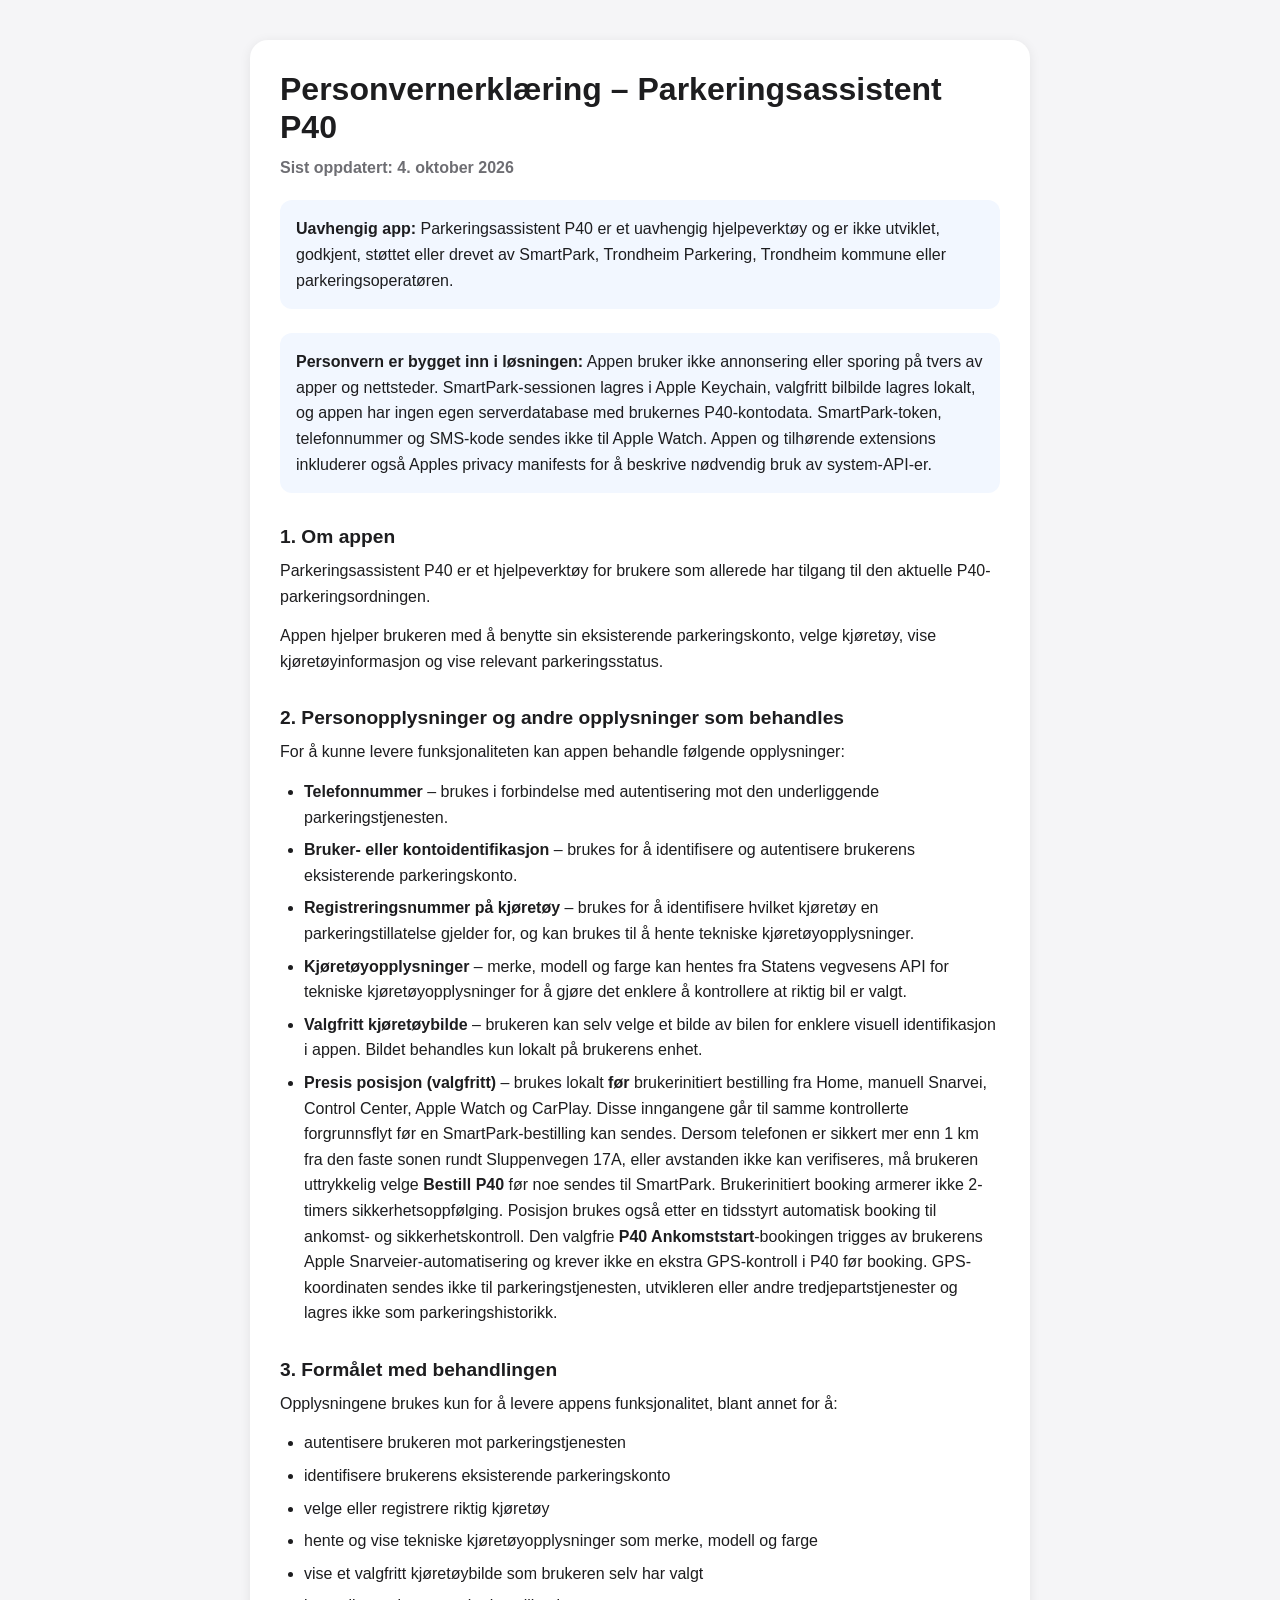
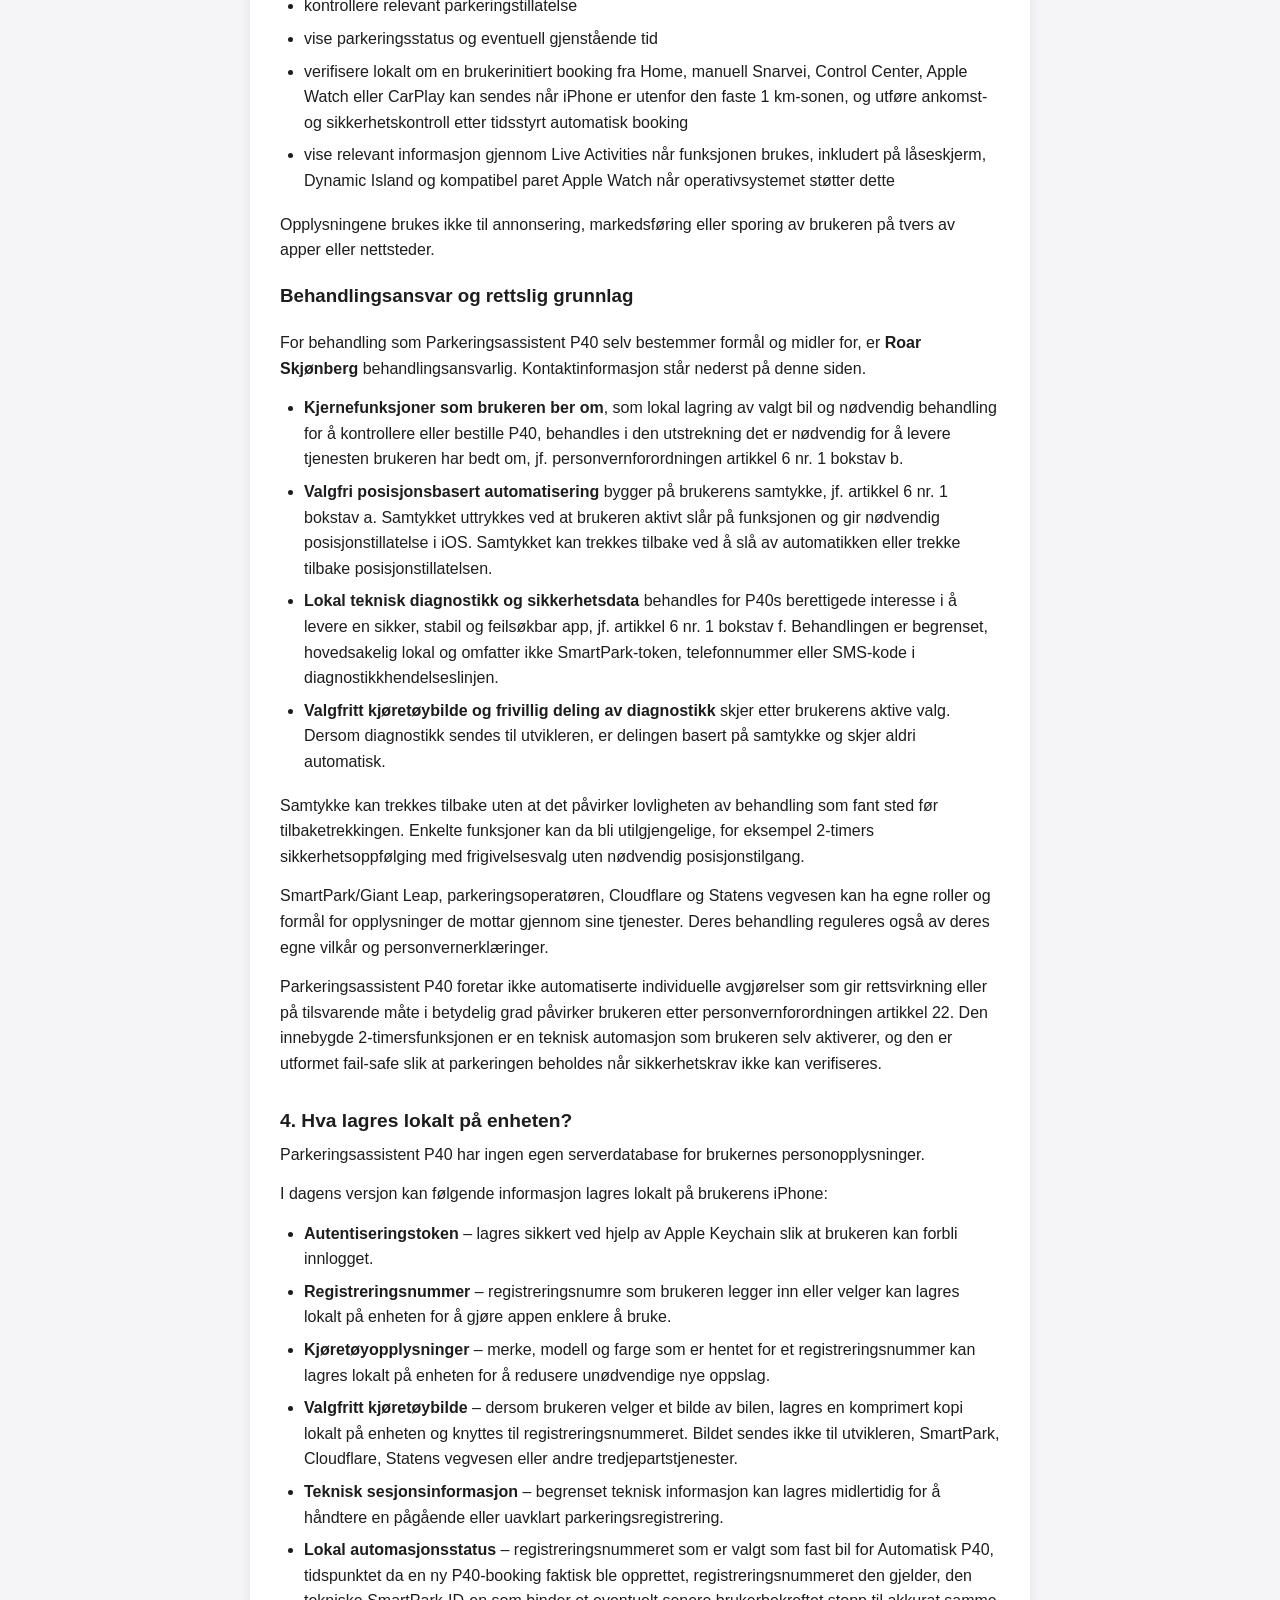
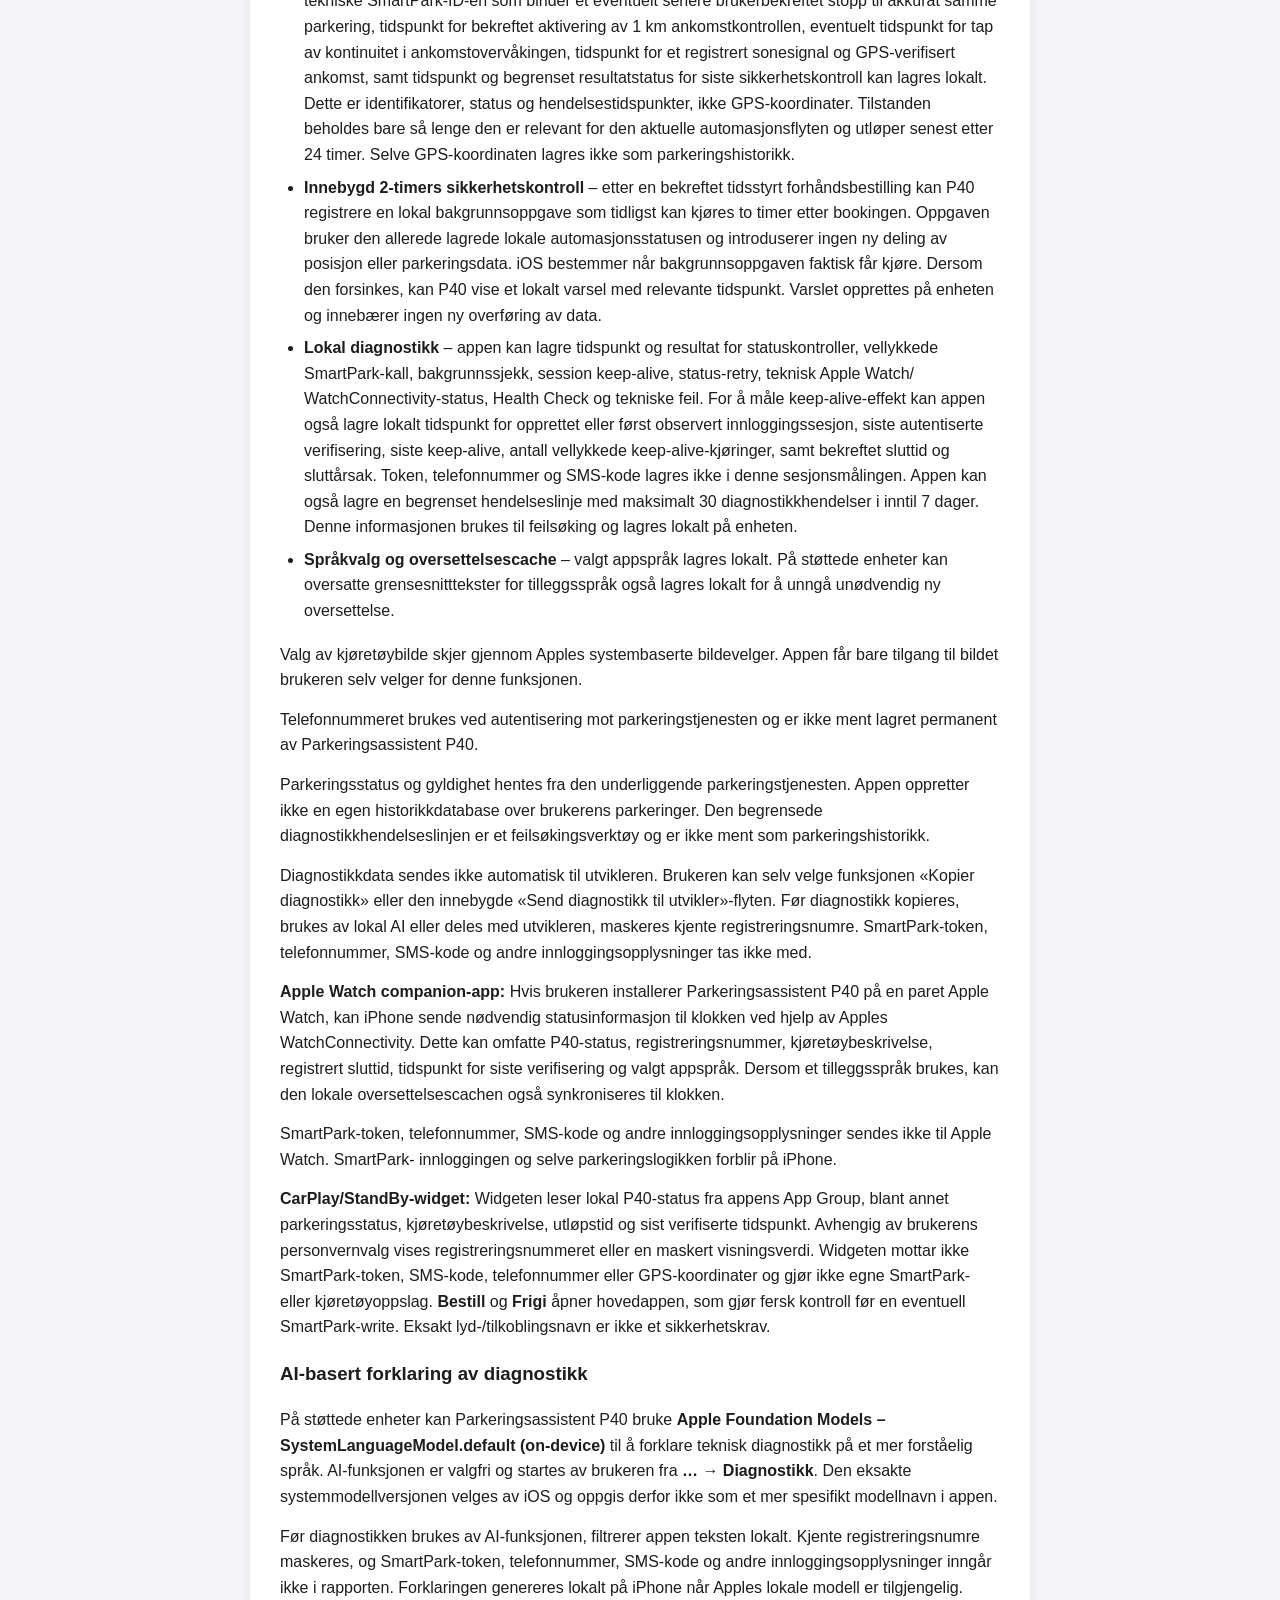
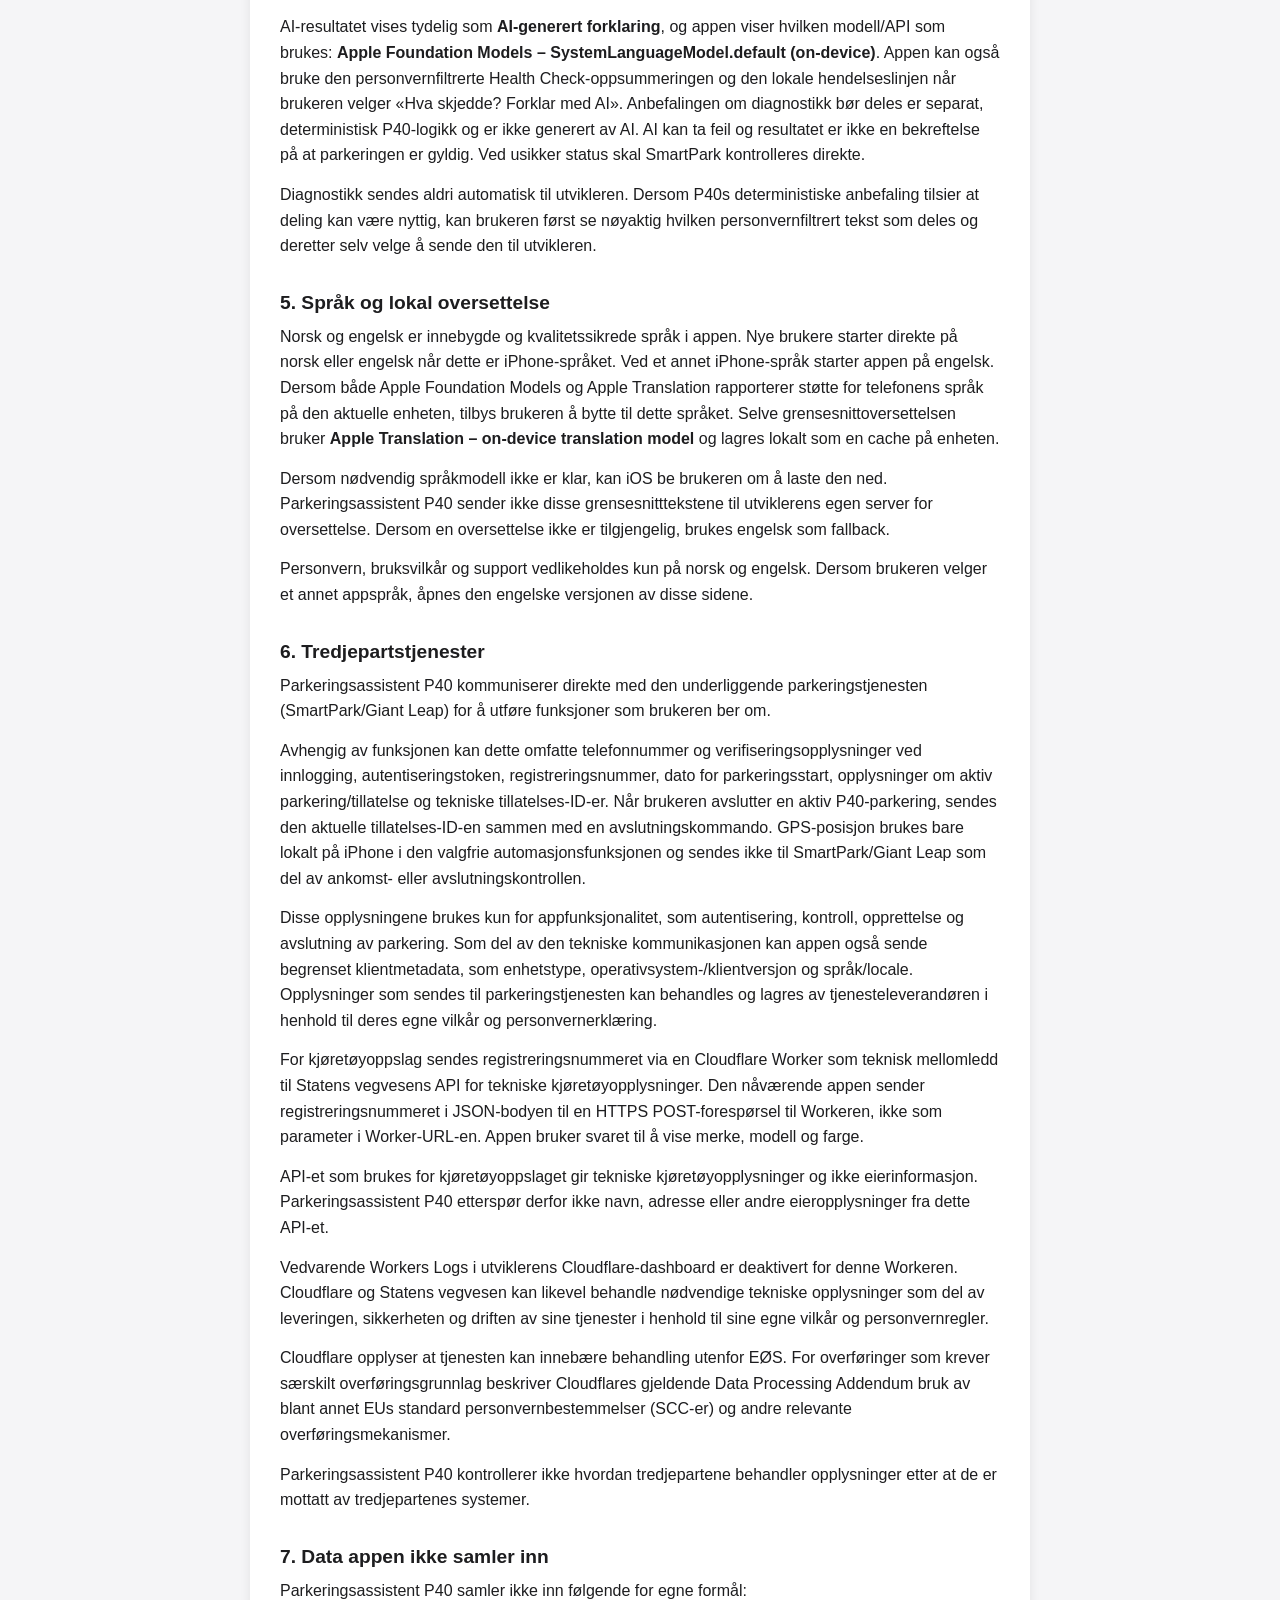
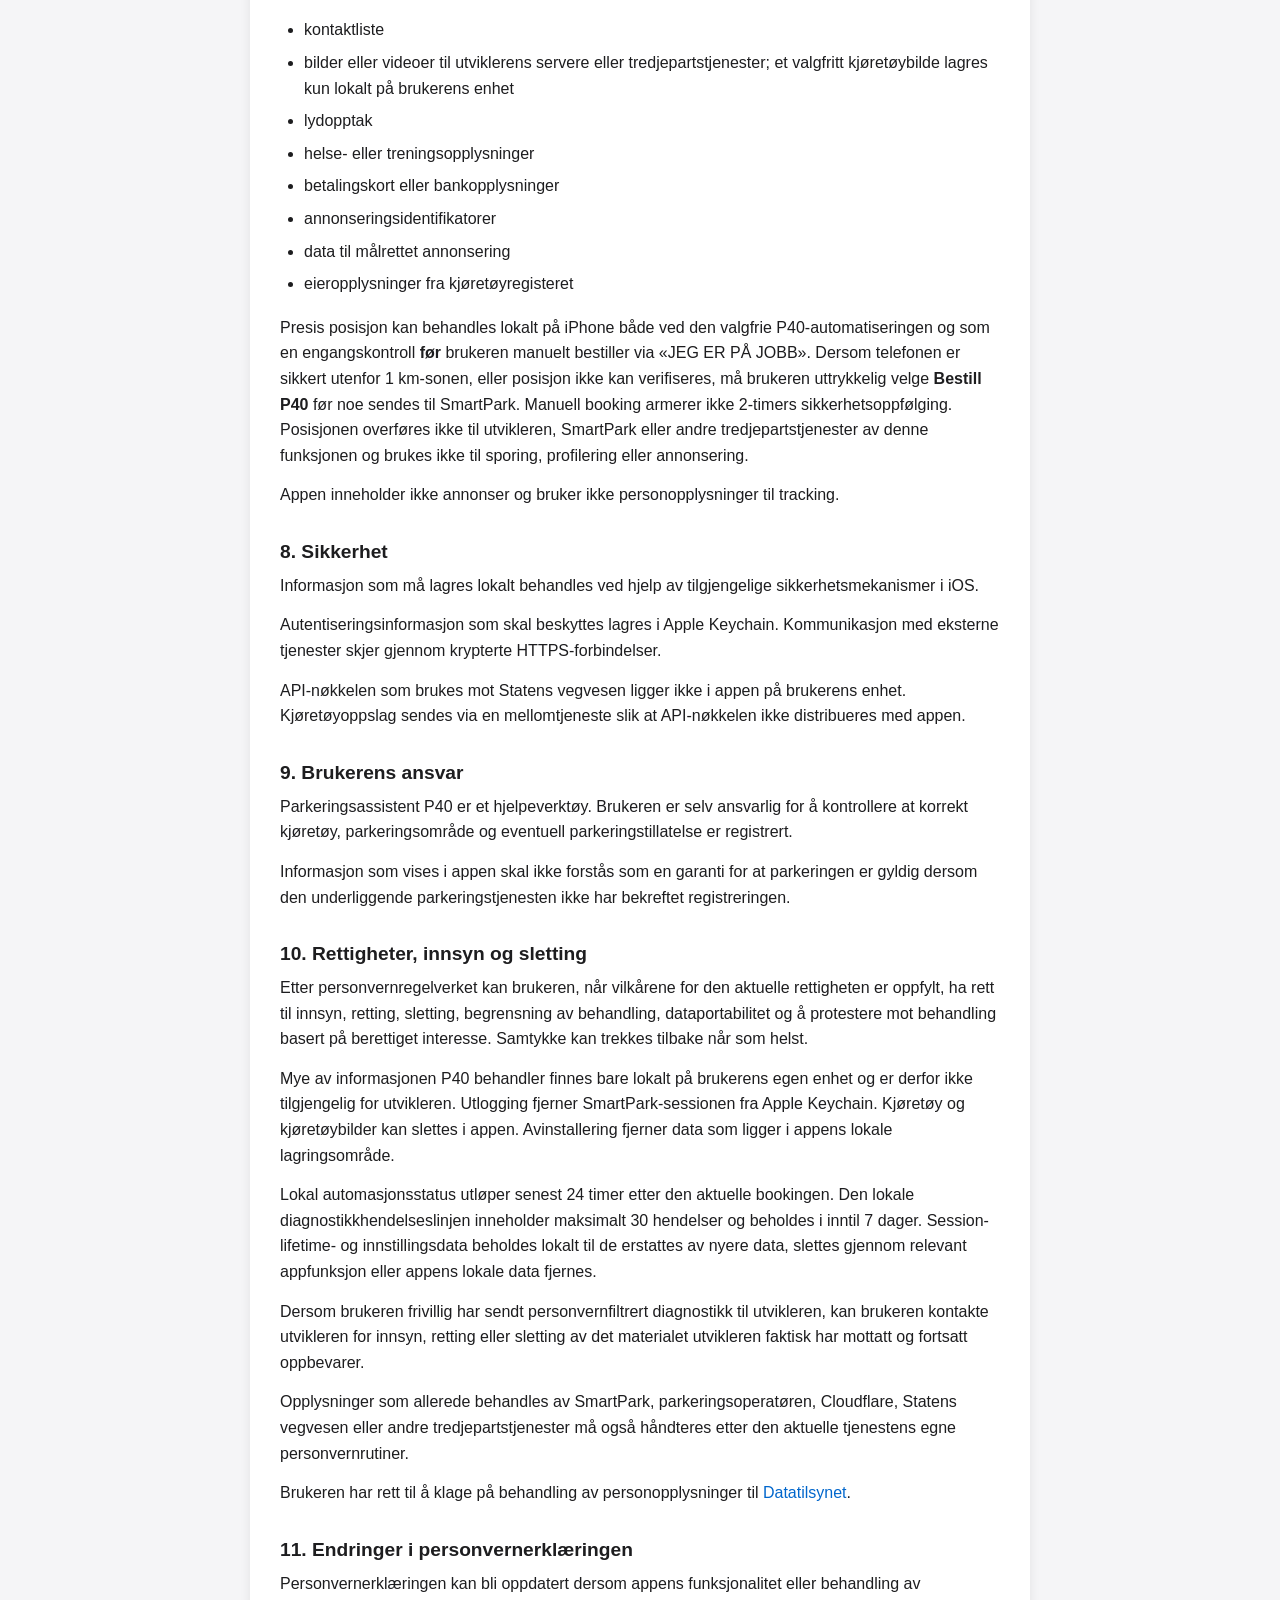
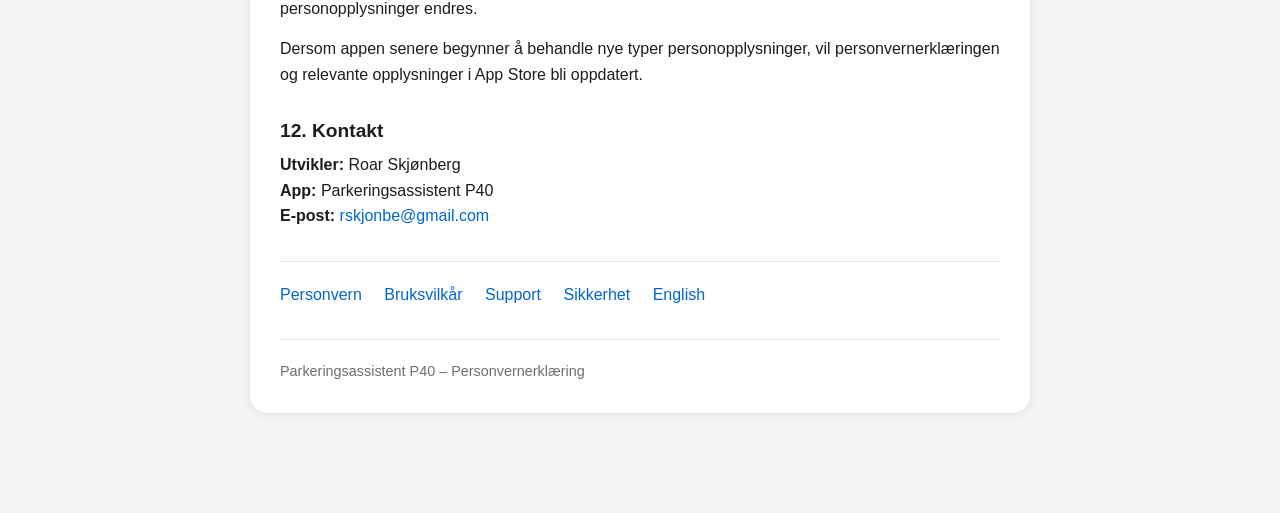
==== index.html @ 34386377 "Docs: align Norwegian privacy with Build 72 safety flow" ====
<!DOCTYPE html>
<html lang="no">
<head>
  <meta charset="UTF-8">
  <meta name="viewport" content="width=device-width, initial-scale=1.0">

  <title>Personvernerklæring – Parkeringsassistent P40</title>

  <link rel="stylesheet" href="style.css">
</head>

<body>

<main>
  <div class="card">

    <h1>Personvernerklæring – Parkeringsassistent P40</h1>

    <p class="updated">
      <strong>Sist oppdatert: 4. oktober 2026</strong>
    </p>

    <div class="notice">
      <strong>Uavhengig app:</strong>
      Parkeringsassistent P40 er et uavhengig hjelpeverktøy og er ikke utviklet,
      godkjent, støttet eller drevet av SmartPark, Trondheim Parkering,
      Trondheim kommune eller parkeringsoperatøren.
    </div>

    <div class="notice">
      <strong>Personvern er bygget inn i løsningen:</strong>
      Appen bruker ikke annonsering eller sporing på tvers av apper og nettsteder.
      SmartPark-sessionen lagres i Apple Keychain, valgfritt bilbilde lagres lokalt,
      og appen har ingen egen serverdatabase med brukernes P40-kontodata.
      SmartPark-token, telefonnummer og SMS-kode sendes ikke til Apple Watch.
      Appen og tilhørende extensions inkluderer også Apples privacy manifests for
      å beskrive nødvendig bruk av system-API-er.
    </div>

    <h2>1. Om appen</h2>

    <p>
      Parkeringsassistent P40 er et hjelpeverktøy for brukere som allerede har
      tilgang til den aktuelle P40-parkeringsordningen.
    </p>

    <p>
      Appen hjelper brukeren med å benytte sin eksisterende parkeringskonto,
      velge kjøretøy, vise kjøretøyinformasjon og vise relevant parkeringsstatus.
    </p>


    <h2>2. Personopplysninger og andre opplysninger som behandles</h2>

    <p>
      For å kunne levere funksjonaliteten kan appen behandle følgende opplysninger:
    </p>

    <ul>
      <li>
        <strong>Telefonnummer</strong> – brukes i forbindelse med autentisering
        mot den underliggende parkeringstjenesten.
      </li>

      <li>
        <strong>Bruker- eller kontoidentifikasjon</strong> – brukes for å
        identifisere og autentisere brukerens eksisterende parkeringskonto.
      </li>

      <li>
        <strong>Registreringsnummer på kjøretøy</strong> – brukes for å
        identifisere hvilket kjøretøy en parkeringstillatelse gjelder for,
        og kan brukes til å hente tekniske kjøretøyopplysninger.
      </li>

      <li>
        <strong>Kjøretøyopplysninger</strong> – merke, modell og farge kan
        hentes fra Statens vegvesens API for tekniske kjøretøyopplysninger
        for å gjøre det enklere å kontrollere at riktig bil er valgt.
      </li>

      <li>
        <strong>Valgfritt kjøretøybilde</strong> – brukeren kan selv velge et
        bilde av bilen for enklere visuell identifikasjon i appen. Bildet
        behandles kun lokalt på brukerens enhet.
      </li>

      <li>
        <strong>Presis posisjon (valgfritt)</strong> – brukes lokalt
        <strong>før</strong> brukerinitiert bestilling fra Home,
        manuell Snarvei, Control Center, Apple Watch og CarPlay. Disse inngangene
        går til samme kontrollerte forgrunnsflyt før en SmartPark-bestilling kan
        sendes. Dersom telefonen er sikkert mer enn 1 km fra den faste sonen rundt
        Sluppenvegen 17A, eller avstanden ikke kan verifiseres, må brukeren
        uttrykkelig velge <strong>Bestill P40</strong> før noe sendes til SmartPark.
        Brukerinitiert booking armerer ikke 2-timers sikkerhetsoppfølging. Posisjon
        brukes også etter en tidsstyrt automatisk booking til ankomst- og
        sikkerhetskontroll. Den valgfrie <strong>P40 Ankomststart</strong>-bookingen
        trigges av brukerens Apple Snarveier-automatisering og krever ikke en ekstra
        GPS-kontroll i P40 før booking. GPS-koordinaten sendes ikke til
        parkeringstjenesten, utvikleren eller andre tredjepartstjenester og lagres
        ikke som parkeringshistorikk.
      </li>
    </ul>


    <h2>3. Formålet med behandlingen</h2>

    <p>
      Opplysningene brukes kun for å levere appens funksjonalitet, blant annet for å:
    </p>

    <ul>
      <li>autentisere brukeren mot parkeringstjenesten</li>
      <li>identifisere brukerens eksisterende parkeringskonto</li>
      <li>velge eller registrere riktig kjøretøy</li>
      <li>hente og vise tekniske kjøretøyopplysninger som merke, modell og farge</li>
      <li>vise et valgfritt kjøretøybilde som brukeren selv har valgt</li>
      <li>kontrollere relevant parkeringstillatelse</li>
      <li>vise parkeringsstatus og eventuell gjenstående tid</li>
      <li>
        verifisere lokalt om en brukerinitiert booking fra Home, manuell
        Snarvei, Control Center, Apple Watch eller CarPlay kan sendes når iPhone
        er utenfor den faste 1 km-sonen, og utføre ankomst- og sikkerhetskontroll
        etter tidsstyrt automatisk booking
      </li>
      <li>
        vise relevant informasjon gjennom Live Activities når funksjonen brukes,
        inkludert på låseskjerm, Dynamic Island og kompatibel paret Apple Watch
        når operativsystemet støtter dette
      </li>
    </ul>

    <p>
      Opplysningene brukes ikke til annonsering, markedsføring eller sporing
      av brukeren på tvers av apper eller nettsteder.
    </p>

    <h3>Behandlingsansvar og rettslig grunnlag</h3>
    <p>
      For behandling som Parkeringsassistent P40 selv bestemmer formål og
      midler for, er <strong>Roar Skjønberg</strong> behandlingsansvarlig.
      Kontaktinformasjon står nederst på denne siden.
    </p>
    <ul>
      <li>
        <strong>Kjernefunksjoner som brukeren ber om</strong>, som lokal lagring
        av valgt bil og nødvendig behandling for å kontrollere eller bestille P40,
        behandles i den utstrekning det er nødvendig for å levere tjenesten
        brukeren har bedt om, jf. personvernforordningen artikkel 6 nr. 1 bokstav b.
      </li>
      <li>
        <strong>Valgfri posisjonsbasert automatisering</strong> bygger på
        brukerens samtykke, jf. artikkel 6 nr. 1 bokstav a. Samtykket uttrykkes
        ved at brukeren aktivt slår på funksjonen og gir nødvendig
        posisjonstillatelse i iOS. Samtykket kan trekkes tilbake ved å slå av
        automatikken eller trekke tilbake posisjonstillatelsen.
      </li>
      <li>
        <strong>Lokal teknisk diagnostikk og sikkerhetsdata</strong> behandles
        for P40s berettigede interesse i å levere en sikker, stabil og
        feilsøkbar app, jf. artikkel 6 nr. 1 bokstav f. Behandlingen er
        begrenset, hovedsakelig lokal og omfatter ikke SmartPark-token,
        telefonnummer eller SMS-kode i diagnostikkhendelseslinjen.
      </li>
      <li>
        <strong>Valgfritt kjøretøybilde og frivillig deling av diagnostikk</strong>
        skjer etter brukerens aktive valg. Dersom diagnostikk sendes til
        utvikleren, er delingen basert på samtykke og skjer aldri automatisk.
      </li>
    </ul>
    <p>
      Samtykke kan trekkes tilbake uten at det påvirker lovligheten av behandling
      som fant sted før tilbaketrekkingen. Enkelte funksjoner kan da bli
      utilgjengelige, for eksempel 2-timers sikkerhetsoppfølging med frigivelsesvalg uten
      nødvendig posisjonstilgang.
    </p>
    <p>
      SmartPark/Giant Leap, parkeringsoperatøren, Cloudflare og Statens vegvesen
      kan ha egne roller og formål for opplysninger de mottar gjennom sine
      tjenester. Deres behandling reguleres også av deres egne vilkår og
      personvernerklæringer.
    </p>
    <p>
      Parkeringsassistent P40 foretar ikke automatiserte individuelle
      avgjørelser som gir rettsvirkning eller på tilsvarende måte i betydelig
      grad påvirker brukeren etter personvernforordningen artikkel 22.
      Den innebygde 2-timersfunksjonen er en teknisk automasjon som brukeren selv
      aktiverer, og den er utformet fail-safe slik at parkeringen beholdes når
      sikkerhetskrav ikke kan verifiseres.
    </p>


    <h2>4. Hva lagres lokalt på enheten?</h2>

    <p>
      Parkeringsassistent P40 har ingen egen serverdatabase for brukernes
      personopplysninger.
    </p>

    <p>
      I dagens versjon kan følgende informasjon lagres lokalt på brukerens iPhone:
    </p>

    <ul>
      <li>
        <strong>Autentiseringstoken</strong> – lagres sikkert ved hjelp av
        Apple Keychain slik at brukeren kan forbli innlogget.
      </li>

      <li>
        <strong>Registreringsnummer</strong> – registreringsnumre som brukeren
        legger inn eller velger kan lagres lokalt på enheten for å gjøre appen
        enklere å bruke.
      </li>

      <li>
        <strong>Kjøretøyopplysninger</strong> – merke, modell og farge som er
        hentet for et registreringsnummer kan lagres lokalt på enheten for å
        redusere unødvendige nye oppslag.
      </li>

      <li>
        <strong>Valgfritt kjøretøybilde</strong> – dersom brukeren velger et
        bilde av bilen, lagres en komprimert kopi lokalt på enheten og knyttes
        til registreringsnummeret. Bildet sendes ikke til utvikleren,
        SmartPark, Cloudflare, Statens vegvesen eller andre
        tredjepartstjenester.
      </li>

      <li>
        <strong>Teknisk sesjonsinformasjon</strong> – begrenset teknisk
        informasjon kan lagres midlertidig for å håndtere en pågående eller
        uavklart parkeringsregistrering.
      </li>

      <li>
        <strong>Lokal automasjonsstatus</strong> – registreringsnummeret som er
        valgt som fast bil for Automatisk P40, tidspunktet da en ny P40-booking
        faktisk ble opprettet, registreringsnummeret den gjelder,
        den tekniske SmartPark-ID-en som binder et eventuelt senere brukerbekreftet stopp
        til akkurat samme parkering, tidspunkt for bekreftet aktivering av 1 km
        ankomstkontrollen, eventuelt tidspunkt for tap av kontinuitet i
        ankomstovervåkingen, tidspunkt for et registrert sonesignal og
        GPS-verifisert ankomst, samt tidspunkt og begrenset resultatstatus for
        siste sikkerhetskontroll kan lagres lokalt. Dette er identifikatorer,
        status og hendelsestidspunkter, ikke GPS-koordinater.
        Tilstanden beholdes bare så lenge den er relevant for den aktuelle
        automasjonsflyten og utløper senest etter 24 timer. Selve
        GPS-koordinaten lagres ikke som parkeringshistorikk.
      </li>

      <li>
        <strong>Innebygd 2-timers sikkerhetskontroll</strong> – etter en
        bekreftet tidsstyrt forhåndsbestilling kan P40 registrere en lokal
        bakgrunnsoppgave som tidligst kan kjøres to timer etter bookingen.
        Oppgaven bruker den allerede lagrede lokale automasjonsstatusen og
        introduserer ingen ny deling av posisjon eller parkeringsdata.
        iOS bestemmer når bakgrunnsoppgaven faktisk får kjøre. Dersom den
        forsinkes, kan P40 vise et lokalt varsel med relevante tidspunkt.
        Varslet opprettes på enheten og innebærer ingen ny overføring av data.
      </li>

      <li>
        <strong>Lokal diagnostikk</strong> – appen kan lagre tidspunkt og
        resultat for statuskontroller, vellykkede SmartPark-kall,
        bakgrunnssjekk, session keep-alive, status-retry, teknisk Apple Watch/
        WatchConnectivity-status, Health Check og tekniske feil. For å måle
        keep-alive-effekt kan appen også lagre lokalt tidspunkt for opprettet
        eller først observert innloggingssesjon, siste autentiserte
        verifisering, siste keep-alive, antall vellykkede keep-alive-kjøringer,
        samt bekreftet sluttid og sluttårsak. Token, telefonnummer og SMS-kode
        lagres ikke i denne sesjonsmålingen. Appen kan også lagre en begrenset
        hendelseslinje med maksimalt 30 diagnostikkhendelser i inntil 7 dager.
        Denne informasjonen brukes til feilsøking og lagres lokalt på enheten.
      </li>

      <li>
        <strong>Språkvalg og oversettelsescache</strong> – valgt appspråk
        lagres lokalt. På støttede enheter kan oversatte grensesnitttekster
        for tilleggsspråk også lagres lokalt for å unngå unødvendig ny
        oversettelse.
      </li>
    </ul>

    <p>
      Valg av kjøretøybilde skjer gjennom Apples systembaserte bildevelger.
      Appen får bare tilgang til bildet brukeren selv velger for denne
      funksjonen.
    </p>

    <p>
      Telefonnummeret brukes ved autentisering mot parkeringstjenesten og er
      ikke ment lagret permanent av Parkeringsassistent P40.
    </p>

    <p>
      Parkeringsstatus og gyldighet hentes fra den underliggende
      parkeringstjenesten. Appen oppretter ikke en egen historikkdatabase over
      brukerens parkeringer. Den begrensede diagnostikkhendelseslinjen er et
      feilsøkingsverktøy og er ikke ment som parkeringshistorikk.
    </p>

    <p>
      Diagnostikkdata sendes ikke automatisk til utvikleren. Brukeren kan selv
      velge funksjonen «Kopier diagnostikk» eller den innebygde
      «Send diagnostikk til utvikler»-flyten. Før diagnostikk kopieres, brukes
      av lokal AI eller deles med utvikleren, maskeres kjente
      registreringsnumre. SmartPark-token, telefonnummer, SMS-kode og andre
      innloggingsopplysninger tas ikke med.
    </p>


    <p>
      <strong>Apple Watch companion-app:</strong> Hvis brukeren installerer
      Parkeringsassistent P40 på en paret Apple Watch, kan iPhone sende
      nødvendig statusinformasjon til klokken ved hjelp av Apples
      WatchConnectivity. Dette kan omfatte P40-status, registreringsnummer,
      kjøretøybeskrivelse, registrert sluttid, tidspunkt for siste
      verifisering og valgt appspråk. Dersom et tilleggsspråk brukes, kan
      den lokale oversettelsescachen også synkroniseres til klokken.
    </p>

    <p>
      SmartPark-token, telefonnummer, SMS-kode og andre
      innloggingsopplysninger sendes ikke til Apple Watch. SmartPark-
      innloggingen og selve parkeringslogikken forblir på iPhone.
    </p>

    <p>
      <strong>CarPlay/StandBy-widget:</strong> Widgeten leser lokal P40-status fra appens
      App Group, blant annet parkeringsstatus, kjøretøybeskrivelse, utløpstid og
      sist verifiserte tidspunkt. Avhengig av brukerens personvernvalg vises
      registreringsnummeret eller en maskert visningsverdi. Widgeten mottar ikke
      SmartPark-token, SMS-kode, telefonnummer eller GPS-koordinater og gjør ikke
      egne SmartPark- eller kjøretøyoppslag. <strong>Bestill</strong> og
      <strong>Frigi</strong> åpner hovedappen, som gjør fersk kontroll før en
      eventuell SmartPark-write. Eksakt lyd-/tilkoblingsnavn er ikke et
      sikkerhetskrav.
    </p>


    <h3>AI-basert forklaring av diagnostikk</h3>

    <p>
      På støttede enheter kan Parkeringsassistent P40 bruke
      <strong>Apple Foundation Models – SystemLanguageModel.default (on-device)</strong>
      til å forklare teknisk diagnostikk på et mer forståelig språk.
      AI-funksjonen er valgfri og startes av brukeren fra
      <strong>… → Diagnostikk</strong>. Den eksakte systemmodellversjonen velges
      av iOS og oppgis derfor ikke som et mer spesifikt modellnavn i appen.
    </p>

    <p>
      Før diagnostikken brukes av AI-funksjonen, filtrerer appen teksten lokalt.
      Kjente registreringsnumre maskeres, og SmartPark-token, telefonnummer,
      SMS-kode og andre innloggingsopplysninger inngår ikke i rapporten.
      Forklaringen genereres lokalt på iPhone når Apples lokale modell er
      tilgjengelig.
    </p>

    <p>
      AI-resultatet vises tydelig som <strong>AI-generert forklaring</strong>,
      og appen viser hvilken modell/API som brukes:
      <strong>Apple Foundation Models – SystemLanguageModel.default (on-device)</strong>.
      Appen kan også bruke den personvernfiltrerte Health Check-oppsummeringen
      og den lokale hendelseslinjen når brukeren velger «Hva skjedde? Forklar
      med AI». Anbefalingen om diagnostikk bør deles er separat,
      deterministisk P40-logikk og er ikke generert av AI. AI kan ta feil og
      resultatet er ikke en bekreftelse på at parkeringen er gyldig. Ved
      usikker status skal SmartPark kontrolleres direkte.
    </p>

    <p>
      Diagnostikk sendes aldri automatisk til utvikleren. Dersom P40s
      deterministiske anbefaling tilsier at deling kan være nyttig, kan
      brukeren først se nøyaktig hvilken personvernfiltrert tekst som deles og
      deretter selv velge å sende den til utvikleren.
    </p>

    <h2>5. Språk og lokal oversettelse</h2>

    <p>
      Norsk og engelsk er innebygde og kvalitetssikrede språk i appen.
      Nye brukere starter direkte på norsk eller engelsk når dette er
      iPhone-språket. Ved et annet iPhone-språk starter appen på engelsk.
      Dersom både Apple Foundation Models og Apple Translation rapporterer støtte
      for telefonens språk på den aktuelle enheten, tilbys brukeren å bytte til
      dette språket. Selve grensesnittoversettelsen bruker
      <strong>Apple Translation – on-device translation model</strong> og lagres
      lokalt som en cache på enheten.
    </p>

    <p>
      Dersom nødvendig språkmodell ikke er klar, kan iOS be brukeren om å
      laste den ned. Parkeringsassistent P40 sender ikke disse
      grensesnitttekstene til utviklerens egen server for oversettelse.
      Dersom en oversettelse ikke er tilgjengelig, brukes engelsk som
      fallback.
    </p>

    <p>
      Personvern, bruksvilkår og support vedlikeholdes kun på norsk og
      engelsk. Dersom brukeren velger et annet appspråk, åpnes den engelske
      versjonen av disse sidene.
    </p>


    <h2>6. Tredjepartstjenester</h2>

    <p>
      Parkeringsassistent P40 kommuniserer direkte med den underliggende
      parkeringstjenesten (SmartPark/Giant Leap) for å utføre funksjoner som
      brukeren ber om.
    </p>

    <p>
      Avhengig av funksjonen kan dette omfatte telefonnummer og
      verifiseringsopplysninger ved innlogging, autentiseringstoken,
      registreringsnummer, dato for parkeringsstart, opplysninger om aktiv
      parkering/tillatelse og tekniske tillatelses-ID-er. Når brukeren
      avslutter en aktiv P40-parkering, sendes den aktuelle tillatelses-ID-en
      sammen med en avslutningskommando. GPS-posisjon brukes bare lokalt på
      iPhone i den valgfrie automasjonsfunksjonen og sendes ikke til
      SmartPark/Giant Leap som del av ankomst- eller avslutningskontrollen.
    </p>

    <p>
      Disse opplysningene brukes kun for appfunksjonalitet, som autentisering,
      kontroll, opprettelse og avslutning av parkering. Som del av den tekniske
      kommunikasjonen kan appen også sende begrenset klientmetadata, som
      enhetstype, operativsystem-/klientversjon og språk/locale. Opplysninger
      som sendes til parkeringstjenesten kan behandles og lagres av
      tjenesteleverandøren i henhold til deres egne vilkår og
      personvernerklæring.
    </p>

    <p>
      For kjøretøyoppslag sendes registreringsnummeret via en Cloudflare Worker
      som teknisk mellomledd til Statens vegvesens API for tekniske
      kjøretøyopplysninger. Den nåværende appen sender registreringsnummeret i
      JSON-bodyen til en HTTPS POST-forespørsel til Workeren, ikke som parameter i
      Worker-URL-en. Appen bruker svaret til å vise merke, modell og farge.
    </p>

    <p>
      API-et som brukes for kjøretøyoppslaget gir tekniske kjøretøyopplysninger
      og ikke eierinformasjon. Parkeringsassistent P40 etterspør derfor ikke
      navn, adresse eller andre eieropplysninger fra dette API-et.
    </p>

    <p>
      Vedvarende Workers Logs i utviklerens Cloudflare-dashboard er deaktivert
      for denne Workeren. Cloudflare og Statens vegvesen kan likevel behandle
      nødvendige tekniske opplysninger som del av leveringen, sikkerheten og
      driften av sine tjenester i henhold til sine egne vilkår og
      personvernregler.
    </p>
    <p>
      Cloudflare opplyser at tjenesten kan innebære behandling utenfor EØS.
      For overføringer som krever særskilt overføringsgrunnlag beskriver
      Cloudflares gjeldende Data Processing Addendum bruk av blant annet EUs
      standard personvernbestemmelser (SCC-er) og andre relevante
      overføringsmekanismer.
    </p>

    <p>
      Parkeringsassistent P40 kontrollerer ikke hvordan tredjepartene behandler
      opplysninger etter at de er mottatt av tredjepartenes systemer.
    </p>


    <h2>7. Data appen ikke samler inn</h2>

    <p>
      Parkeringsassistent P40 samler ikke inn følgende for egne formål:
    </p>

    <ul>
      <li>kontaktliste</li>
      <li>
        bilder eller videoer til utviklerens servere eller
        tredjepartstjenester; et valgfritt kjøretøybilde lagres kun lokalt
        på brukerens enhet
      </li>
      <li>lydopptak</li>
      <li>helse- eller treningsopplysninger</li>
      <li>betalingskort eller bankopplysninger</li>
      <li>annonseringsidentifikatorer</li>
      <li>data til målrettet annonsering</li>
      <li>eieropplysninger fra kjøretøyregisteret</li>
    </ul>

    <p>
      Presis posisjon kan behandles lokalt på iPhone både ved den valgfrie
      P40-automatiseringen og som en engangskontroll <strong>før</strong> brukeren
      manuelt bestiller via «JEG ER PÅ JOBB». Dersom telefonen er sikkert utenfor
      1 km-sonen, eller posisjon ikke kan verifiseres, må brukeren uttrykkelig
      velge <strong>Bestill P40</strong> før noe sendes til SmartPark. Manuell
      booking armerer ikke 2-timers sikkerhetsoppfølging. Posisjonen overføres ikke til utvikleren, SmartPark eller andre
      tredjepartstjenester av denne funksjonen og brukes ikke til sporing,
      profilering eller annonsering.
    </p>

    <p>
      Appen inneholder ikke annonser og bruker ikke personopplysninger til tracking.
    </p>


    <h2>8. Sikkerhet</h2>

    <p>
      Informasjon som må lagres lokalt behandles ved hjelp av tilgjengelige
      sikkerhetsmekanismer i iOS.
    </p>

    <p>
      Autentiseringsinformasjon som skal beskyttes lagres i Apple Keychain.
      Kommunikasjon med eksterne tjenester skjer gjennom krypterte
      HTTPS-forbindelser.
    </p>

    <p>
      API-nøkkelen som brukes mot Statens vegvesen ligger ikke i appen på
      brukerens enhet. Kjøretøyoppslag sendes via en mellomtjeneste slik at
      API-nøkkelen ikke distribueres med appen.
    </p>


    <h2>9. Brukerens ansvar</h2>

    <p>
      Parkeringsassistent P40 er et hjelpeverktøy. Brukeren er selv ansvarlig
      for å kontrollere at korrekt kjøretøy, parkeringsområde og eventuell
      parkeringstillatelse er registrert.
    </p>

    <p>
      Informasjon som vises i appen skal ikke forstås som en garanti for at
      parkeringen er gyldig dersom den underliggende parkeringstjenesten ikke
      har bekreftet registreringen.
    </p>


    <h2>10. Rettigheter, innsyn og sletting</h2>

    <p>
      Etter personvernregelverket kan brukeren, når vilkårene for den aktuelle
      rettigheten er oppfylt, ha rett til innsyn, retting, sletting,
      begrensning av behandling, dataportabilitet og å protestere mot
      behandling basert på berettiget interesse. Samtykke kan trekkes tilbake
      når som helst.
    </p>

    <p>
      Mye av informasjonen P40 behandler finnes bare lokalt på brukerens egen
      enhet og er derfor ikke tilgjengelig for utvikleren. Utlogging fjerner
      SmartPark-sessionen fra Apple Keychain. Kjøretøy og kjøretøybilder kan
      slettes i appen. Avinstallering fjerner data som ligger i appens lokale
      lagringsområde.
    </p>

    <p>
      Lokal automasjonsstatus utløper senest 24 timer etter den aktuelle
      bookingen. Den lokale diagnostikkhendelseslinjen inneholder maksimalt
      30 hendelser og beholdes i inntil 7 dager. Session-lifetime- og
      innstillingsdata beholdes lokalt til de erstattes av nyere data, slettes
      gjennom relevant appfunksjon eller appens lokale data fjernes.
    </p>

    <p>
      Dersom brukeren frivillig har sendt personvernfiltrert diagnostikk til
      utvikleren, kan brukeren kontakte utvikleren for innsyn, retting eller
      sletting av det materialet utvikleren faktisk har mottatt og fortsatt
      oppbevarer.
    </p>

    <p>
      Opplysninger som allerede behandles av SmartPark, parkeringsoperatøren,
      Cloudflare, Statens vegvesen eller andre tredjepartstjenester må også
      håndteres etter den aktuelle tjenestens egne personvernrutiner.
    </p>

    <p>
      Brukeren har rett til å klage på behandling av personopplysninger til
      <a href="https://www.datatilsynet.no/">Datatilsynet</a>.
    </p>


    <h2>11. Endringer i personvernerklæringen</h2>

    <p>
      Personvernerklæringen kan bli oppdatert dersom appens funksjonalitet eller
      behandling av personopplysninger endres.
    </p>

    <p>
      Dersom appen senere begynner å behandle nye typer personopplysninger,
      vil personvernerklæringen og relevante opplysninger i App Store bli
      oppdatert.
    </p>


    <h2>12. Kontakt</h2>

    <p>
      <strong>Utvikler:</strong> Roar Skjønberg<br>
      <strong>App:</strong> Parkeringsassistent P40<br>
      <strong>E-post:</strong>
      <a href="mailto:rskjonbe@gmail.com">rskjonbe@gmail.com</a>
    </p>


    <nav>
      <a href="./">Personvern</a>
      <a href="vilkar.html">Bruksvilkår</a>
      <a href="support.html">Support</a>
      <a href="security.html">Sikkerhet</a>
      <a href="en/">English</a>
    </nav>

    <footer>
      Parkeringsassistent P40 – Personvernerklæring
    </footer>

  </div>
</main>

</body>
</html>
---- style.css ----
:root {
  color-scheme: light dark;

  --background: #f5f5f7;
  --card-background: #ffffff;
  --text: #1d1d1f;
  --secondary-text: #6e6e73;
  --border: #e5e5e5;
  --notice-background: #f2f7ff;
  --link: #0066cc;
}

@media (prefers-color-scheme: dark) {
  :root {
    --background: #111113;
    --card-background: #1c1c1e;
    --text: #f5f5f7;
    --secondary-text: #a1a1a6;
    --border: #333336;
    --notice-background: #202a3a;
    --link: #5ac8fa;
  }
}

* {
  box-sizing: border-box;
}

html {
  -webkit-text-size-adjust: 100%;
}

body {
  margin: 0;

  font-family:
    -apple-system,
    BlinkMacSystemFont,
    "Segoe UI",
    Roboto,
    Helvetica,
    Arial,
    sans-serif;

  line-height: 1.6;

  background: var(--background);
  color: var(--text);
}

main {
  width: 100%;
  max-width: 820px;

  margin: 40px auto;

  padding:
    0
    20px
    60px;
}

.card {
  background: var(--card-background);

  border-radius: 18px;

  padding: 30px;

  box-shadow:
    0
    2px
    12px
    rgba(0, 0, 0, 0.08);
}

h1 {
  margin-top: 0;
  margin-bottom: 8px;

  font-size: 2rem;
  line-height: 1.2;
}

h2 {
  margin-top: 32px;
  margin-bottom: 8px;

  font-size: 1.2rem;
  line-height: 1.3;
}

p {
  margin:
    8px
    0
    14px;
}

ul {
  margin-top: 8px;
  margin-bottom: 18px;

  padding-left: 24px;
}

li {
  margin-bottom: 7px;
}

.updated,
.intro,
.secondary {
  color: var(--secondary-text);
}

.notice {
  margin:
    20px
    0
    24px;

  padding: 16px;

  border-radius: 12px;

  background: var(--notice-background);
}

a {
  color: var(--link);

  text-decoration: none;
}

a:hover {
  text-decoration: underline;
}

a:focus-visible {
  outline:
    2px
    solid
    var(--link);

  outline-offset: 3px;

  border-radius: 4px;
}

nav {
  margin-top: 32px;

  padding-top: 20px;

  border-top:
    1px
    solid
    var(--border);
}

nav a {
  display: inline-block;

  margin-right: 18px;
  margin-bottom: 8px;
}

footer {
  margin-top: 24px;

  padding-top: 20px;

  border-top:
    1px
    solid
    var(--border);

  color: var(--secondary-text);

  font-size: 0.9rem;
}

strong {
  font-weight: 600;
}

@media (max-width: 600px) {

  main {
    margin: 20px auto;

    padding:
      0
      12px
      40px;
  }

  .card {
    padding: 20px;

    border-radius: 14px;
  }

  h1 {
    font-size: 1.65rem;
  }

  h2 {
    margin-top: 28px;

    font-size: 1.15rem;
  }

  nav a {
    display: block;

    margin:
      6px
      0;
  }
}


/* Automation help */
.eyebrow {
  margin-bottom: 6px;
  color: var(--secondary-text);
  font-size: 0.82rem;
  font-weight: 700;
  letter-spacing: 0.08em;
  text-transform: uppercase;
}

.split-grid {
  display: grid;
  grid-template-columns: repeat(2, minmax(0, 1fr));
  gap: 14px;
  margin: 16px 0 22px;
}

.panel,
.step,
.flow-item,
.check-row {
  border: 1px solid var(--border);
  border-radius: 14px;
  background: color-mix(in srgb, var(--card-background) 94%, var(--background));
}

.panel {
  padding: 16px 18px;
}

.panel h3 {
  margin: 0 0 8px;
  font-size: 1rem;
}

.good-panel {
  border-color: color-mix(in srgb, #34c759 45%, var(--border));
}

.step {
  margin: 12px 0 20px;
  padding: 16px 18px;
}

.step ol {
  margin-bottom: 4px;
  padding-left: 24px;
}

.checklist,
.flow-list {
  display: grid;
  gap: 10px;
  margin: 14px 0 22px;
}

.check-row {
  display: grid;
  grid-template-columns: 32px 1fr;
  gap: 12px;
  align-items: start;
  padding: 12px 14px;
}

.check-row span {
  display: grid;
  width: 28px;
  height: 28px;
  place-items: center;
  border-radius: 50%;
  background: var(--notice-background);
  font-size: 0.82rem;
  font-weight: 700;
}

.check-row p {
  margin: 2px 0;
}

.flow-item {
  padding: 12px 14px;
}

.warning {
  margin: 18px 0 24px;
  padding: 16px;
  border: 1px solid color-mix(in srgb, #ff9f0a 50%, var(--border));
  border-radius: 12px;
  background: color-mix(in srgb, #ff9f0a 10%, var(--card-background));
}

@media (max-width: 680px) {
  .split-grid {
    grid-template-columns: 1fr;
  }
}
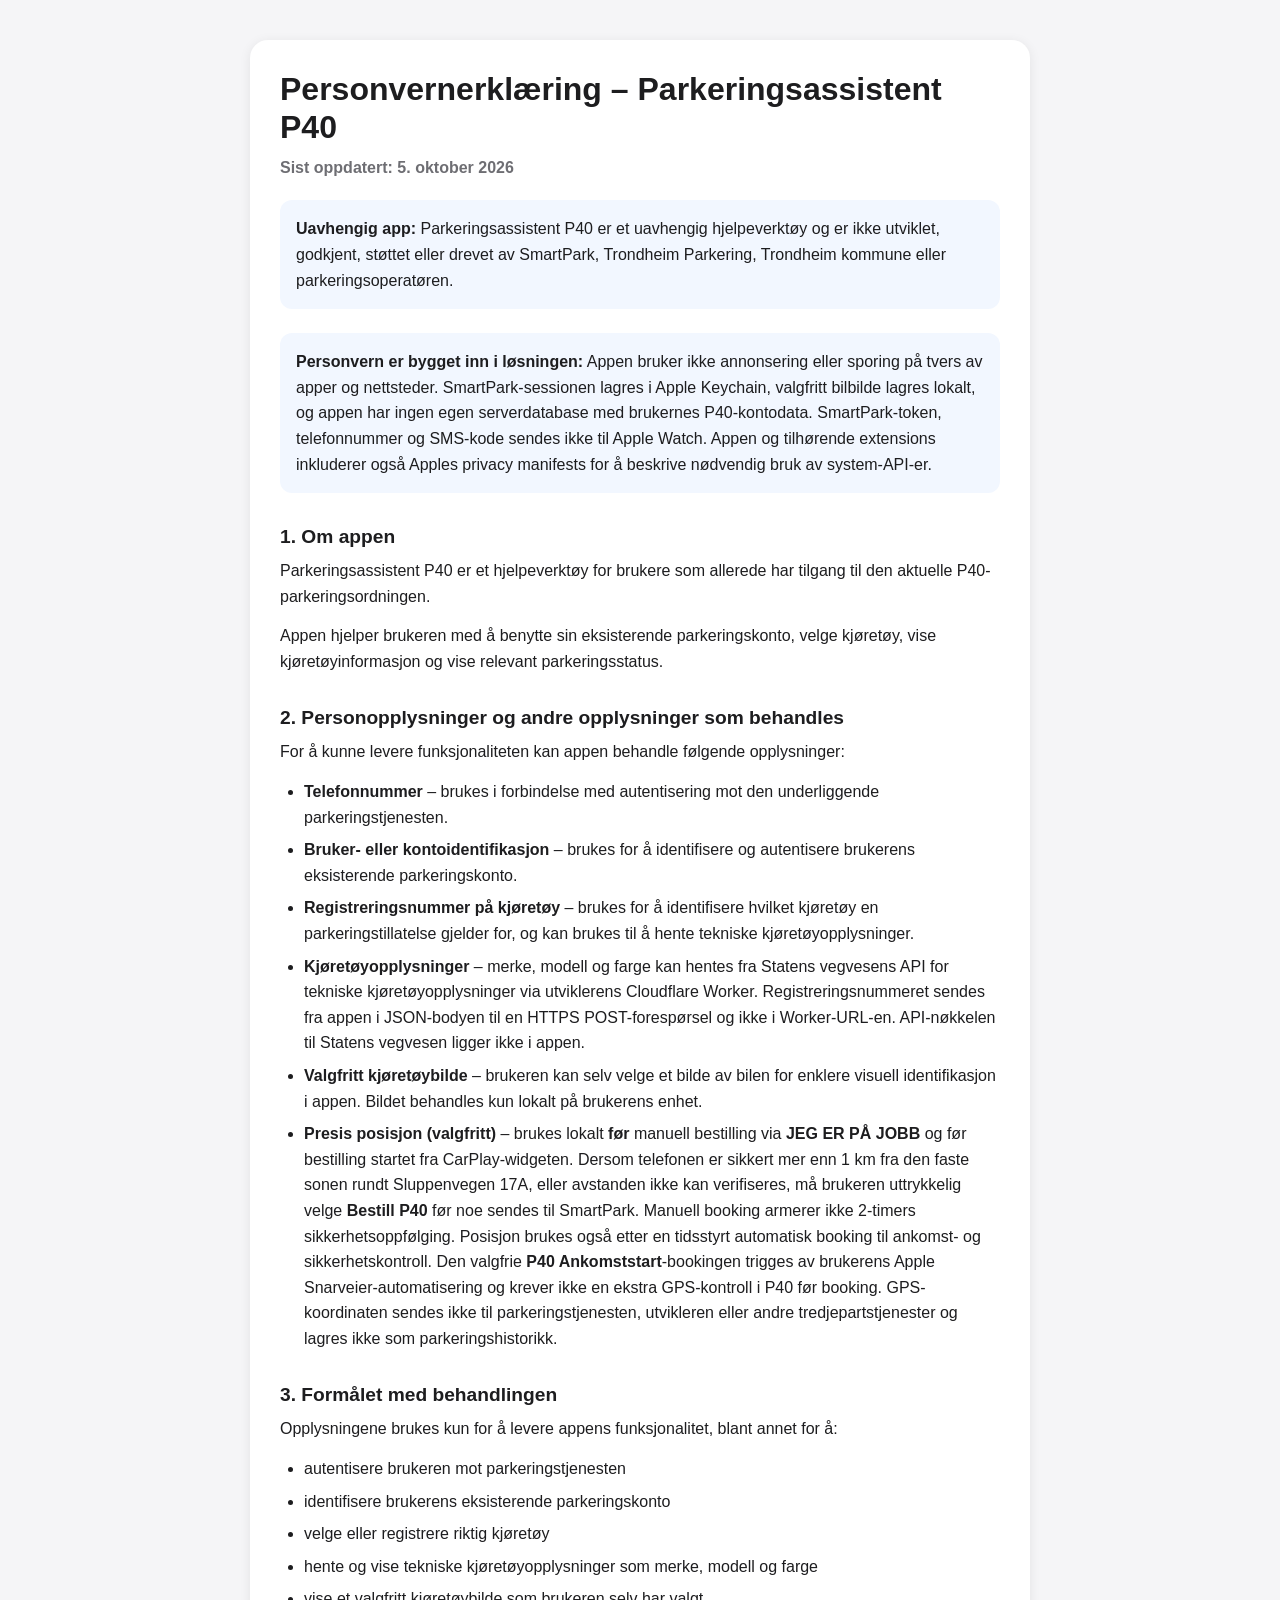
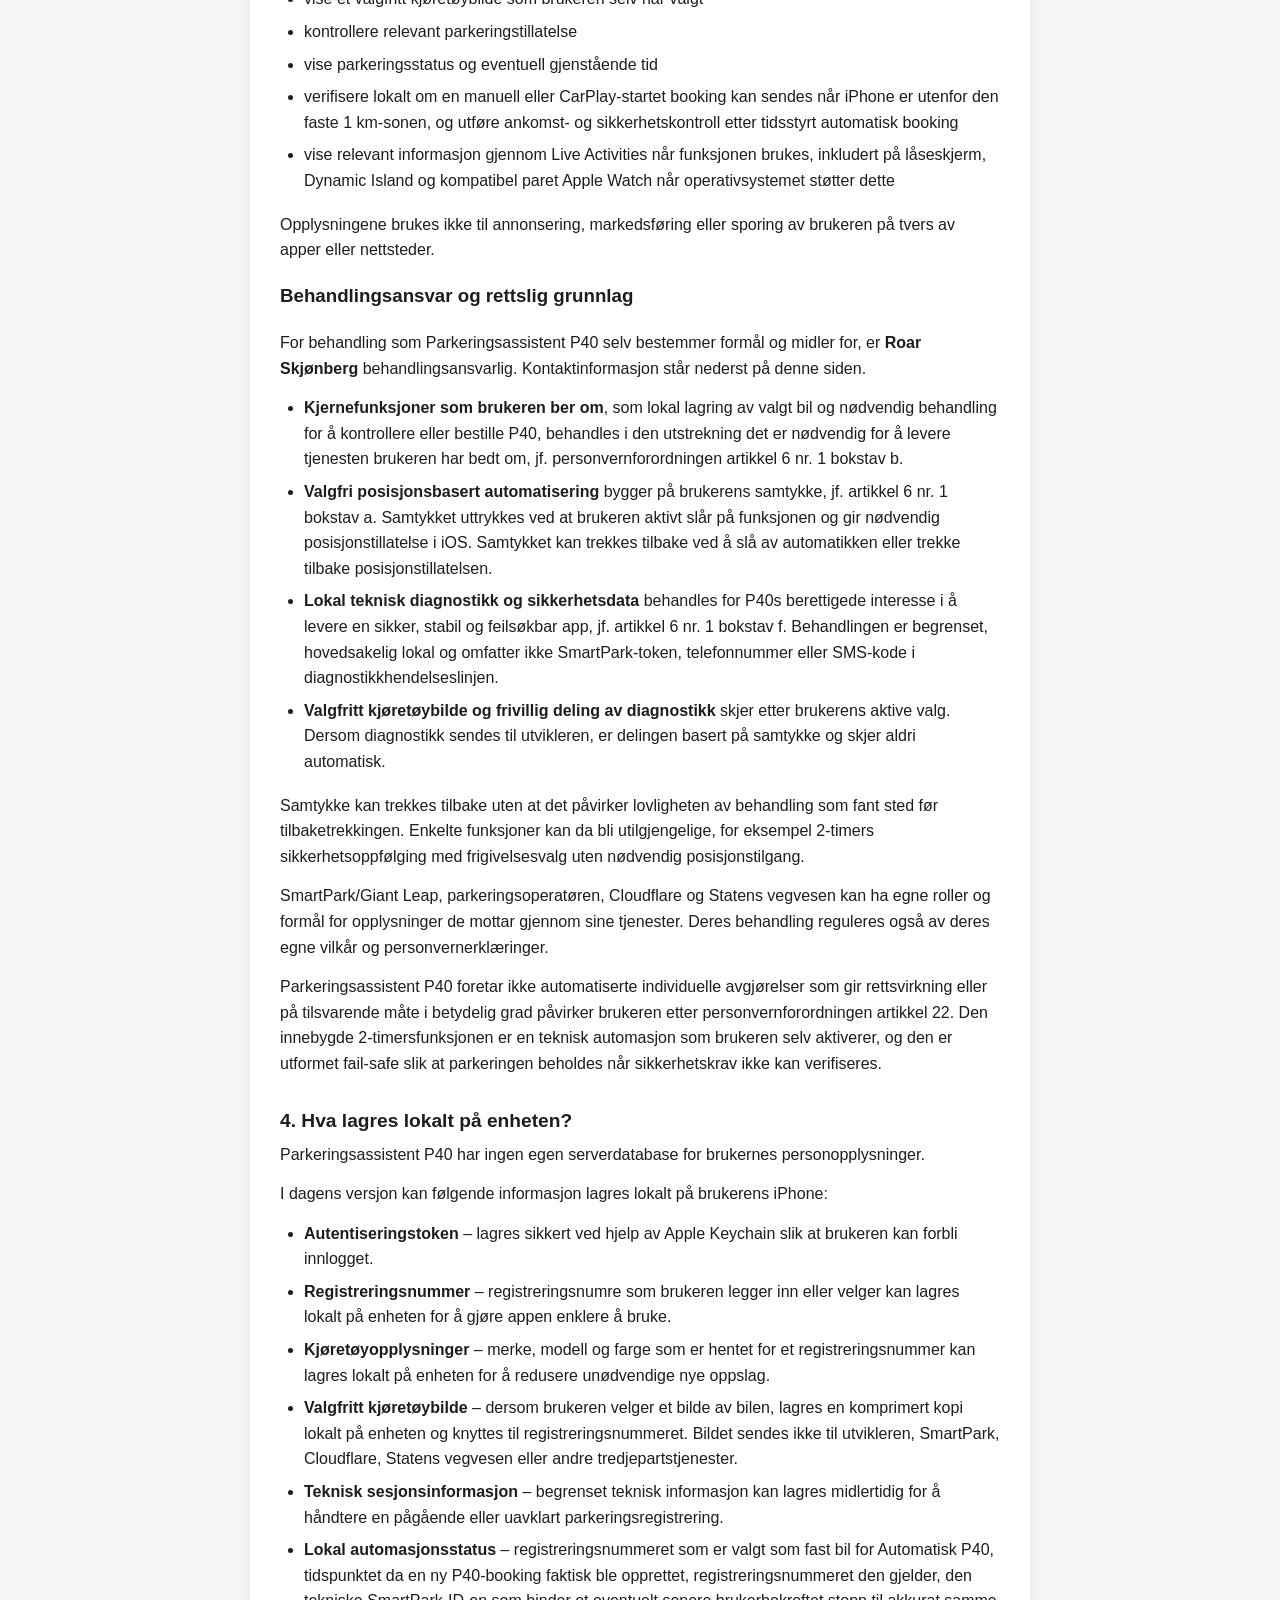
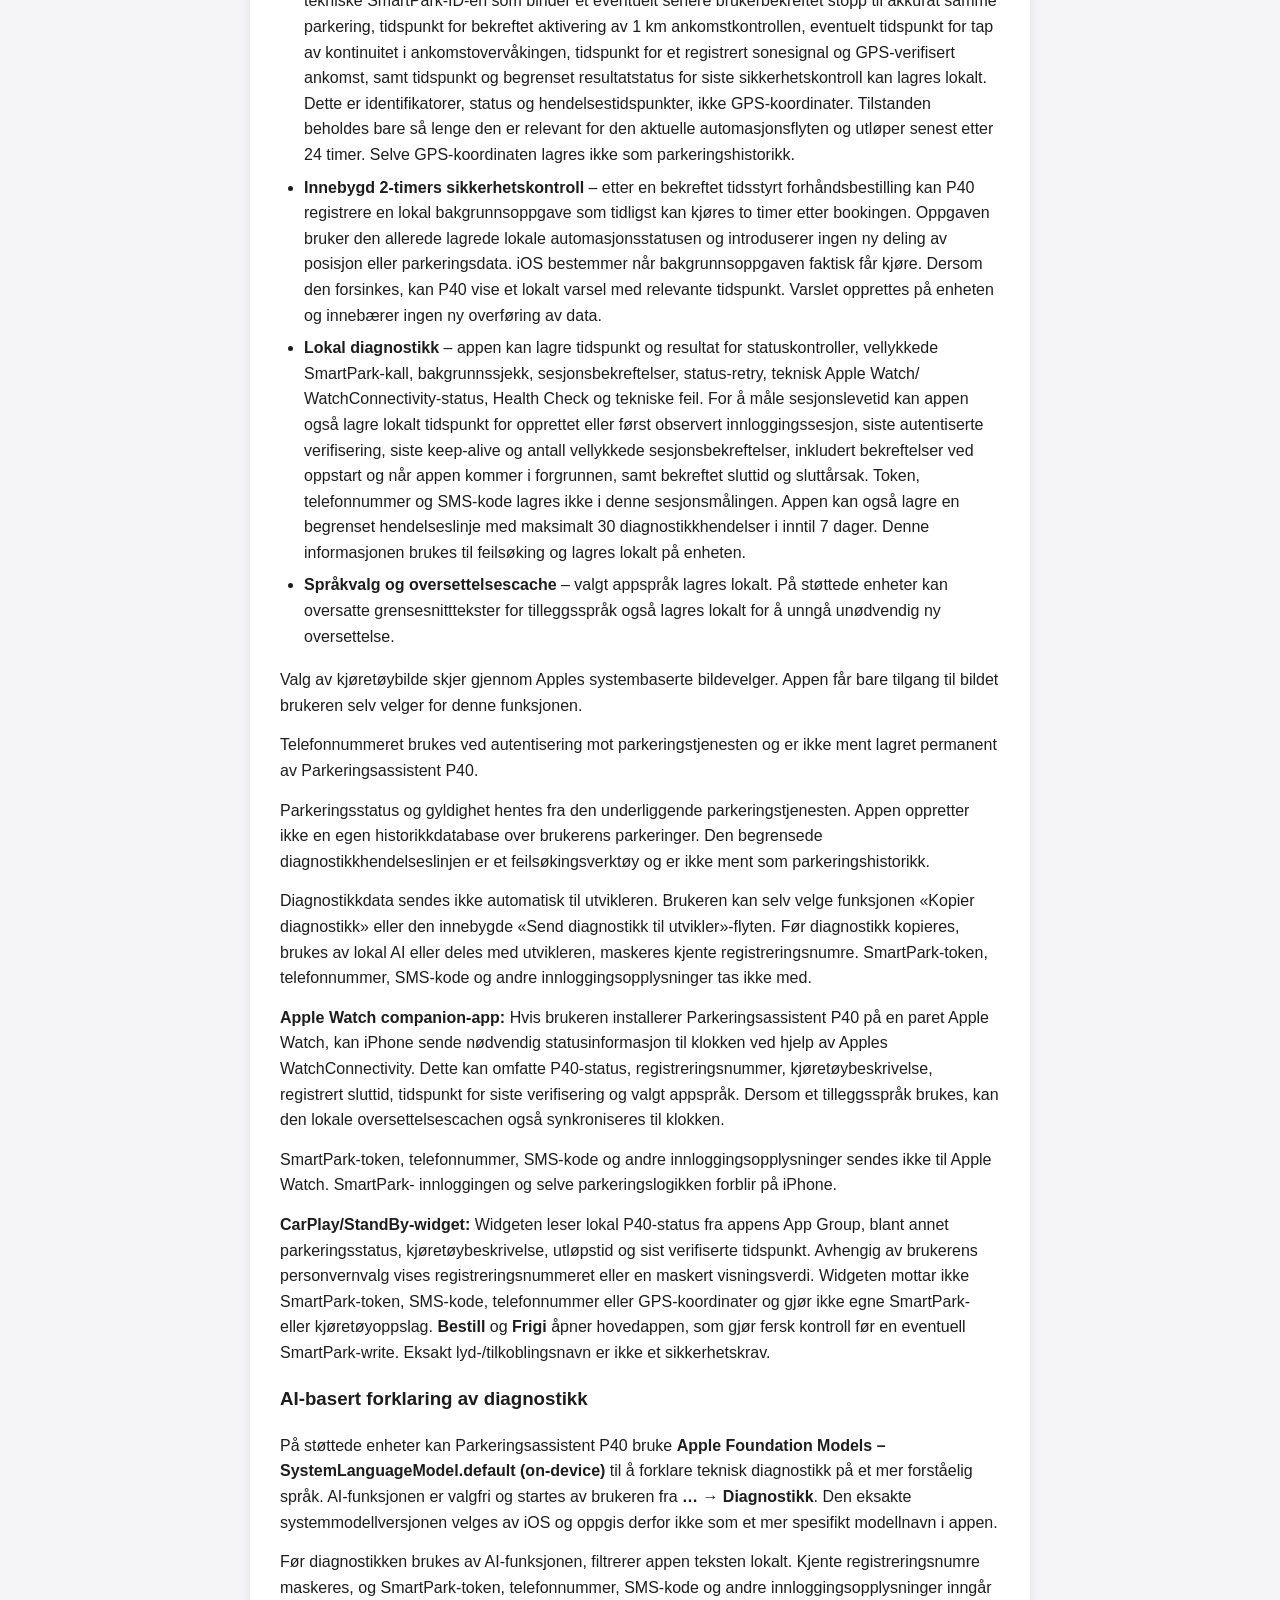
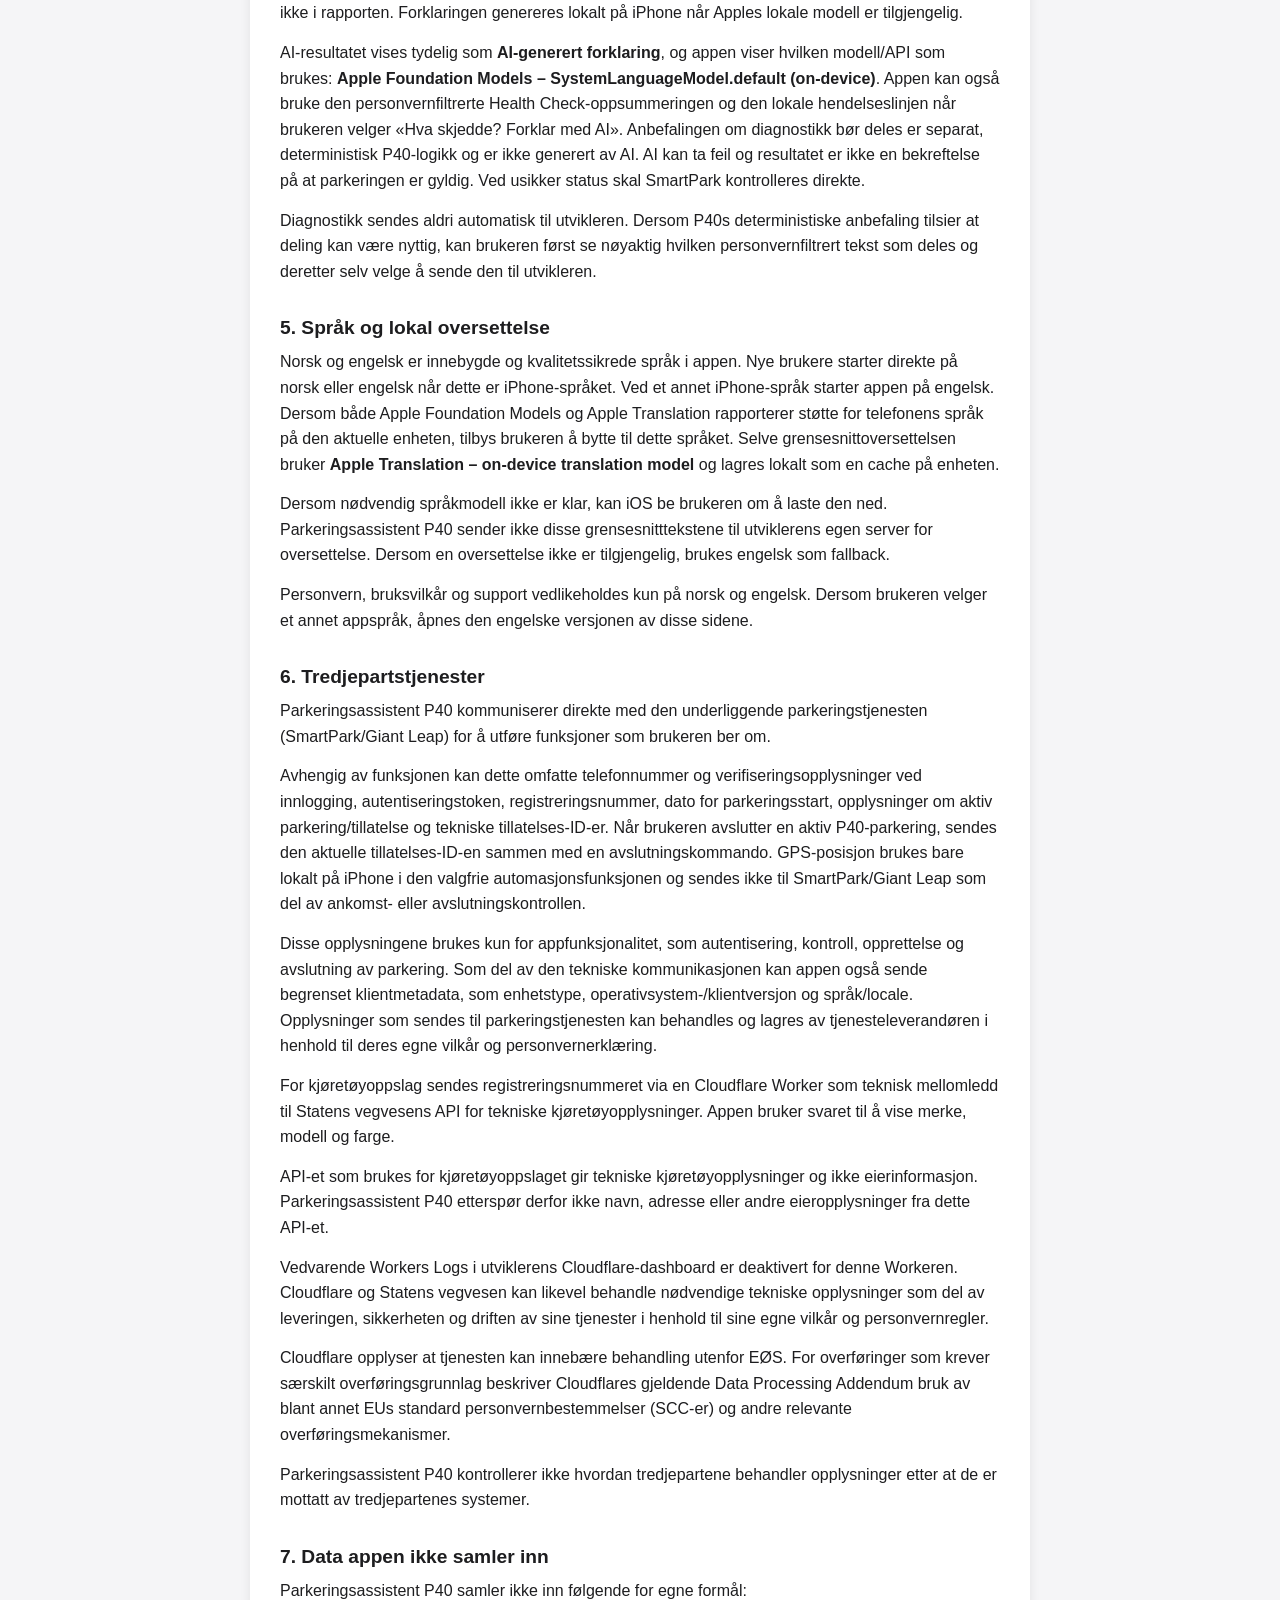
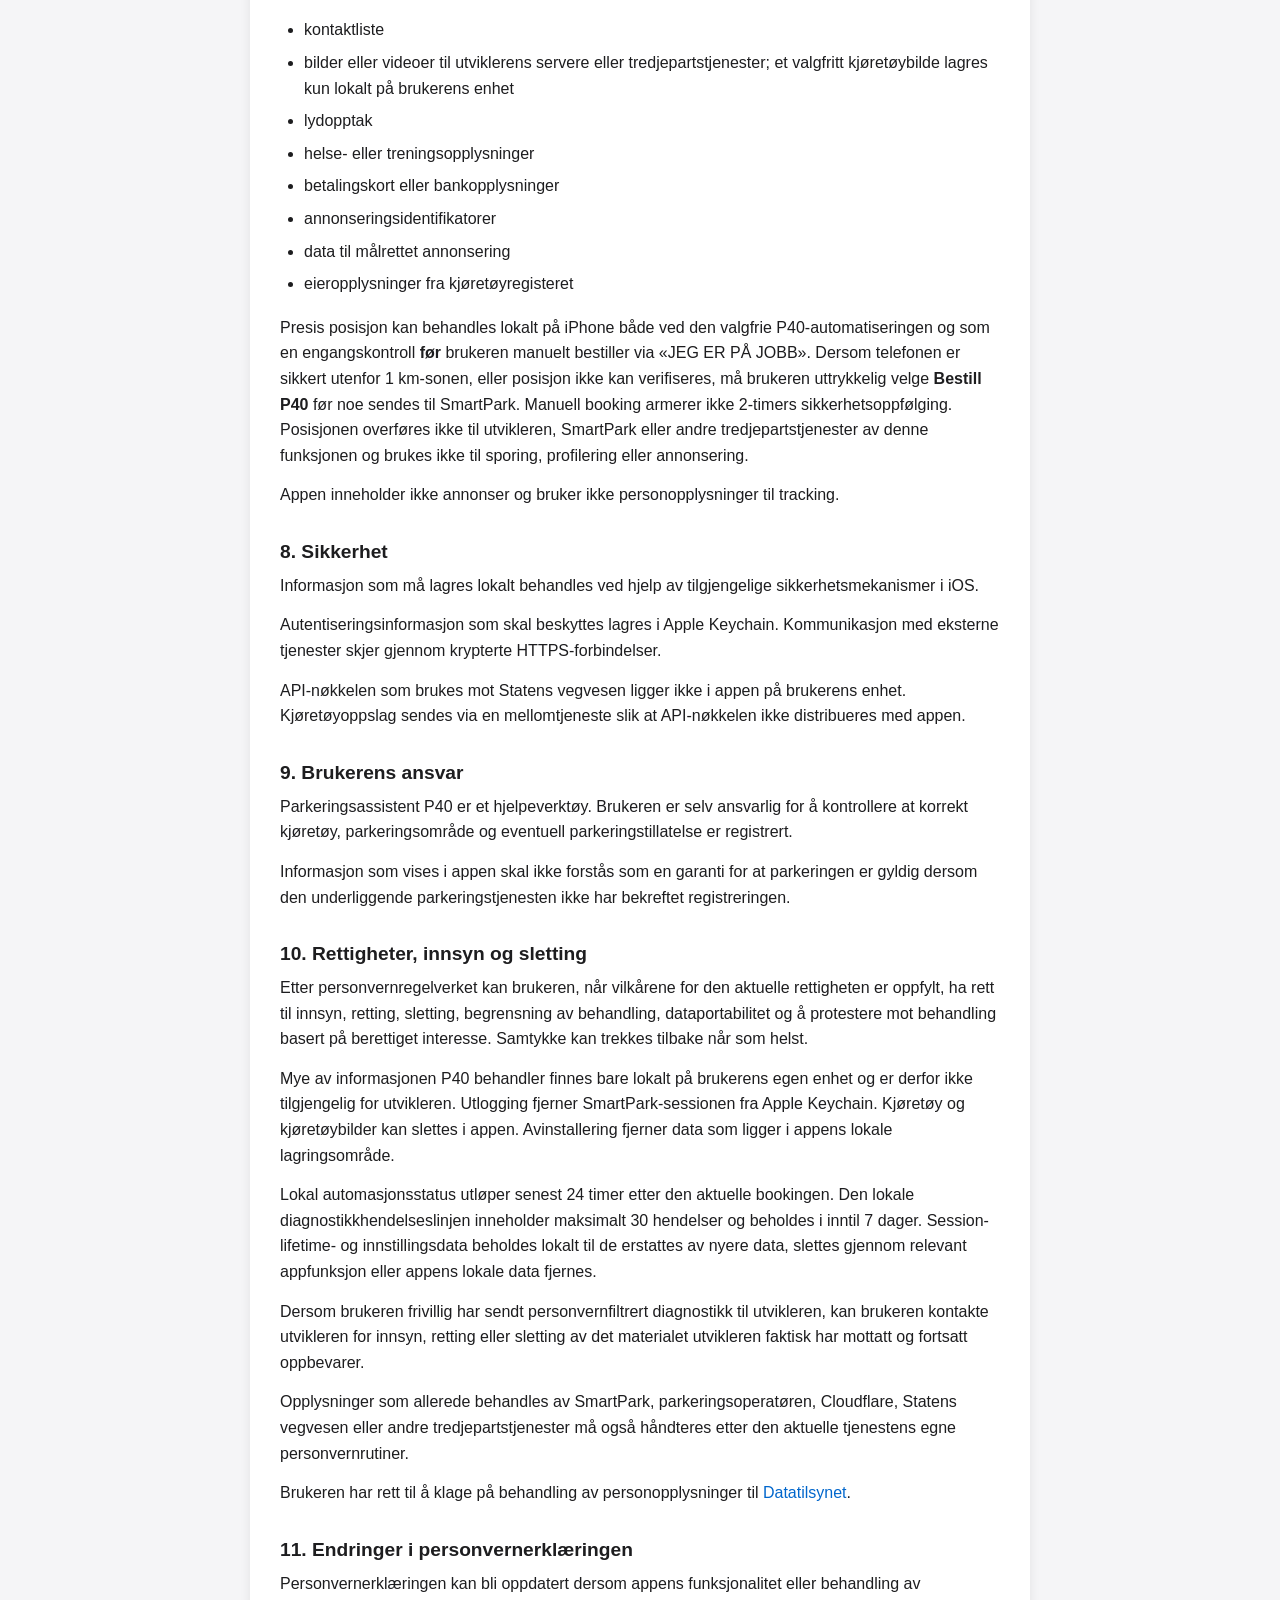
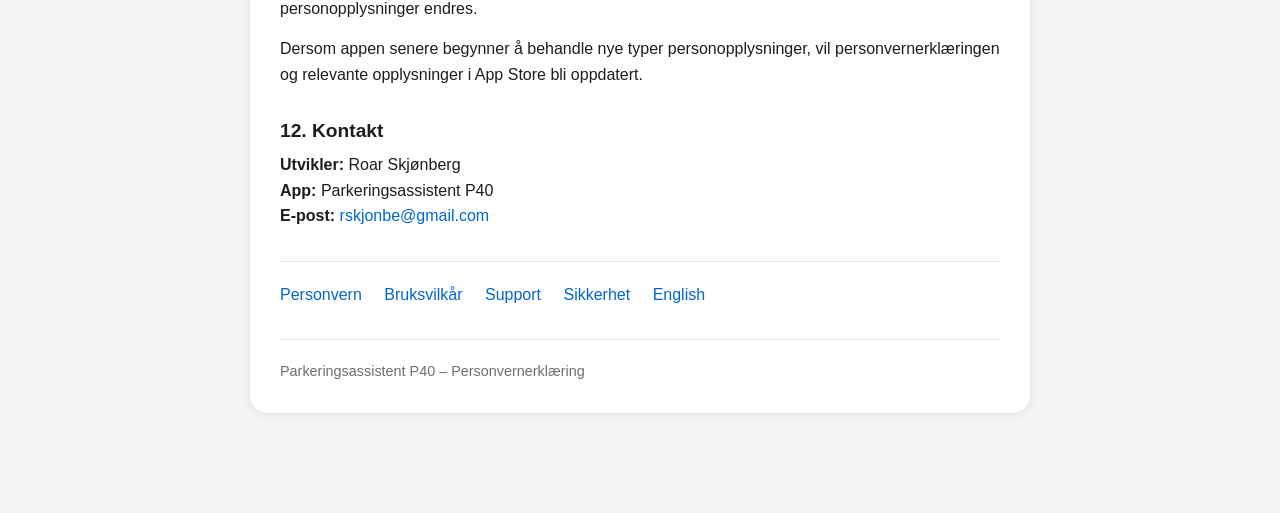
==== commit 60a38b86: "Docs: align Norwegian privacy notice with Build 74" ====
--- a/index.html
+++ b/index.html
@@ -17,7 +17,7 @@
     <h1>Personvernerklæring – Parkeringsassistent P40</h1>
 
     <p class="updated">
-      <strong>Sist oppdatert: 4. oktober 2026</strong>
+      <strong>Sist oppdatert: 5. oktober 2026</strong>
     </p>
 
     <div class="notice">
@@ -76,7 +76,9 @@
       <li>
         <strong>Kjøretøyopplysninger</strong> – merke, modell og farge kan
         hentes fra Statens vegvesens API for tekniske kjøretøyopplysninger
-        for å gjøre det enklere å kontrollere at riktig bil er valgt.
+        via utviklerens Cloudflare Worker. Registreringsnummeret sendes fra
+        appen i JSON-bodyen til en HTTPS POST-forespørsel og ikke i Worker-URL-en.
+        API-nøkkelen til Statens vegvesen ligger ikke i appen.
       </li>
 
       <li>
@@ -87,19 +89,17 @@
 
       <li>
         <strong>Presis posisjon (valgfritt)</strong> – brukes lokalt
-        <strong>før</strong> brukerinitiert bestilling fra Home,
-        manuell Snarvei, Control Center, Apple Watch og CarPlay. Disse inngangene
-        går til samme kontrollerte forgrunnsflyt før en SmartPark-bestilling kan
-        sendes. Dersom telefonen er sikkert mer enn 1 km fra den faste sonen rundt
-        Sluppenvegen 17A, eller avstanden ikke kan verifiseres, må brukeren
-        uttrykkelig velge <strong>Bestill P40</strong> før noe sendes til SmartPark.
-        Brukerinitiert booking armerer ikke 2-timers sikkerhetsoppfølging. Posisjon
-        brukes også etter en tidsstyrt automatisk booking til ankomst- og
-        sikkerhetskontroll. Den valgfrie <strong>P40 Ankomststart</strong>-bookingen
-        trigges av brukerens Apple Snarveier-automatisering og krever ikke en ekstra
-        GPS-kontroll i P40 før booking. GPS-koordinaten sendes ikke til
-        parkeringstjenesten, utvikleren eller andre tredjepartstjenester og lagres
-        ikke som parkeringshistorikk.
+        <strong>før</strong> manuell bestilling via <strong>JEG ER PÅ JOBB</strong>
+        og før bestilling startet fra CarPlay-widgeten. Dersom telefonen er sikkert
+        mer enn 1 km fra den faste sonen rundt Sluppenvegen 17A, eller avstanden
+        ikke kan verifiseres, må brukeren uttrykkelig velge
+        <strong>Bestill P40</strong> før noe sendes til SmartPark. Manuell booking
+        armerer ikke 2-timers sikkerhetsoppfølging. Posisjon brukes også etter en
+        tidsstyrt automatisk booking til ankomst- og sikkerhetskontroll. Den valgfrie
+        <strong>P40 Ankomststart</strong>-bookingen trigges av brukerens Apple
+        Snarveier-automatisering og krever ikke en ekstra GPS-kontroll i P40 før
+        booking. GPS-koordinaten sendes ikke til parkeringstjenesten, utvikleren
+        eller andre tredjepartstjenester og lagres ikke som parkeringshistorikk.
       </li>
     </ul>
 
@@ -119,10 +119,9 @@
       <li>kontrollere relevant parkeringstillatelse</li>
       <li>vise parkeringsstatus og eventuell gjenstående tid</li>
       <li>
-        verifisere lokalt om en brukerinitiert booking fra Home, manuell
-        Snarvei, Control Center, Apple Watch eller CarPlay kan sendes når iPhone
-        er utenfor den faste 1 km-sonen, og utføre ankomst- og sikkerhetskontroll
-        etter tidsstyrt automatisk booking
+        verifisere lokalt om en manuell eller CarPlay-startet booking kan
+        sendes når iPhone er utenfor den faste 1 km-sonen, og utføre ankomst-
+        og sikkerhetskontroll etter tidsstyrt automatisk booking
       </li>
       <li>
         vise relevant informasjon gjennom Live Activities når funksjonen brukes,
@@ -264,13 +263,14 @@
       <li>
         <strong>Lokal diagnostikk</strong> – appen kan lagre tidspunkt og
         resultat for statuskontroller, vellykkede SmartPark-kall,
-        bakgrunnssjekk, session keep-alive, status-retry, teknisk Apple Watch/
+        bakgrunnssjekk, sesjonsbekreftelser, status-retry, teknisk Apple Watch/
         WatchConnectivity-status, Health Check og tekniske feil. For å måle
-        keep-alive-effekt kan appen også lagre lokalt tidspunkt for opprettet
+        sesjonslevetid kan appen også lagre lokalt tidspunkt for opprettet
         eller først observert innloggingssesjon, siste autentiserte
-        verifisering, siste keep-alive, antall vellykkede keep-alive-kjøringer,
-        samt bekreftet sluttid og sluttårsak. Token, telefonnummer og SMS-kode
-        lagres ikke i denne sesjonsmålingen. Appen kan også lagre en begrenset
+        verifisering, siste keep-alive og antall vellykkede
+        sesjonsbekreftelser, inkludert bekreftelser ved oppstart og når appen
+        kommer i forgrunnen, samt bekreftet sluttid og sluttårsak. Token,
+        telefonnummer og SMS-kode lagres ikke i denne sesjonsmålingen. Appen kan også lagre en begrenset
         hendelseslinje med maksimalt 30 diagnostikkhendelser i inntil 7 dager.
         Denne informasjonen brukes til feilsøking og lagres lokalt på enheten.
       </li>
@@ -438,9 +438,7 @@
     <p>
       For kjøretøyoppslag sendes registreringsnummeret via en Cloudflare Worker
       som teknisk mellomledd til Statens vegvesens API for tekniske
-      kjøretøyopplysninger. Den nåværende appen sender registreringsnummeret i
-      JSON-bodyen til en HTTPS POST-forespørsel til Workeren, ikke som parameter i
-      Worker-URL-en. Appen bruker svaret til å vise merke, modell og farge.
+      kjøretøyopplysninger. Appen bruker svaret til å vise merke, modell og farge.
     </p>
 
     <p>
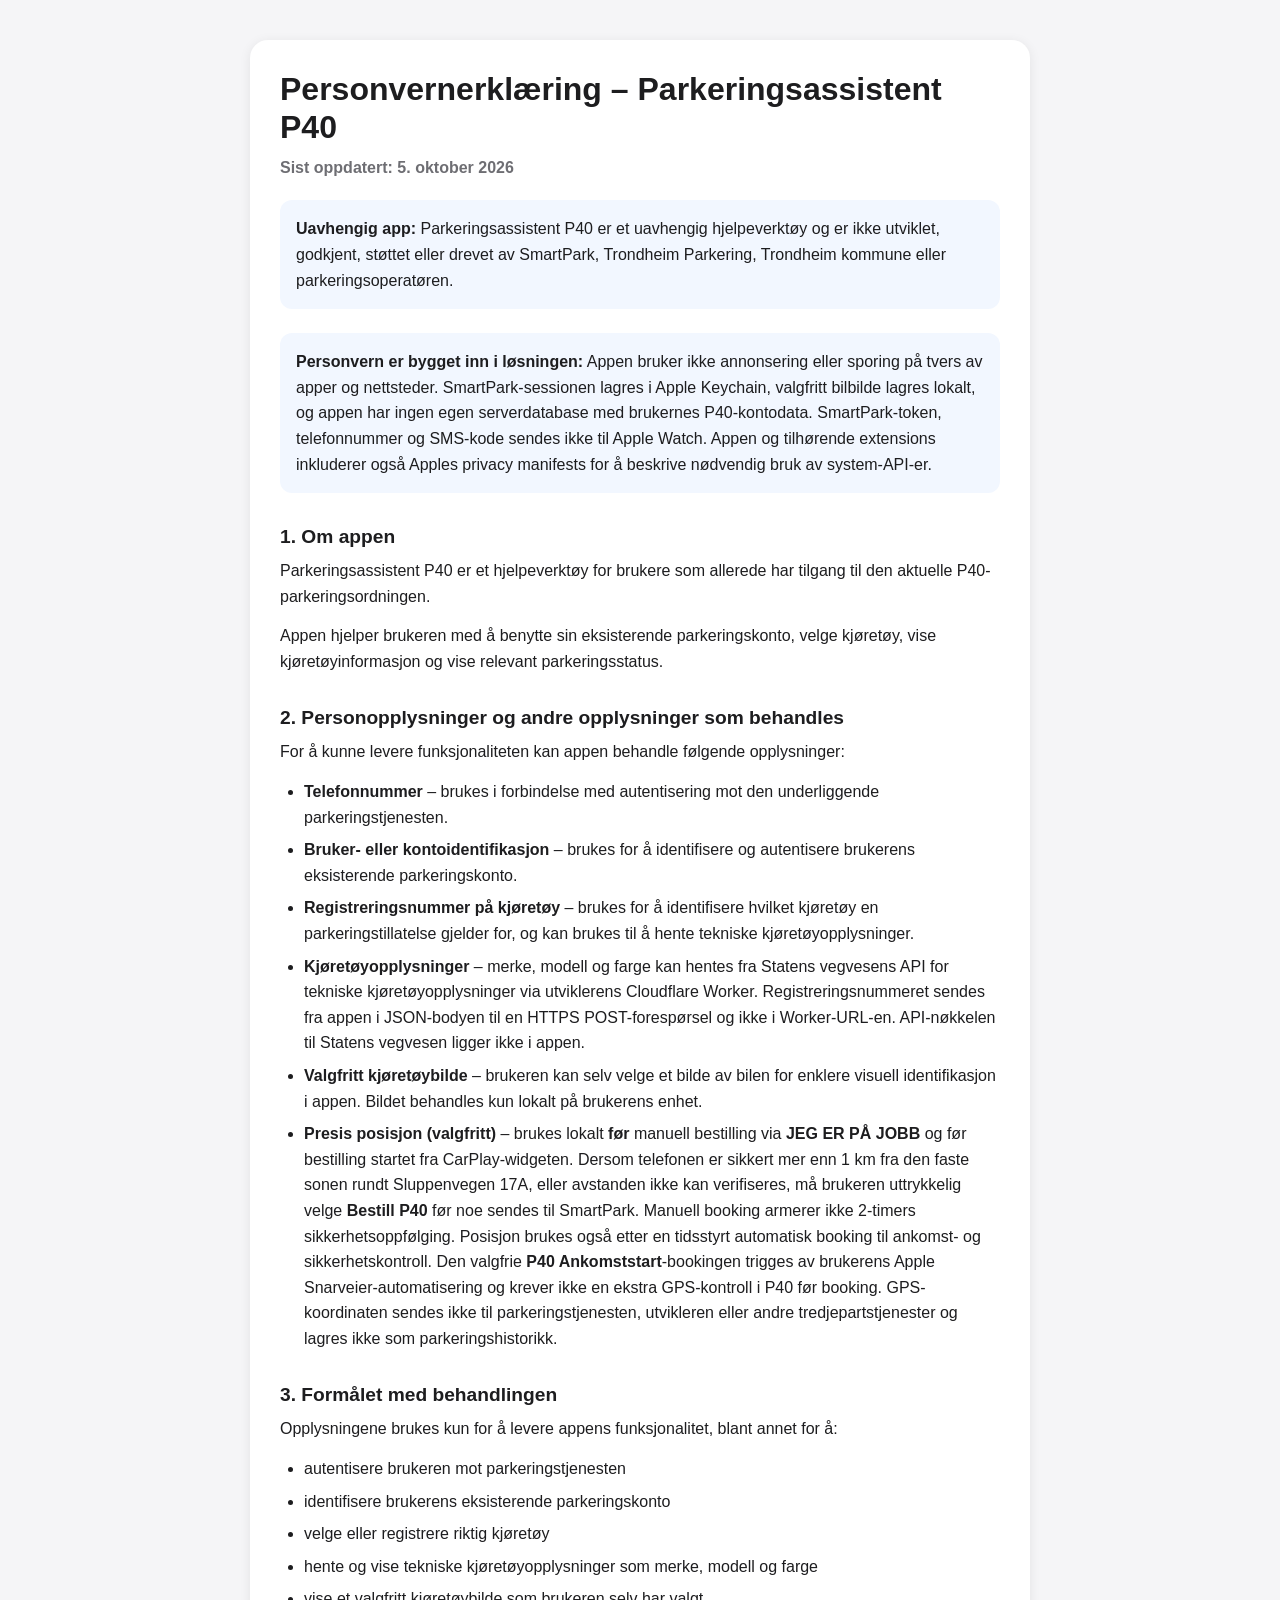
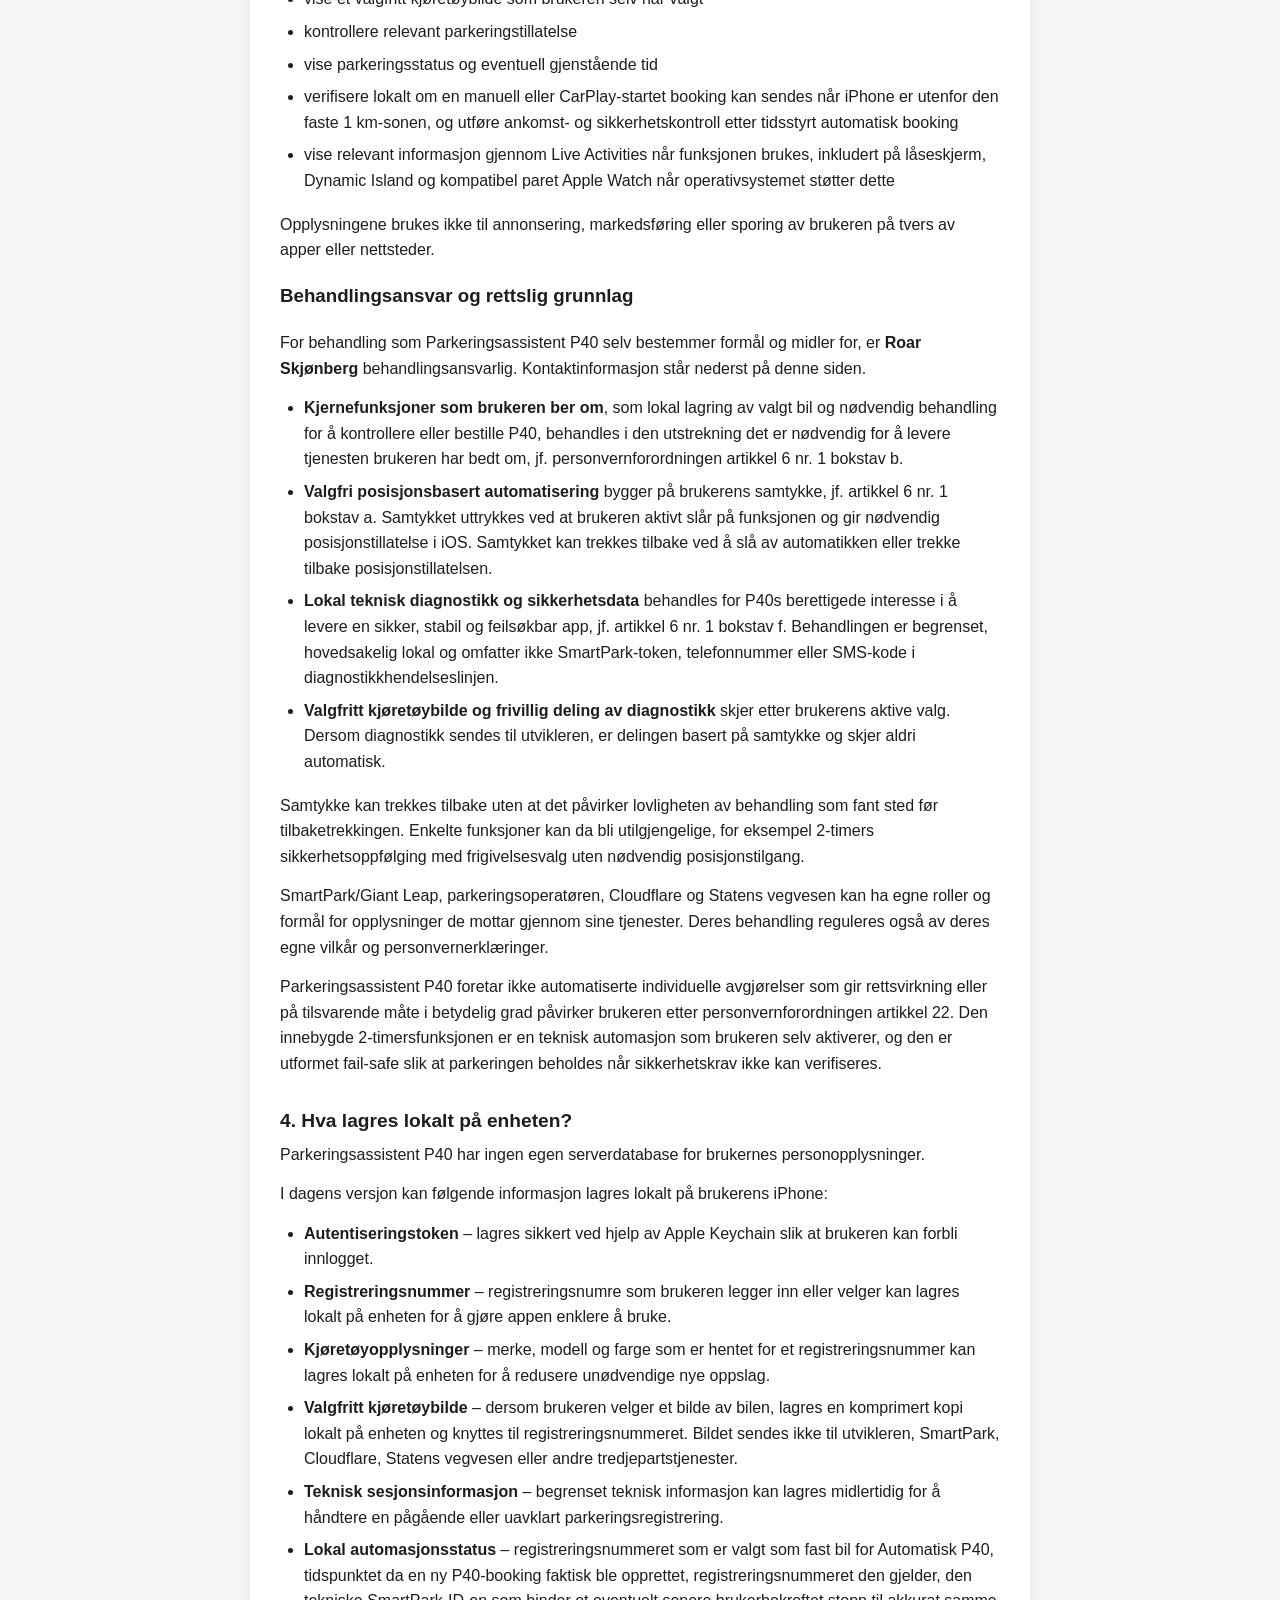
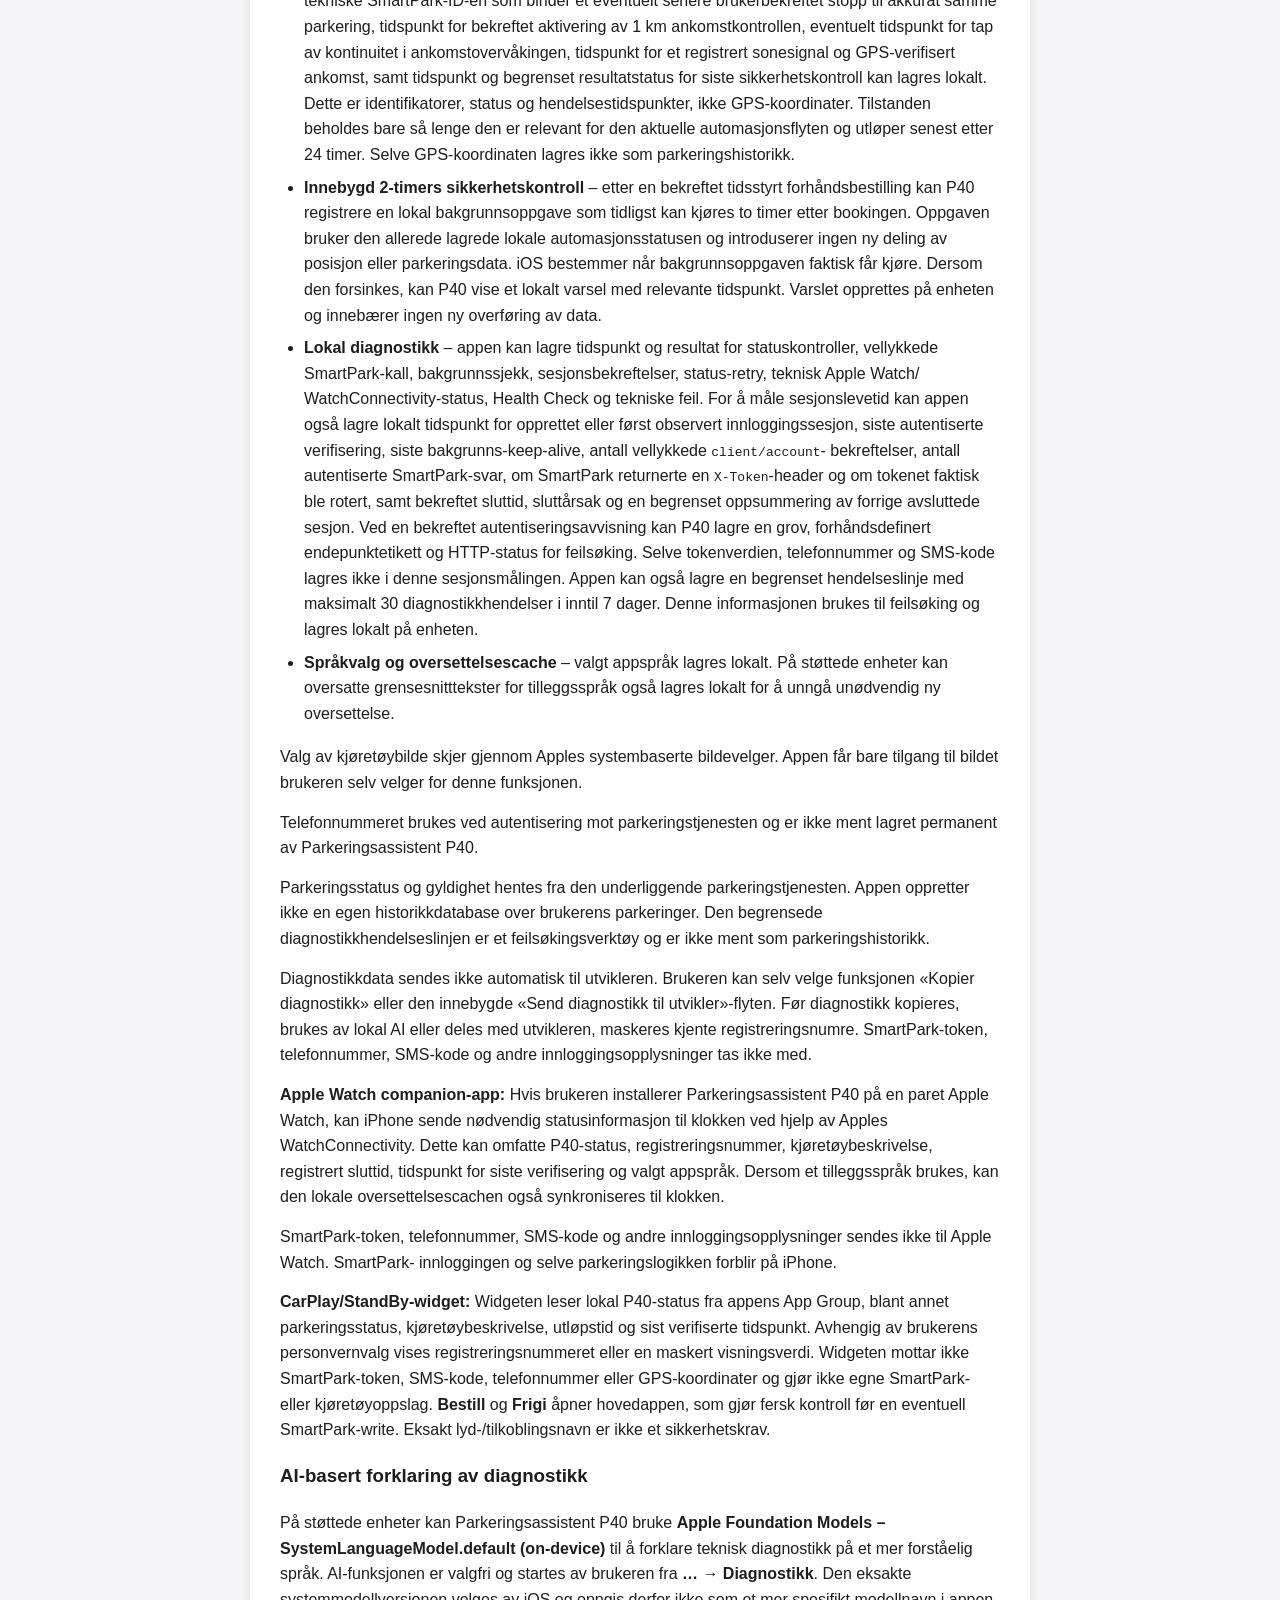
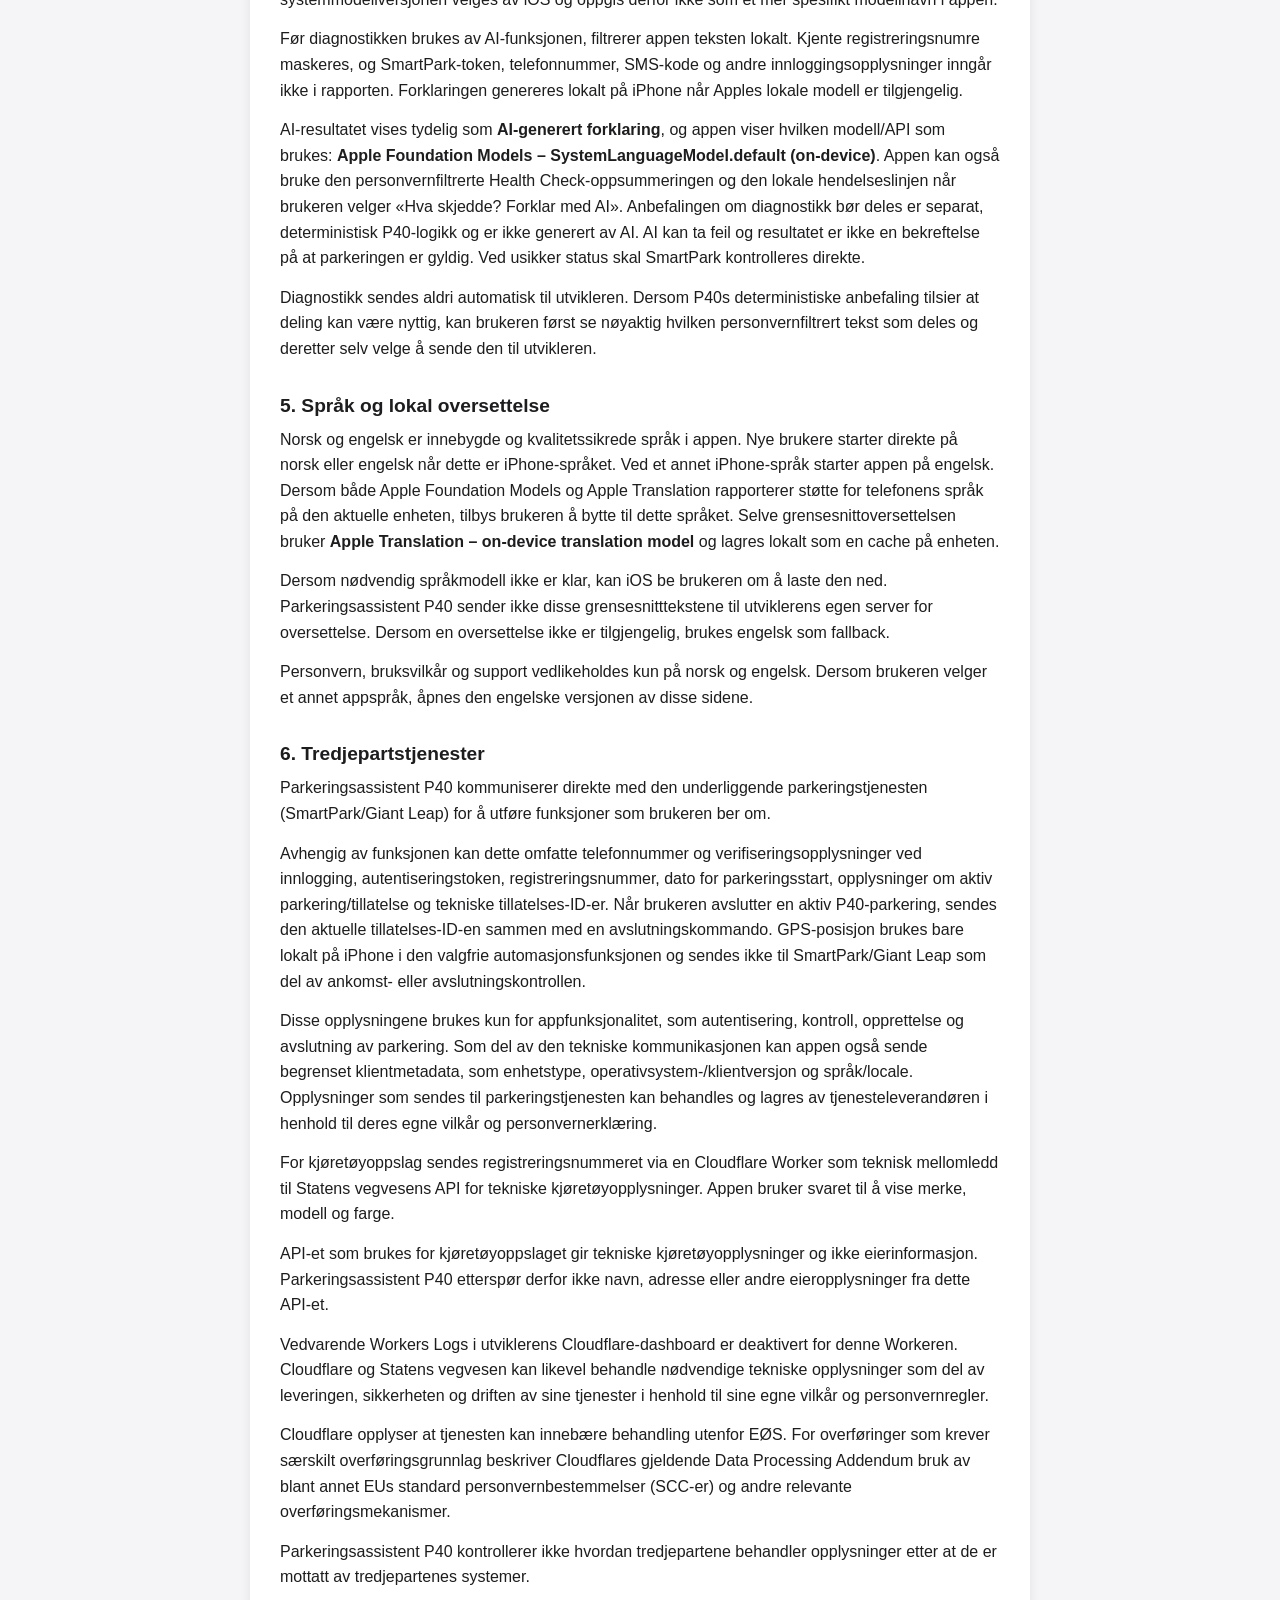
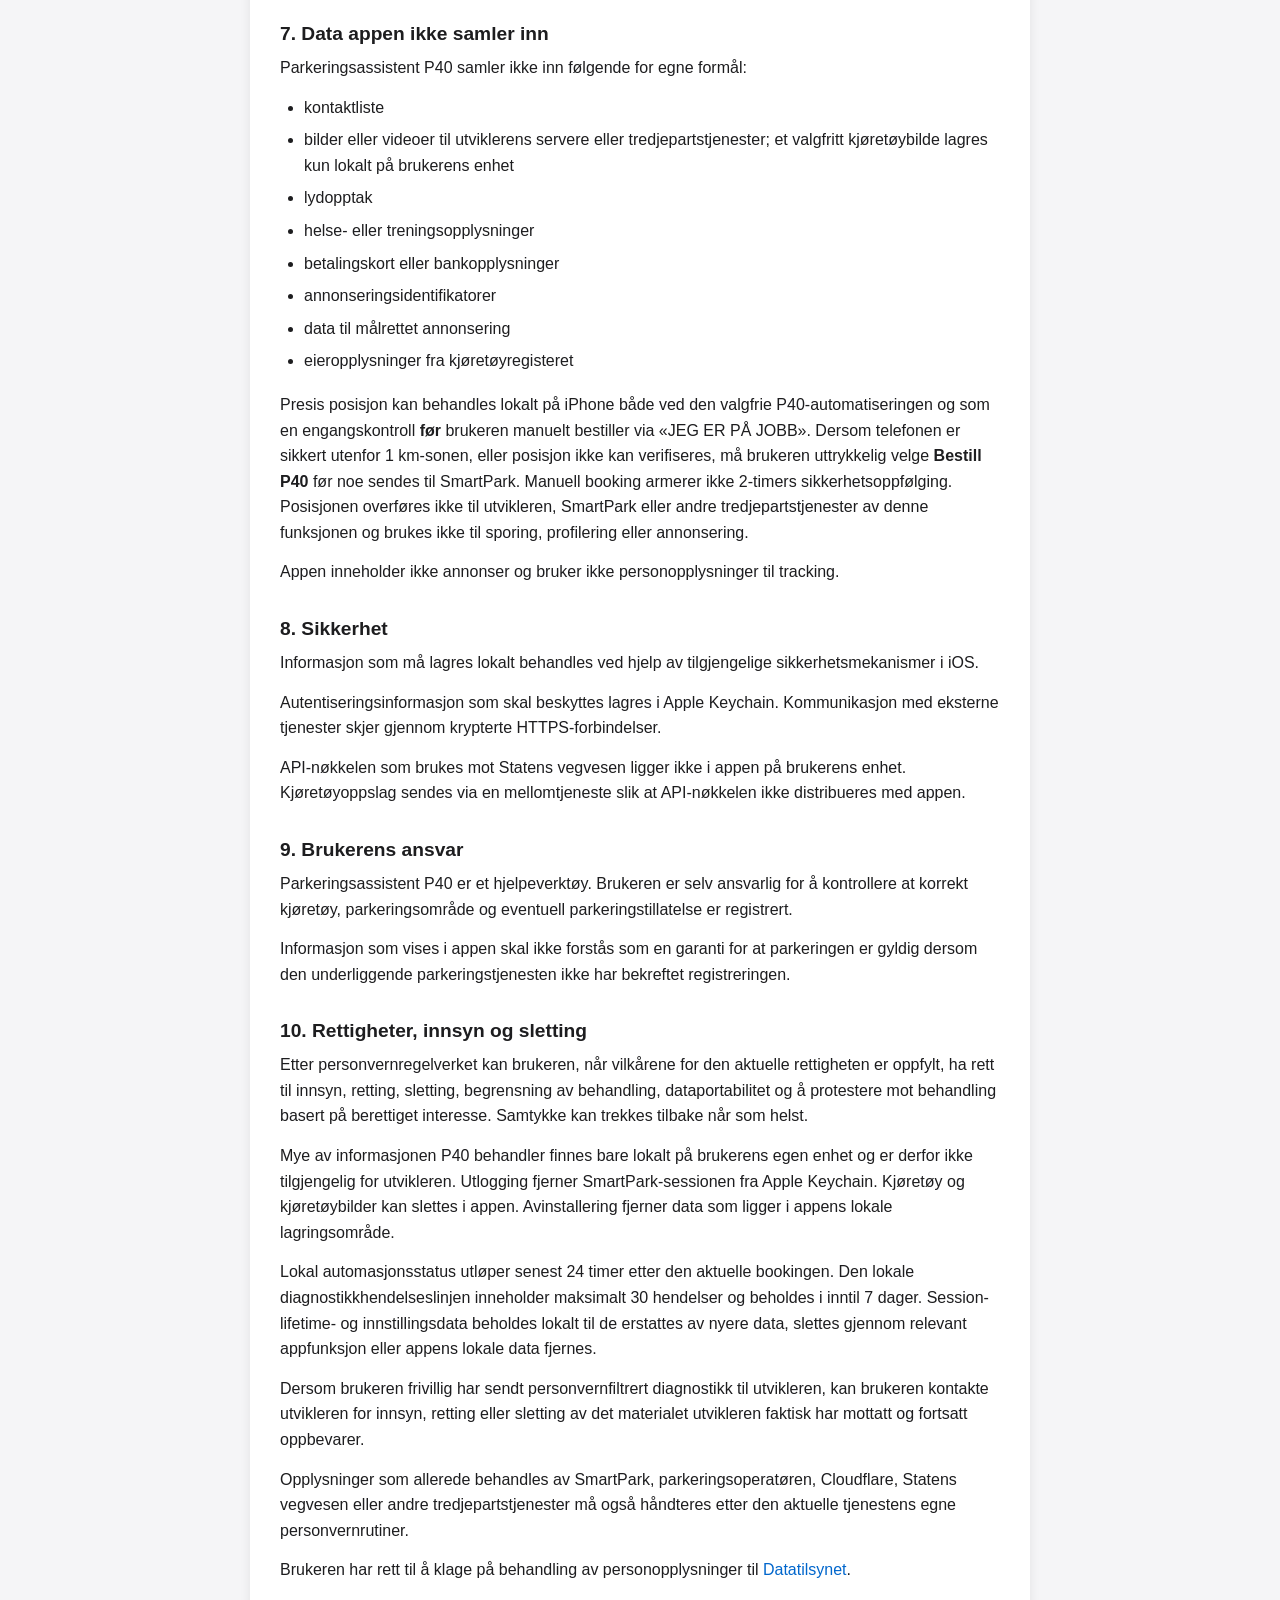
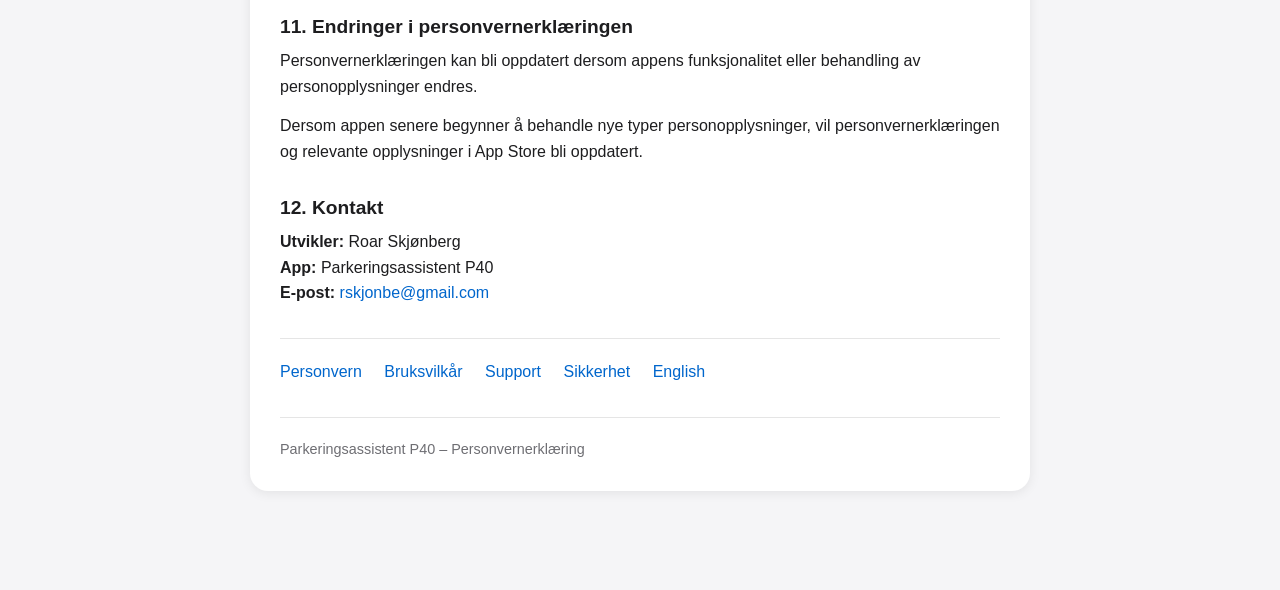
==== commit 681c3153: "Docs: align Norwegian privacy diagnostics with Build 75" ====
--- a/index.html
+++ b/index.html
@@ -265,12 +265,16 @@
         resultat for statuskontroller, vellykkede SmartPark-kall,
         bakgrunnssjekk, sesjonsbekreftelser, status-retry, teknisk Apple Watch/
         WatchConnectivity-status, Health Check og tekniske feil. For å måle
-        sesjonslevetid kan appen også lagre lokalt tidspunkt for opprettet
-        eller først observert innloggingssesjon, siste autentiserte
-        verifisering, siste keep-alive og antall vellykkede
-        sesjonsbekreftelser, inkludert bekreftelser ved oppstart og når appen
-        kommer i forgrunnen, samt bekreftet sluttid og sluttårsak. Token,
-        telefonnummer og SMS-kode lagres ikke i denne sesjonsmålingen. Appen kan også lagre en begrenset
+        sesjonslevetid kan appen også lagre lokalt tidspunkt for opprettet eller
+        først observert innloggingssesjon, siste autentiserte verifisering,
+        siste bakgrunns-keep-alive, antall vellykkede <code>client/account</code>-
+        bekreftelser, antall autentiserte SmartPark-svar, om SmartPark returnerte
+        en <code>X-Token</code>-header og om tokenet faktisk ble rotert, samt
+        bekreftet sluttid, sluttårsak og en begrenset oppsummering av forrige
+        avsluttede sesjon. Ved en bekreftet autentiseringsavvisning kan P40 lagre
+        en grov, forhåndsdefinert endepunktetikett og HTTP-status for feilsøking.
+        Selve tokenverdien, telefonnummer og SMS-kode lagres ikke i denne
+        sesjonsmålingen. Appen kan også lagre en begrenset
         hendelseslinje med maksimalt 30 diagnostikkhendelser i inntil 7 dager.
         Denne informasjonen brukes til feilsøking og lagres lokalt på enheten.
       </li>
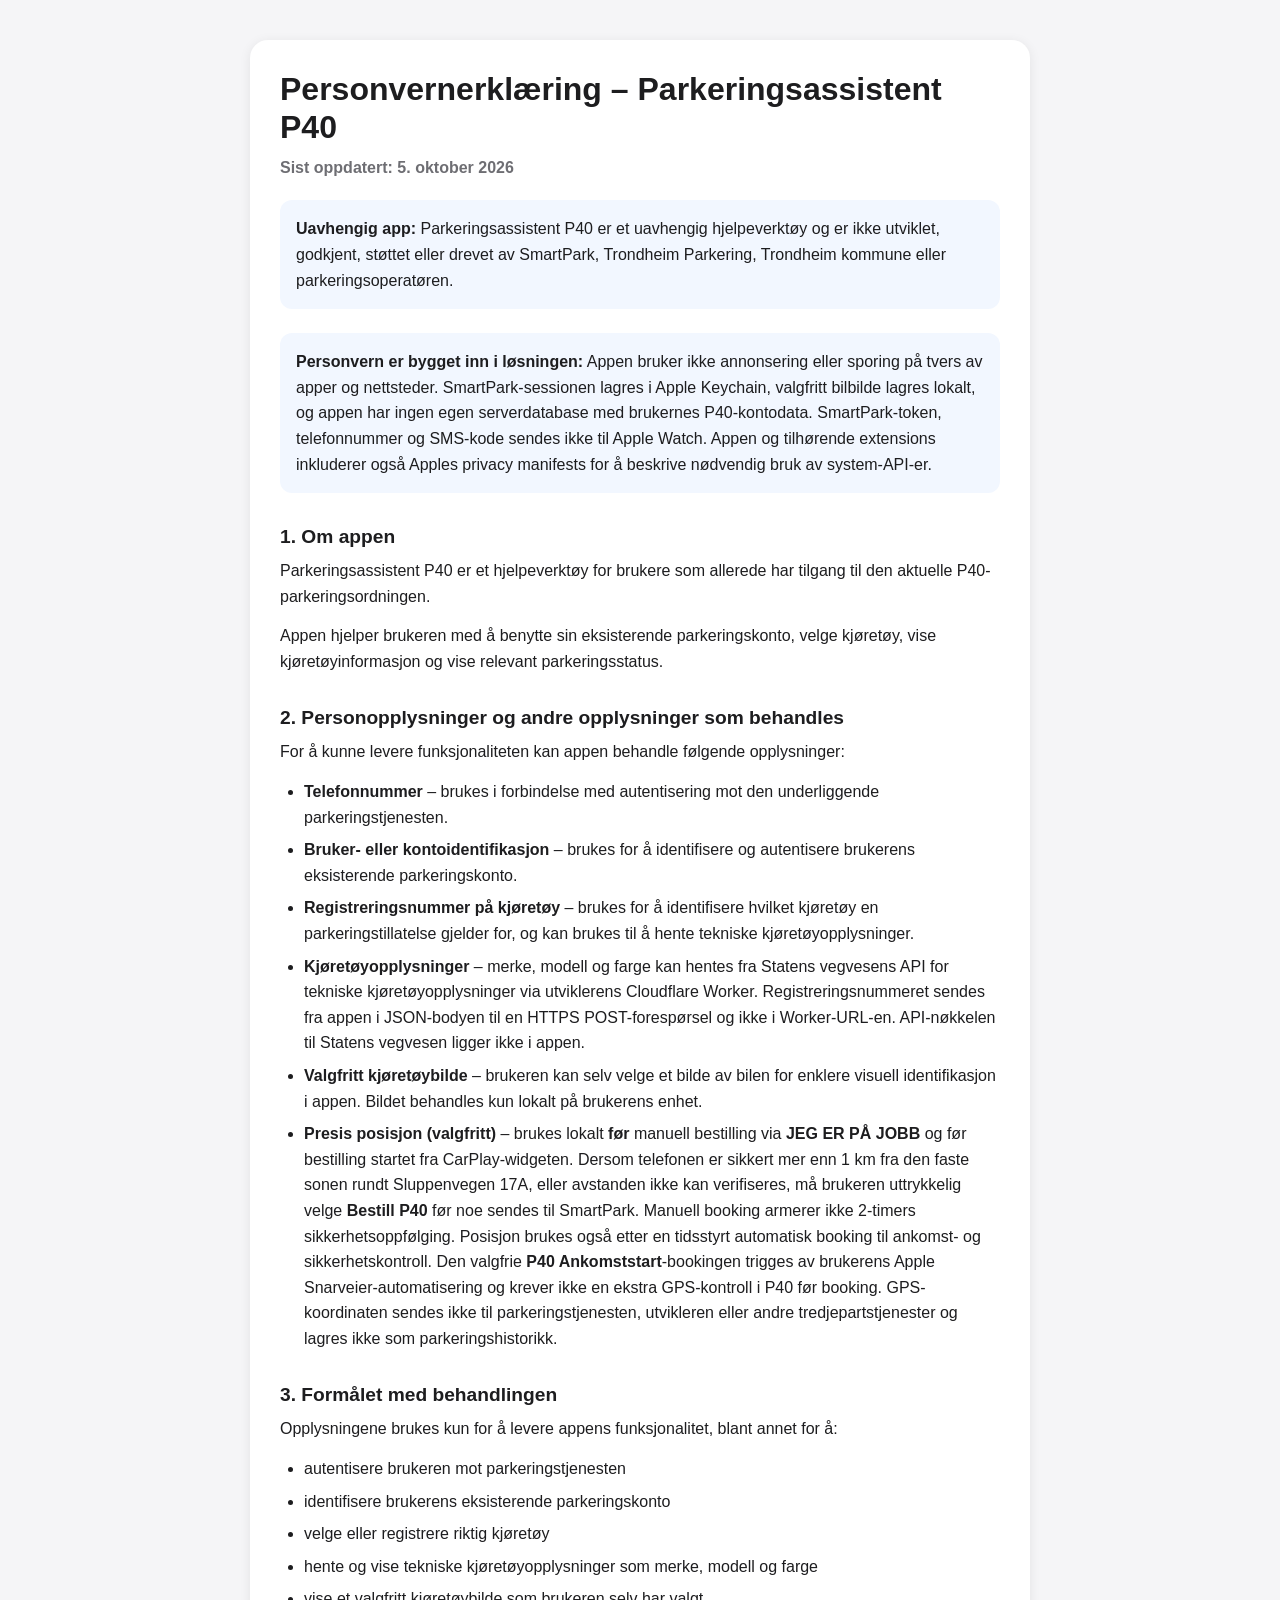
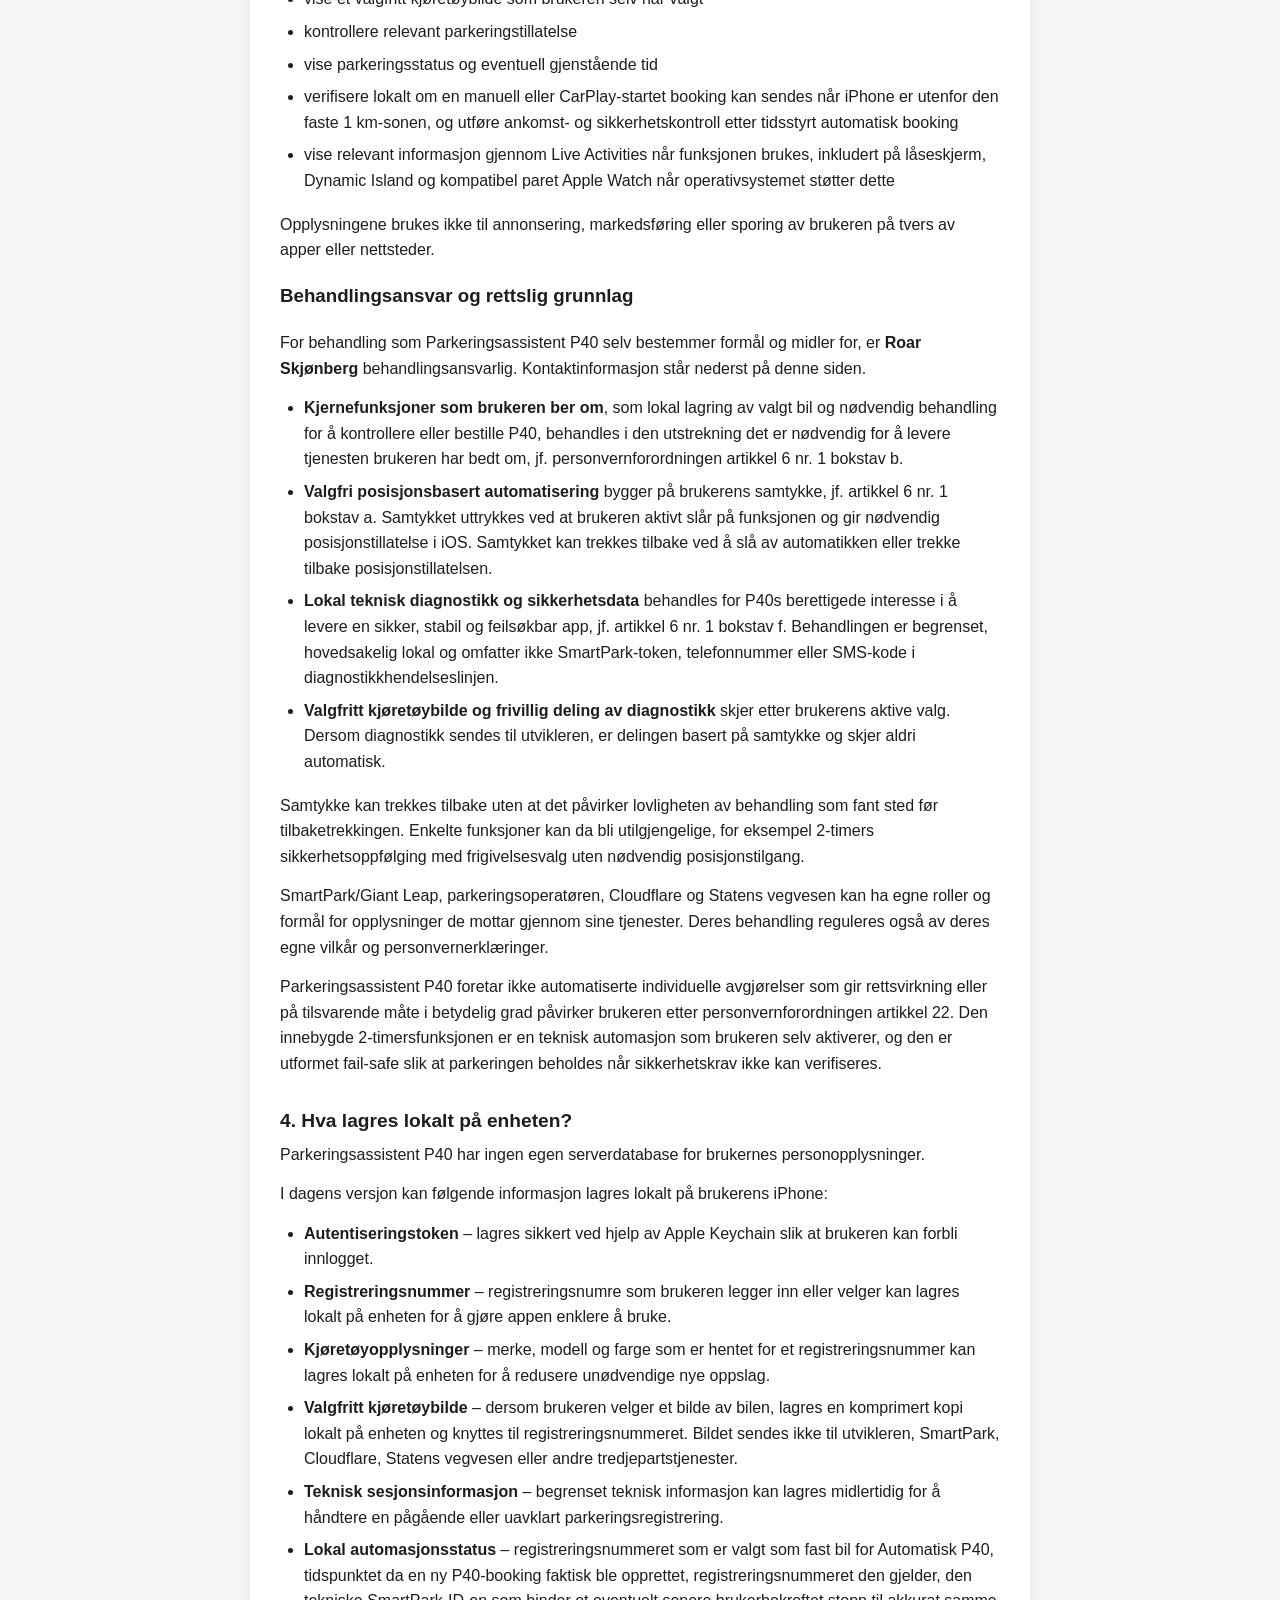
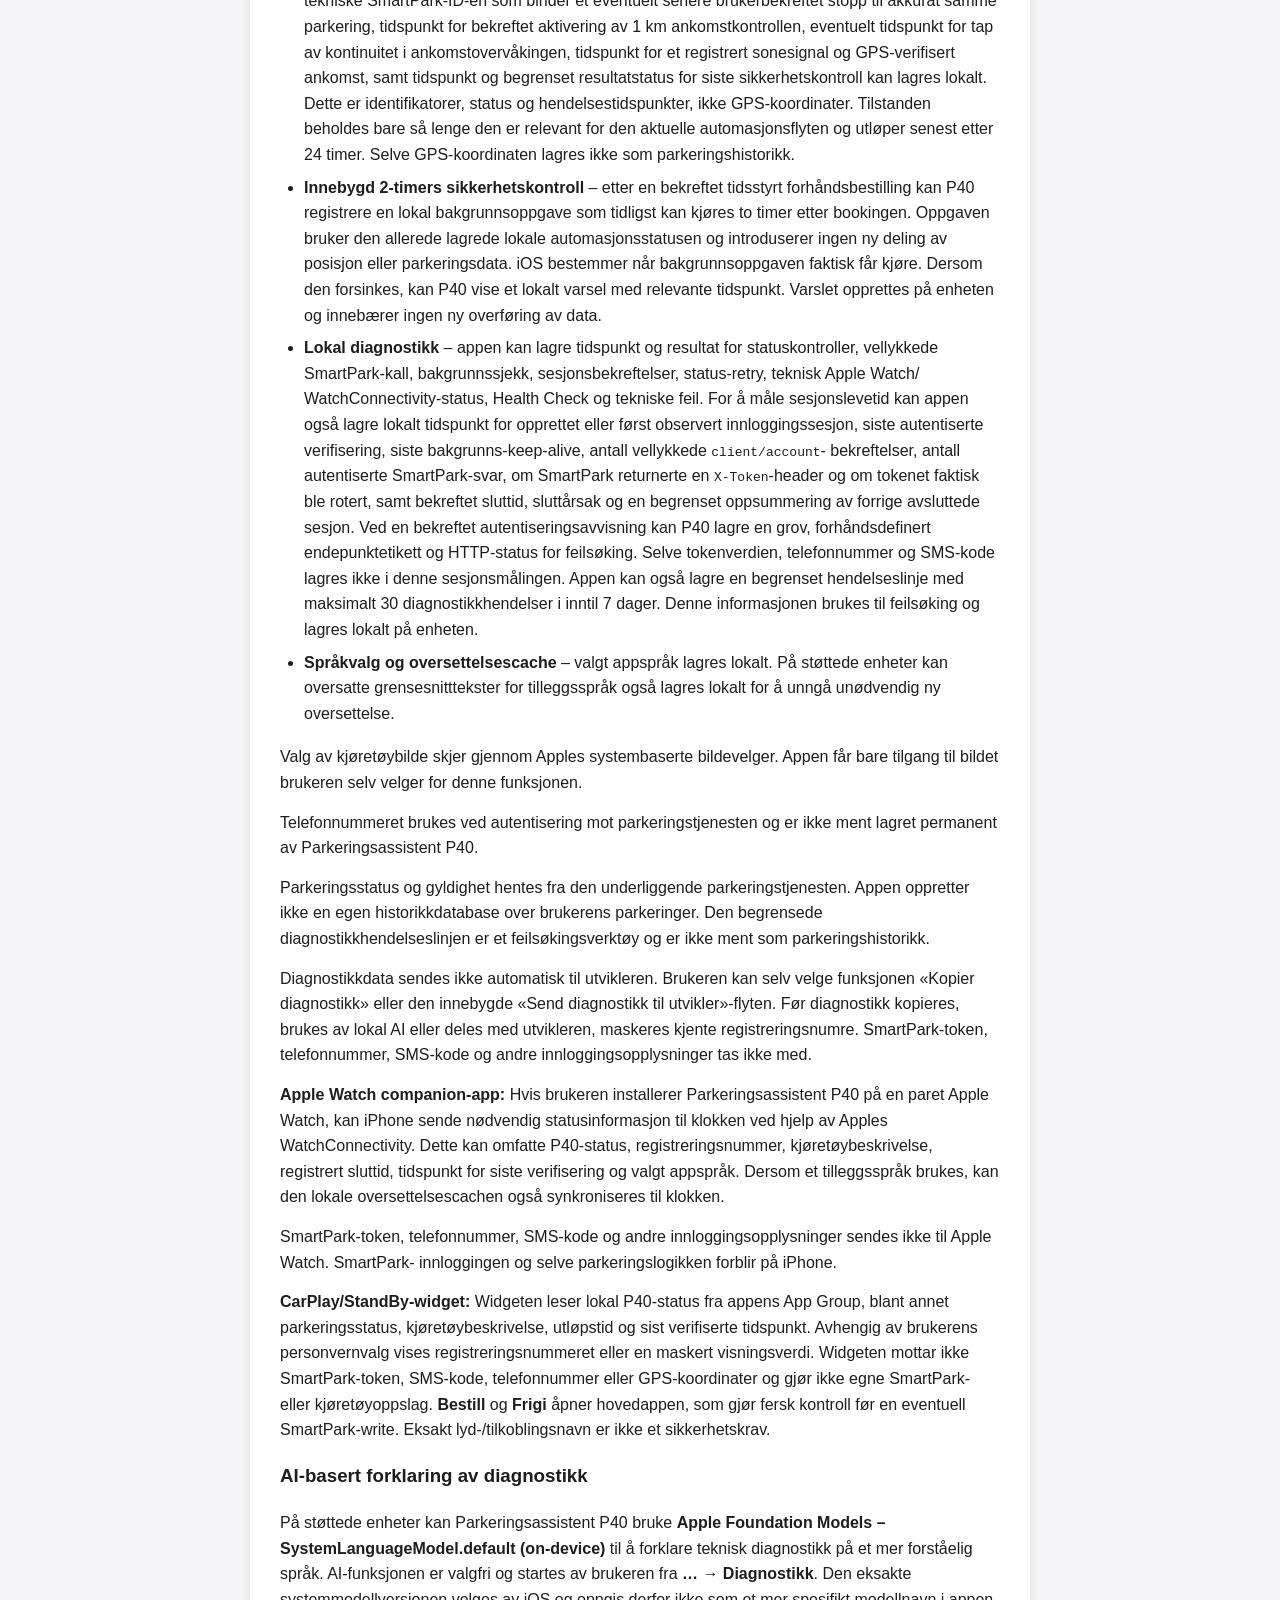
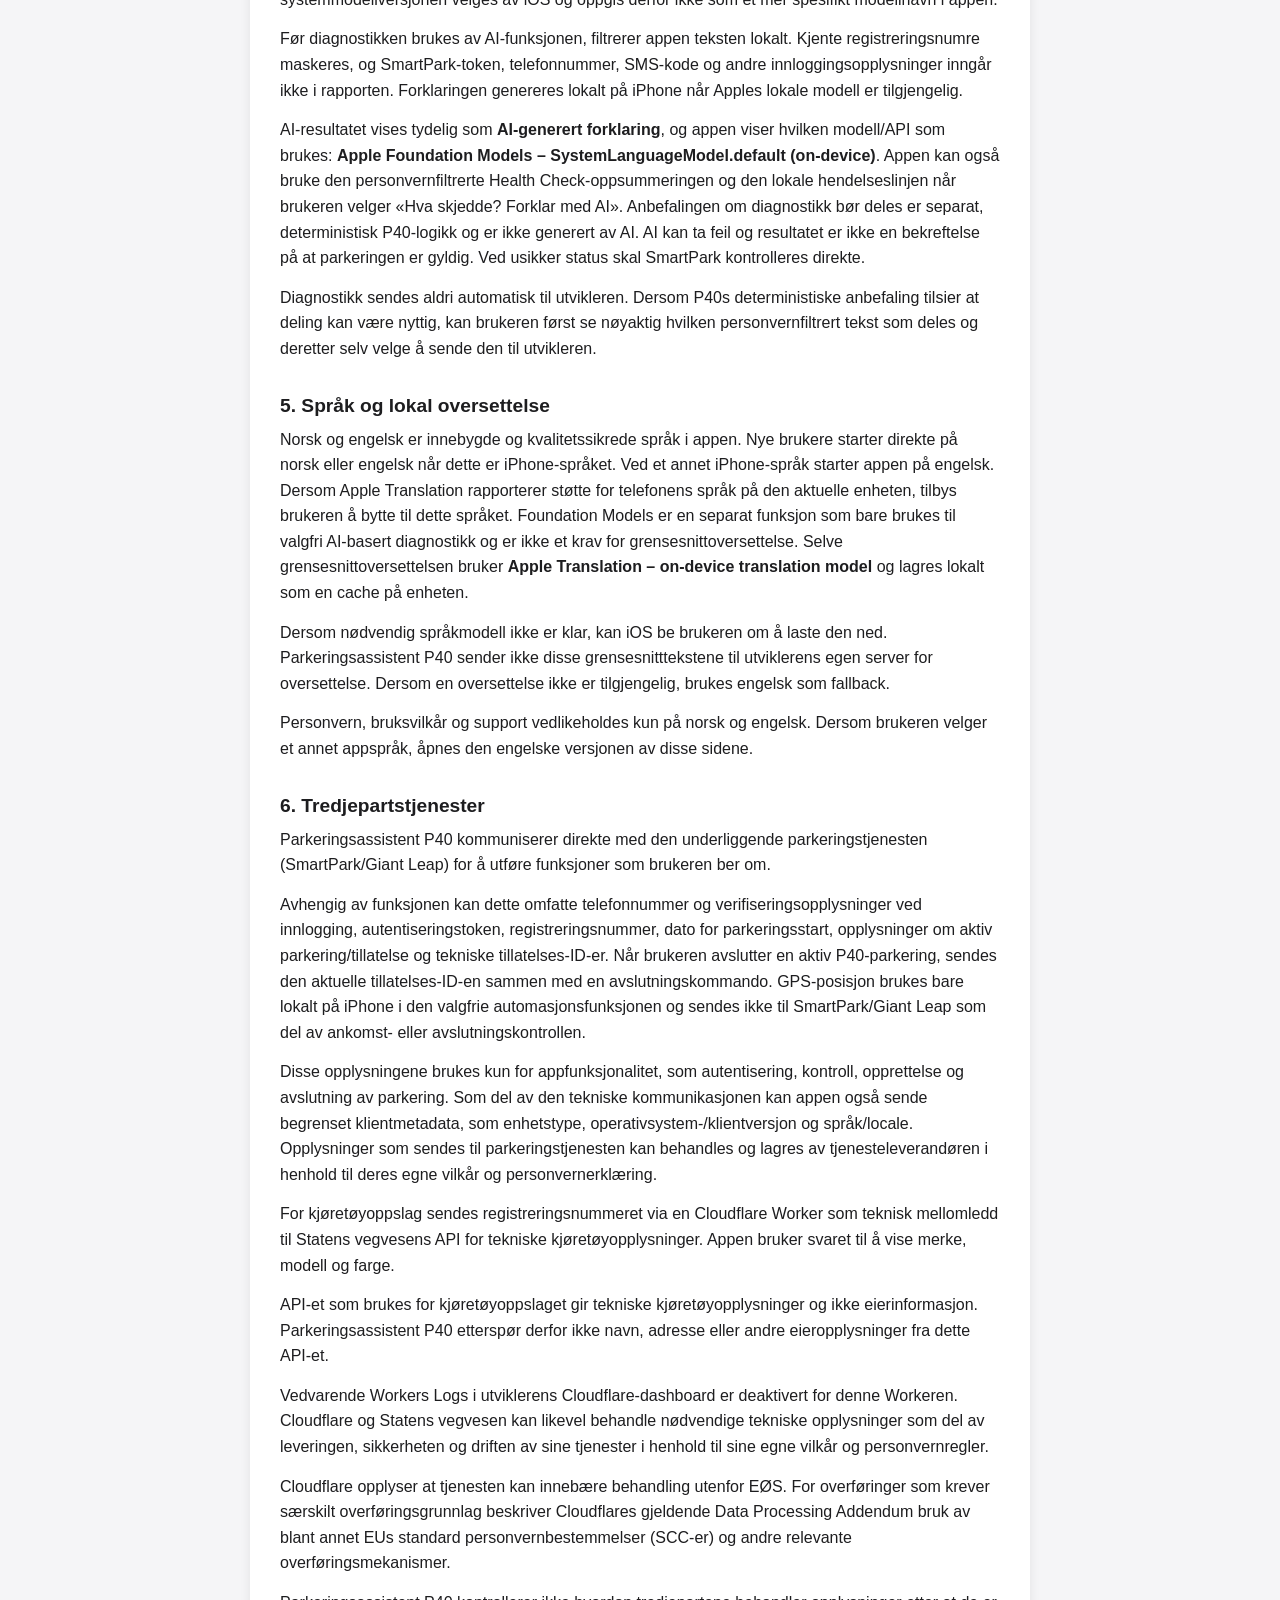
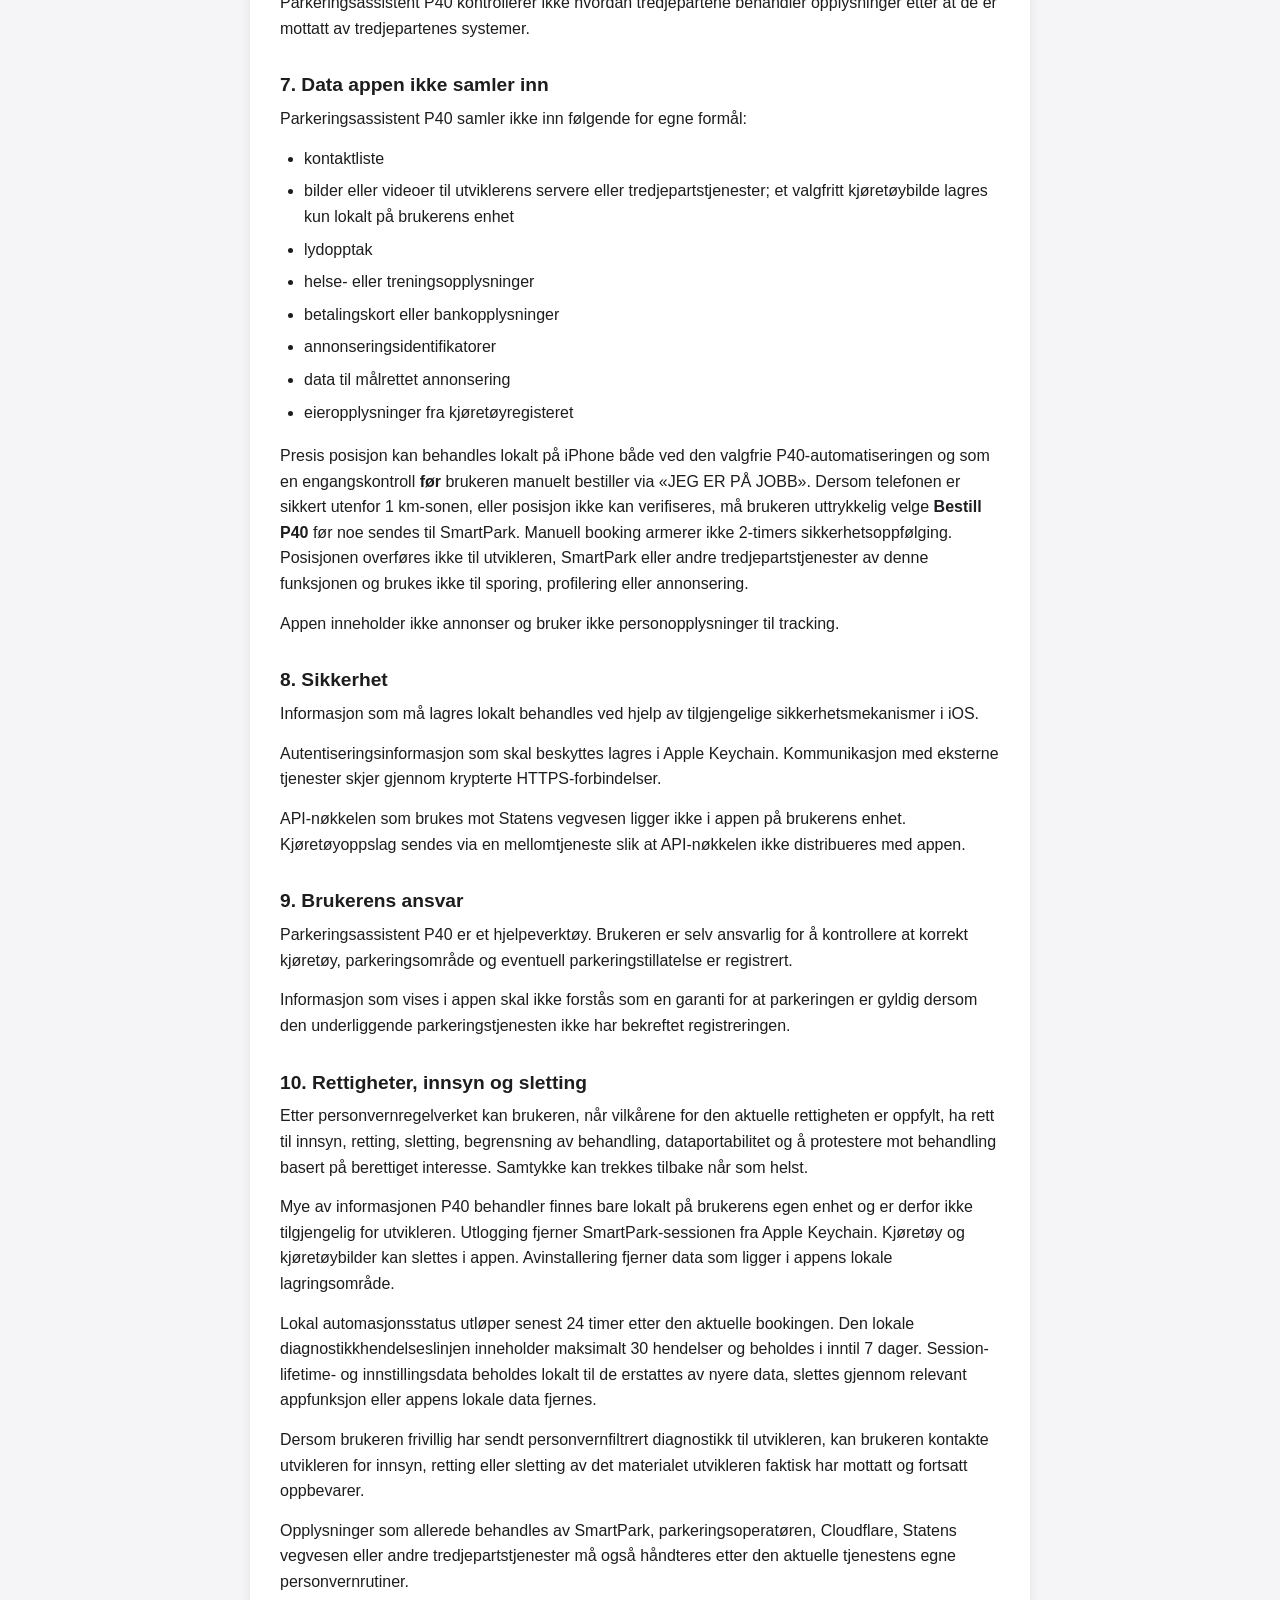
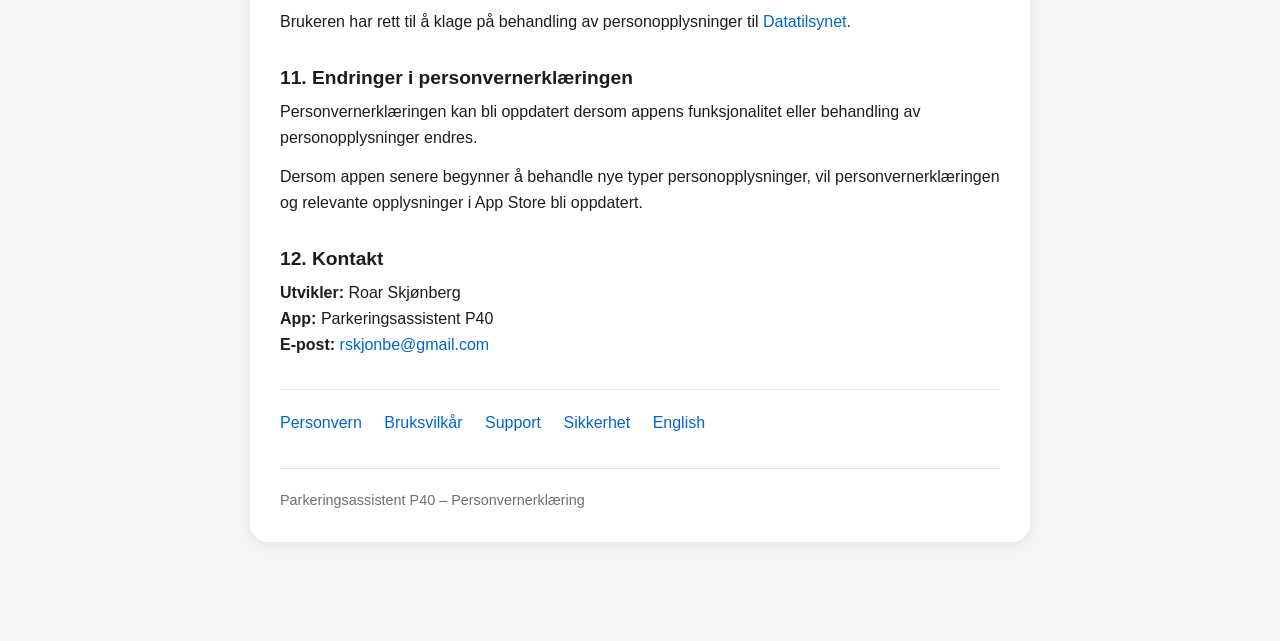
==== commit d5115b1b: "Docs: align Norwegian language support with app behavior" ====
--- a/index.html
+++ b/index.html
@@ -388,10 +388,12 @@
       Norsk og engelsk er innebygde og kvalitetssikrede språk i appen.
       Nye brukere starter direkte på norsk eller engelsk når dette er
       iPhone-språket. Ved et annet iPhone-språk starter appen på engelsk.
-      Dersom både Apple Foundation Models og Apple Translation rapporterer støtte
-      for telefonens språk på den aktuelle enheten, tilbys brukeren å bytte til
-      dette språket. Selve grensesnittoversettelsen bruker
-      <strong>Apple Translation – on-device translation model</strong> og lagres
+      Dersom Apple Translation rapporterer støtte for telefonens språk på den
+      aktuelle enheten, tilbys brukeren å bytte til dette språket. Foundation
+      Models er en separat funksjon som bare brukes til valgfri AI-basert
+      diagnostikk og er ikke et krav for grensesnittoversettelse. Selve
+      grensesnittoversettelsen bruker <strong>Apple Translation – on-device
+      translation model</strong> og lagres
       lokalt som en cache på enheten.
     </p>
 
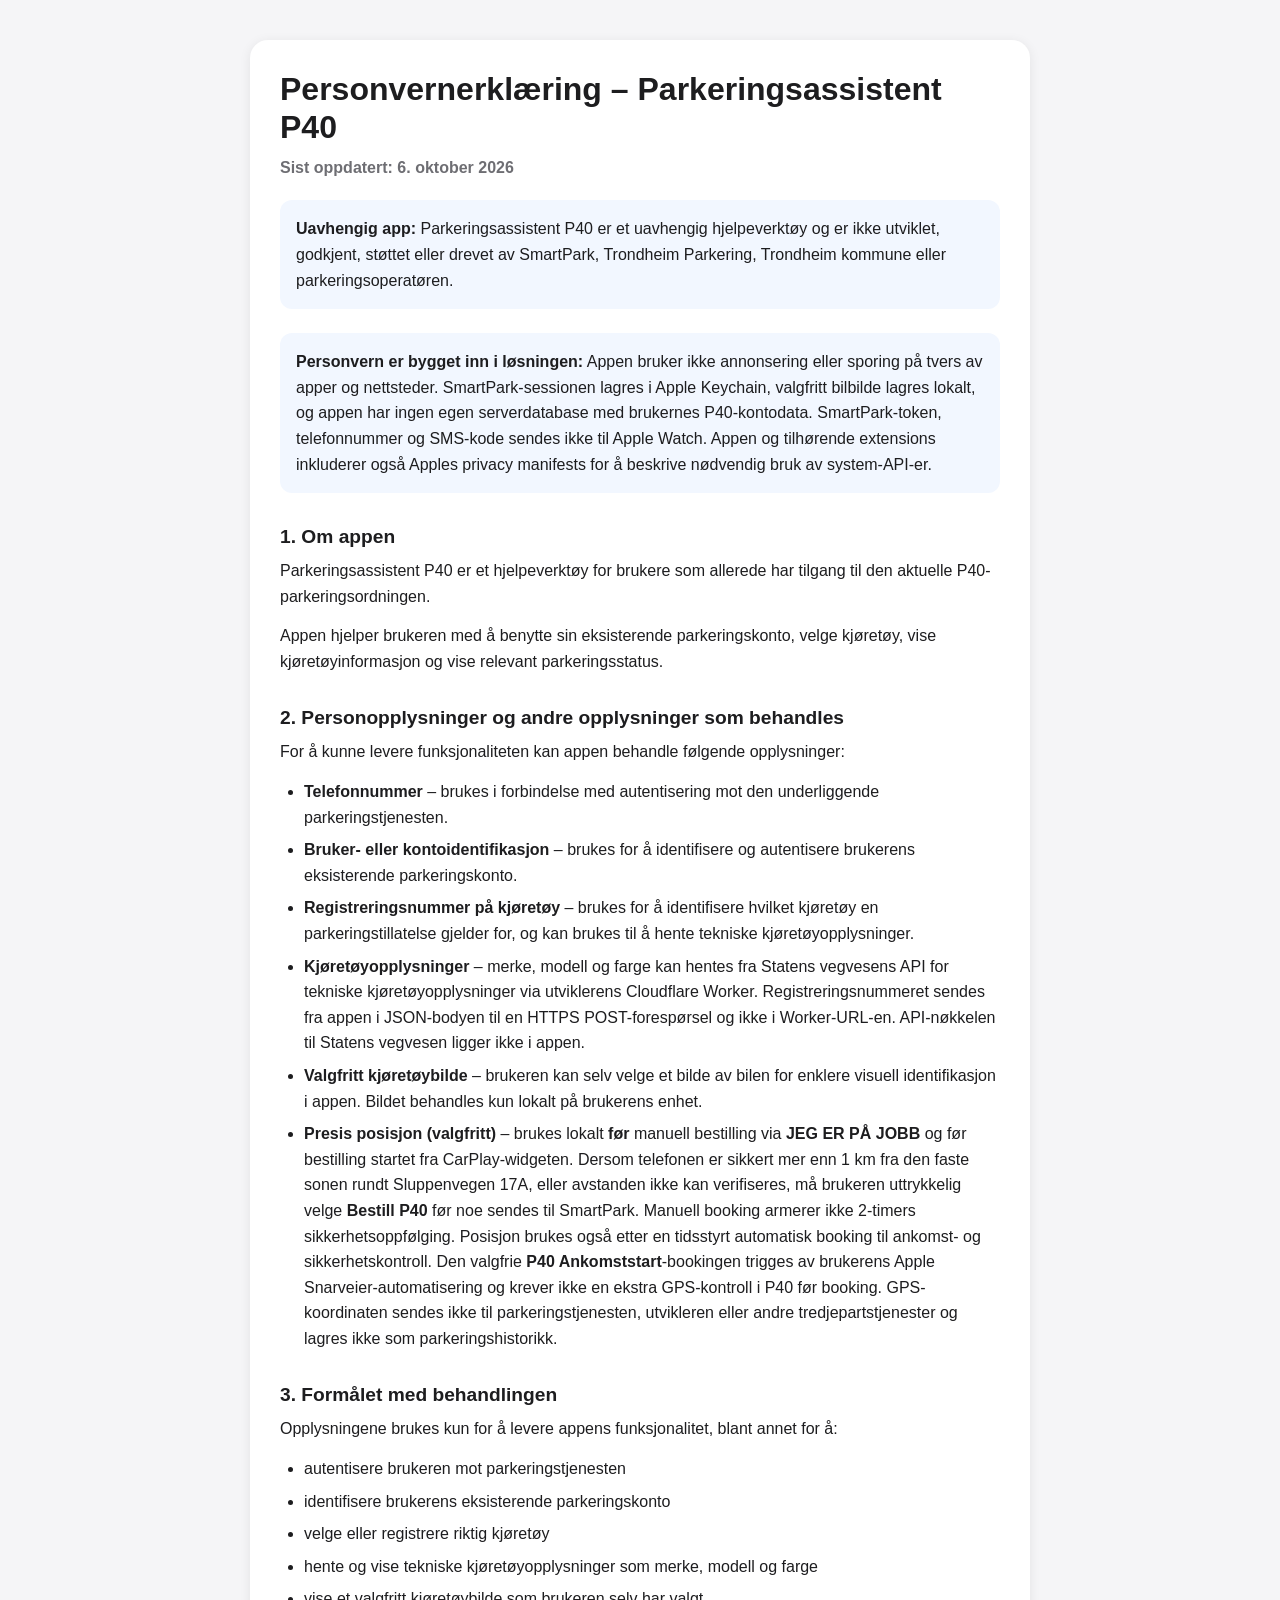
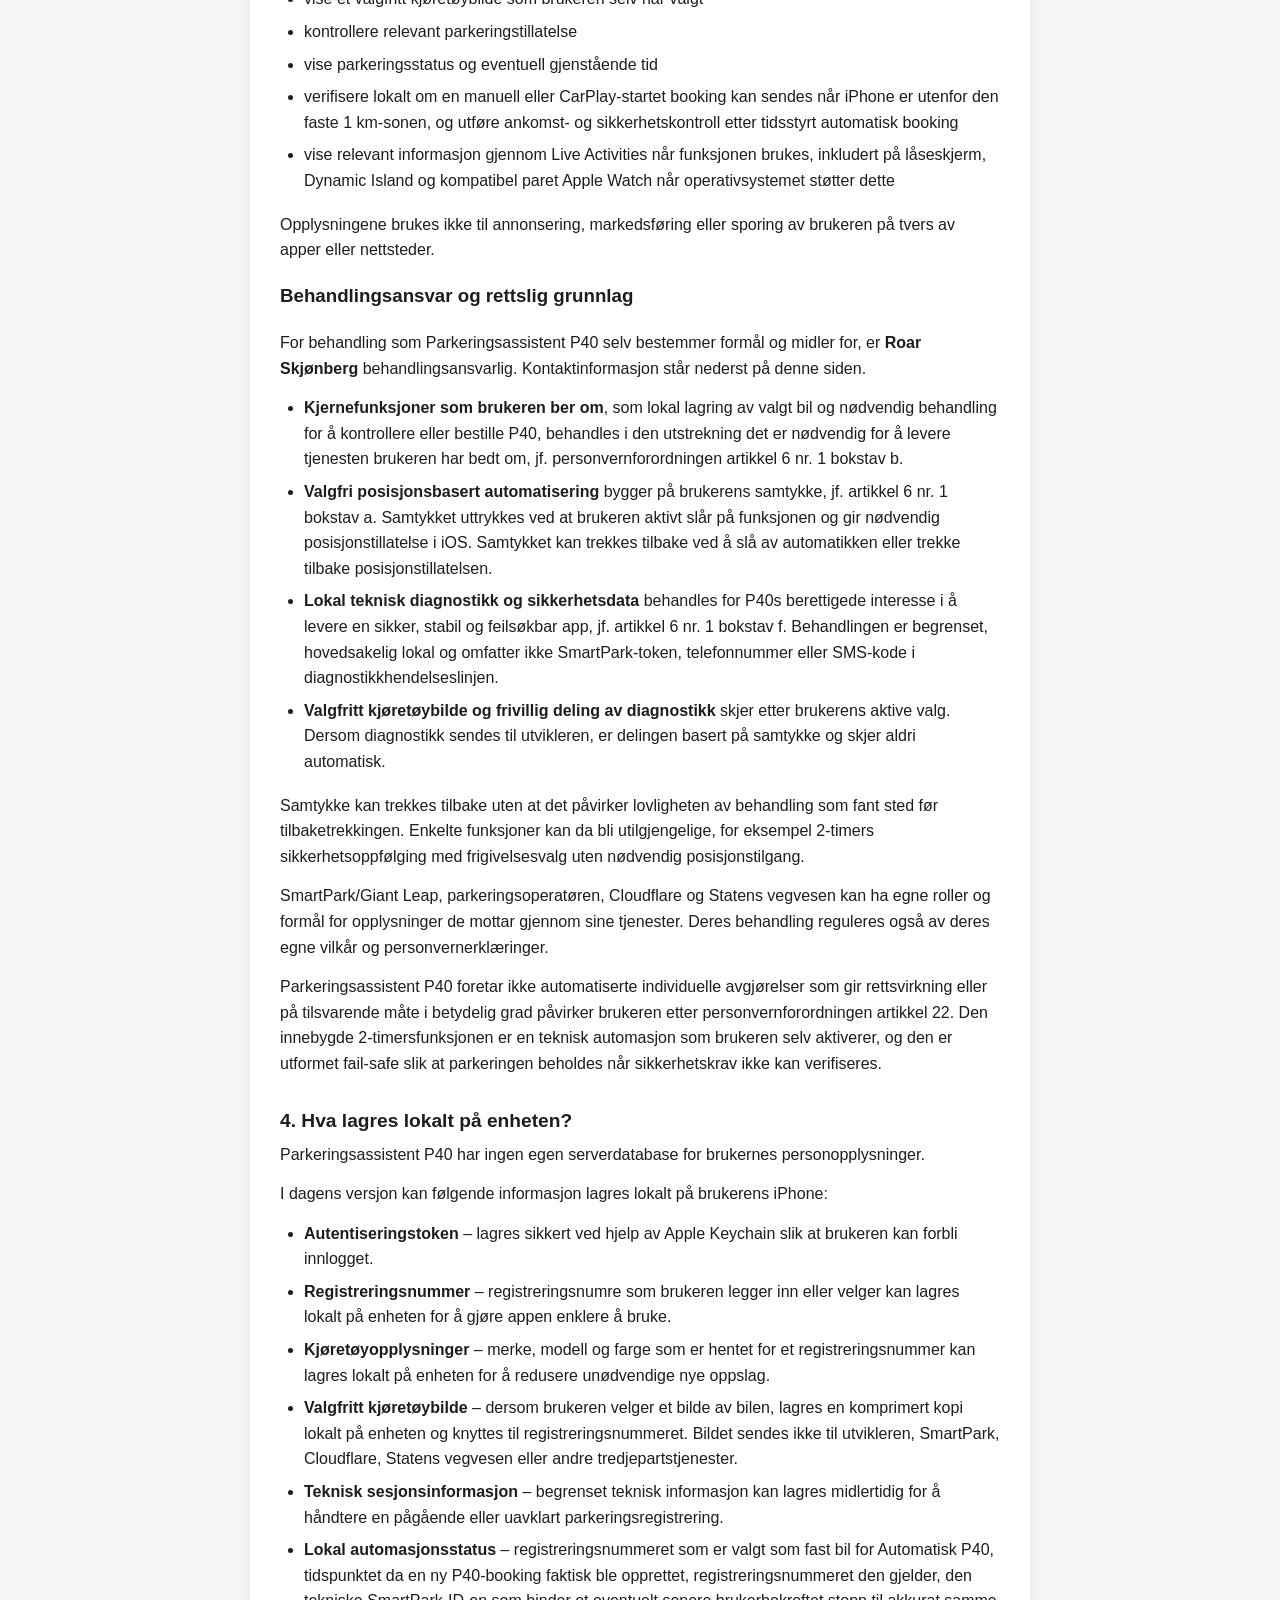
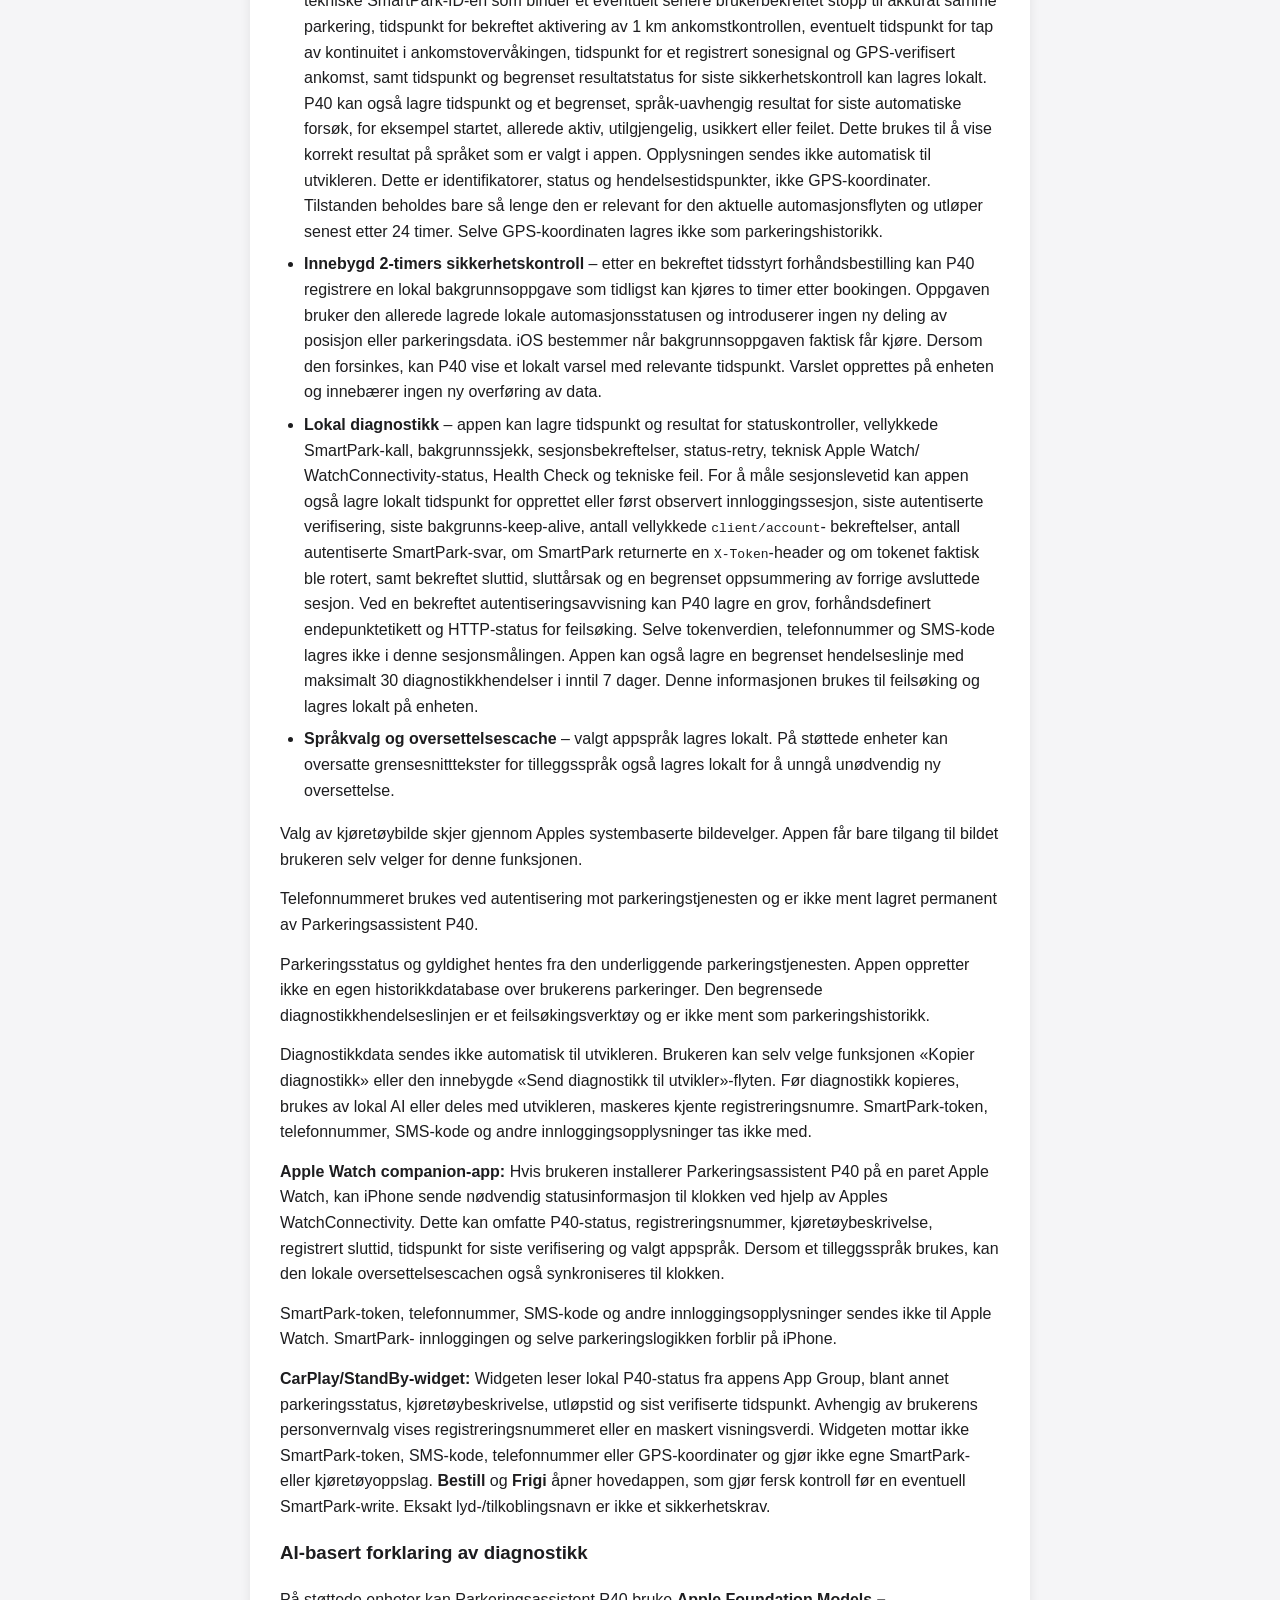
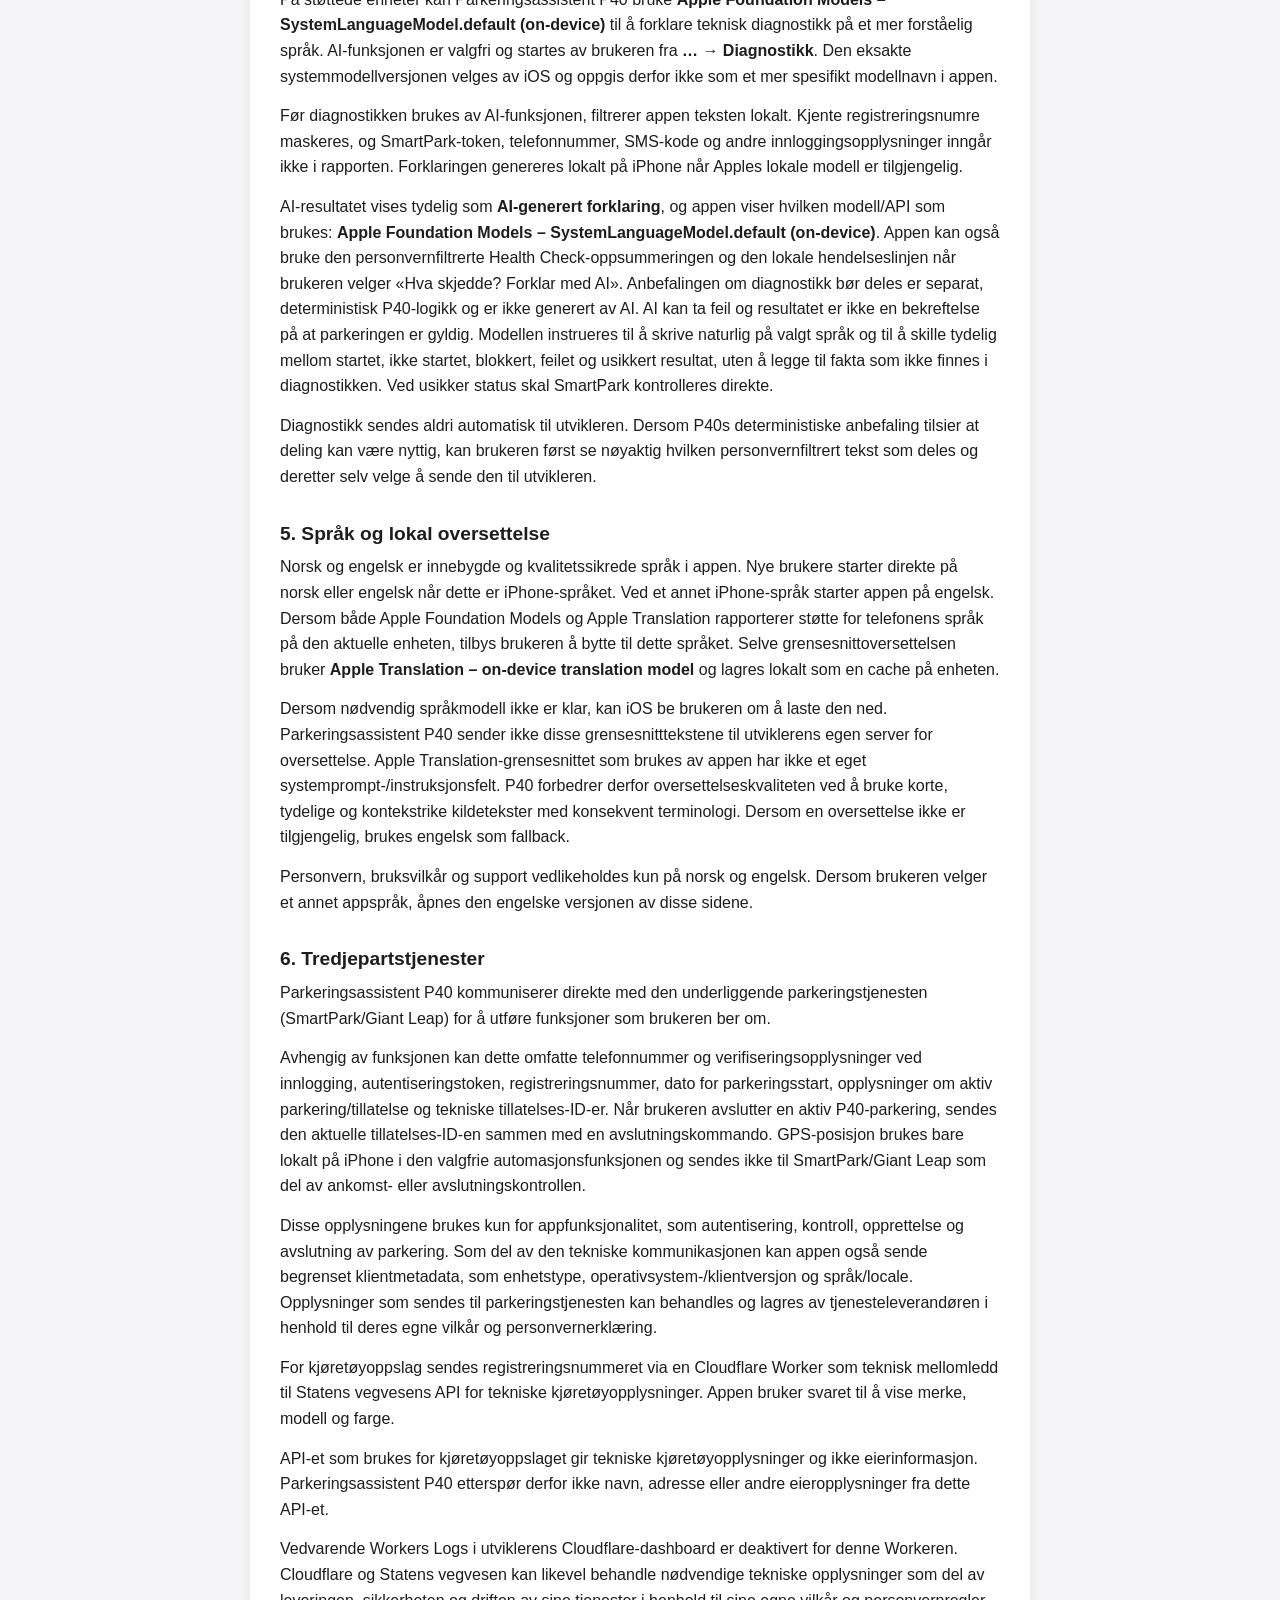
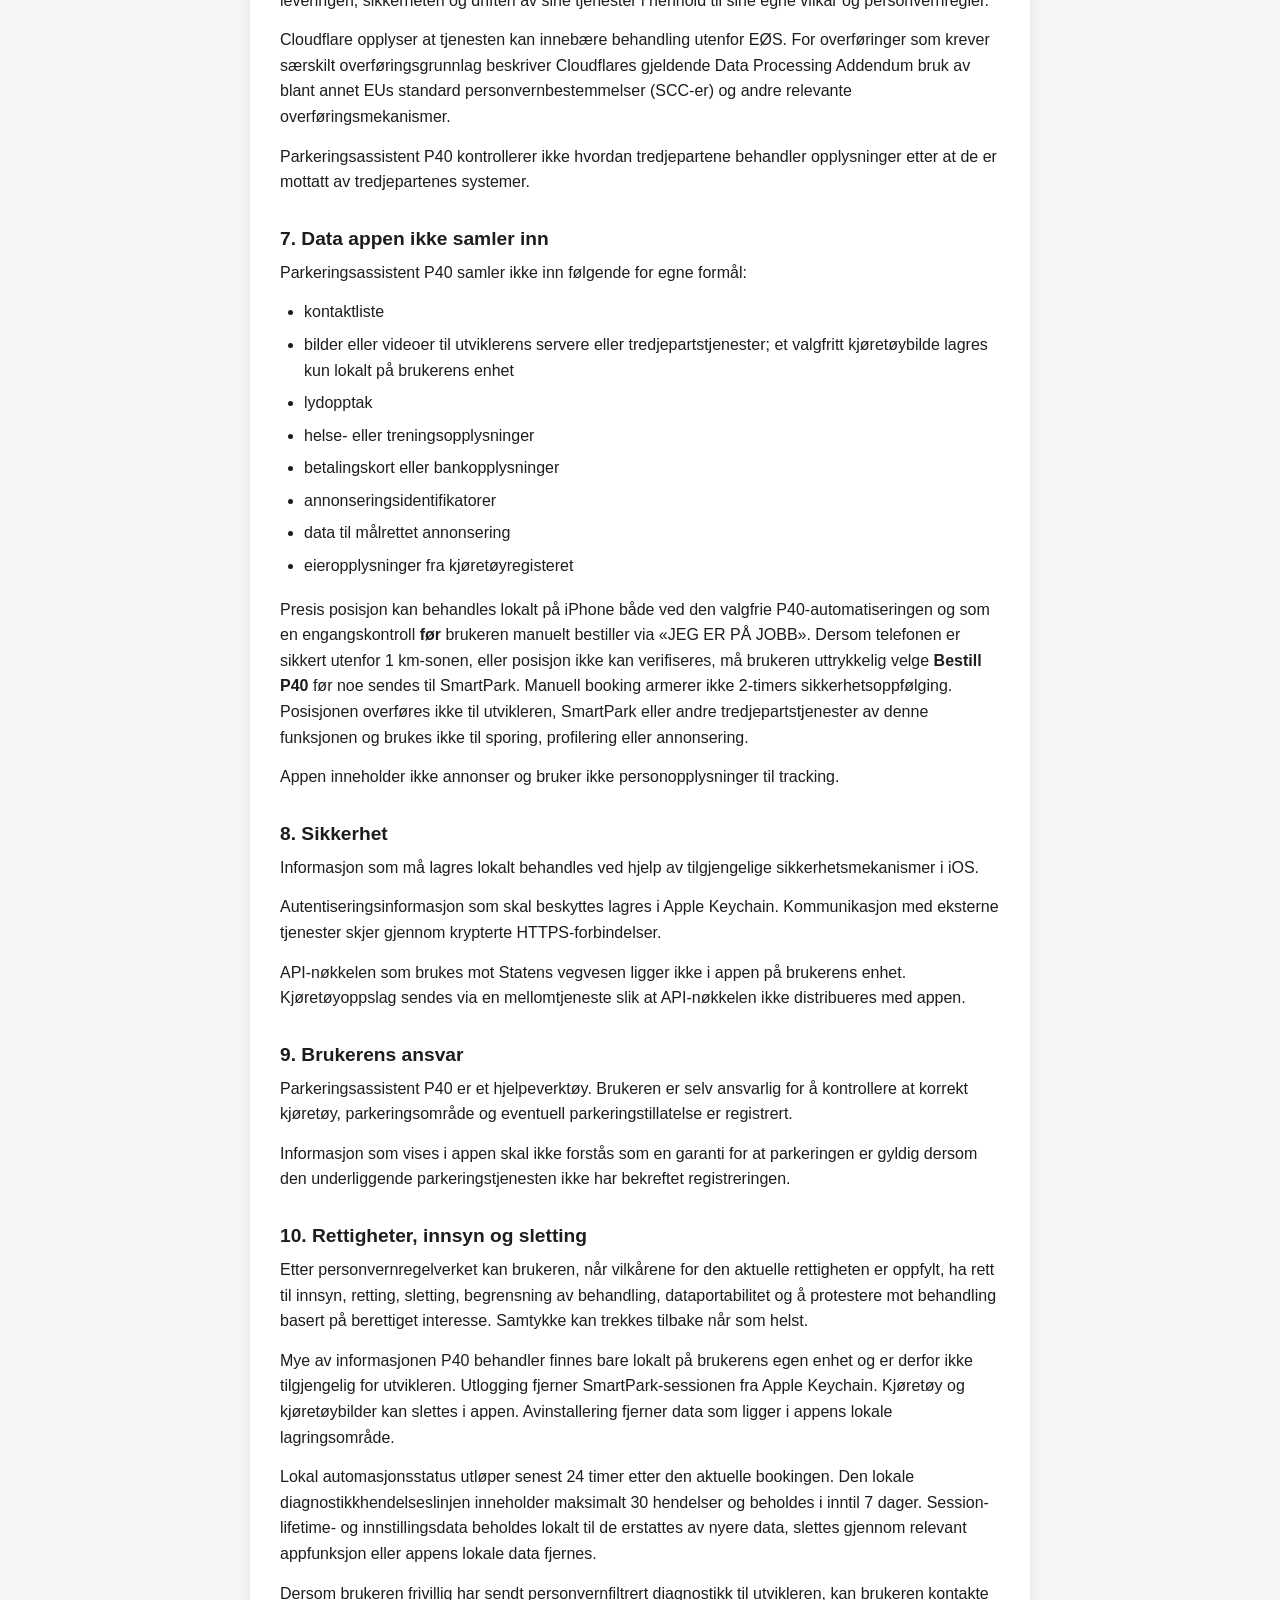
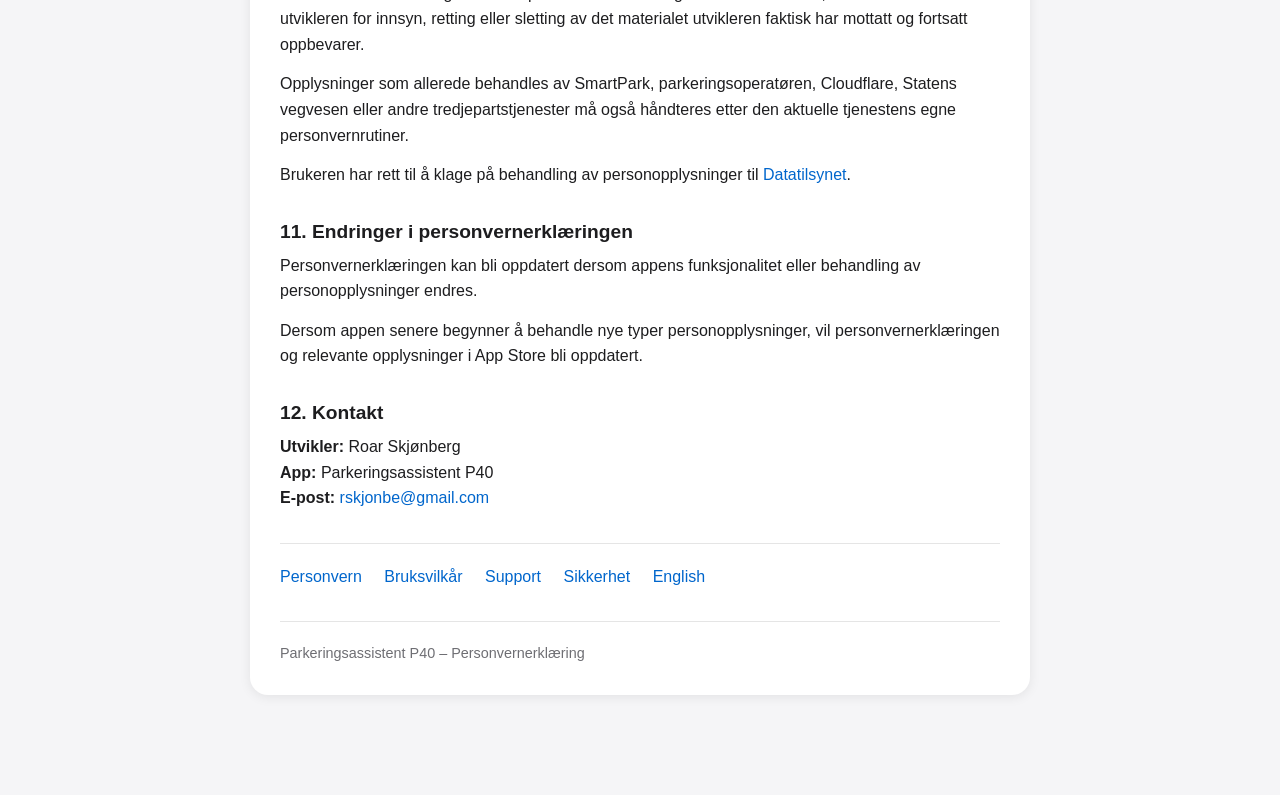
==== commit 8ce51570: "Build 80 docs: update privacy and language details (NO)" ====
--- a/index.html
+++ b/index.html
@@ -17,7 +17,7 @@
     <h1>Personvernerklæring – Parkeringsassistent P40</h1>
 
     <p class="updated">
-      <strong>Sist oppdatert: 5. oktober 2026</strong>
+      <strong>Sist oppdatert: 6. oktober 2026</strong>
     </p>
 
     <div class="notice">
@@ -242,8 +242,12 @@
         ankomstkontrollen, eventuelt tidspunkt for tap av kontinuitet i
         ankomstovervåkingen, tidspunkt for et registrert sonesignal og
         GPS-verifisert ankomst, samt tidspunkt og begrenset resultatstatus for
-        siste sikkerhetskontroll kan lagres lokalt. Dette er identifikatorer,
-        status og hendelsestidspunkter, ikke GPS-koordinater.
+        siste sikkerhetskontroll kan lagres lokalt. P40 kan også lagre tidspunkt
+        og et begrenset, språk-uavhengig resultat for siste automatiske forsøk,
+        for eksempel startet, allerede aktiv, utilgjengelig, usikkert eller
+        feilet. Dette brukes til å vise korrekt resultat på språket som er valgt
+        i appen. Opplysningen sendes ikke automatisk til utvikleren. Dette er
+        identifikatorer, status og hendelsestidspunkter, ikke GPS-koordinater.
         Tilstanden beholdes bare så lenge den er relevant for den aktuelle
         automasjonsflyten og utløper senest etter 24 timer. Selve
         GPS-koordinaten lagres ikke som parkeringshistorikk.
@@ -371,8 +375,11 @@
       og den lokale hendelseslinjen når brukeren velger «Hva skjedde? Forklar
       med AI». Anbefalingen om diagnostikk bør deles er separat,
       deterministisk P40-logikk og er ikke generert av AI. AI kan ta feil og
-      resultatet er ikke en bekreftelse på at parkeringen er gyldig. Ved
-      usikker status skal SmartPark kontrolleres direkte.
+      resultatet er ikke en bekreftelse på at parkeringen er gyldig. Modellen
+      instrueres til å skrive naturlig på valgt språk og til å skille tydelig
+      mellom startet, ikke startet, blokkert, feilet og usikkert resultat, uten
+      å legge til fakta som ikke finnes i diagnostikken. Ved usikker status skal
+      SmartPark kontrolleres direkte.
     </p>
 
     <p>
@@ -388,12 +395,10 @@
       Norsk og engelsk er innebygde og kvalitetssikrede språk i appen.
       Nye brukere starter direkte på norsk eller engelsk når dette er
       iPhone-språket. Ved et annet iPhone-språk starter appen på engelsk.
-      Dersom Apple Translation rapporterer støtte for telefonens språk på den
-      aktuelle enheten, tilbys brukeren å bytte til dette språket. Foundation
-      Models er en separat funksjon som bare brukes til valgfri AI-basert
-      diagnostikk og er ikke et krav for grensesnittoversettelse. Selve
-      grensesnittoversettelsen bruker <strong>Apple Translation – on-device
-      translation model</strong> og lagres
+      Dersom både Apple Foundation Models og Apple Translation rapporterer støtte
+      for telefonens språk på den aktuelle enheten, tilbys brukeren å bytte til
+      dette språket. Selve grensesnittoversettelsen bruker
+      <strong>Apple Translation – on-device translation model</strong> og lagres
       lokalt som en cache på enheten.
     </p>
 
@@ -401,8 +406,11 @@
       Dersom nødvendig språkmodell ikke er klar, kan iOS be brukeren om å
       laste den ned. Parkeringsassistent P40 sender ikke disse
       grensesnitttekstene til utviklerens egen server for oversettelse.
-      Dersom en oversettelse ikke er tilgjengelig, brukes engelsk som
-      fallback.
+      Apple Translation-grensesnittet som brukes av appen har ikke et eget
+      systemprompt-/instruksjonsfelt. P40 forbedrer derfor oversettelseskvaliteten
+      ved å bruke korte, tydelige og kontekstrike kildetekster med konsekvent
+      terminologi. Dersom en oversettelse ikke er tilgjengelig, brukes engelsk
+      som fallback.
     </p>
 
     <p>
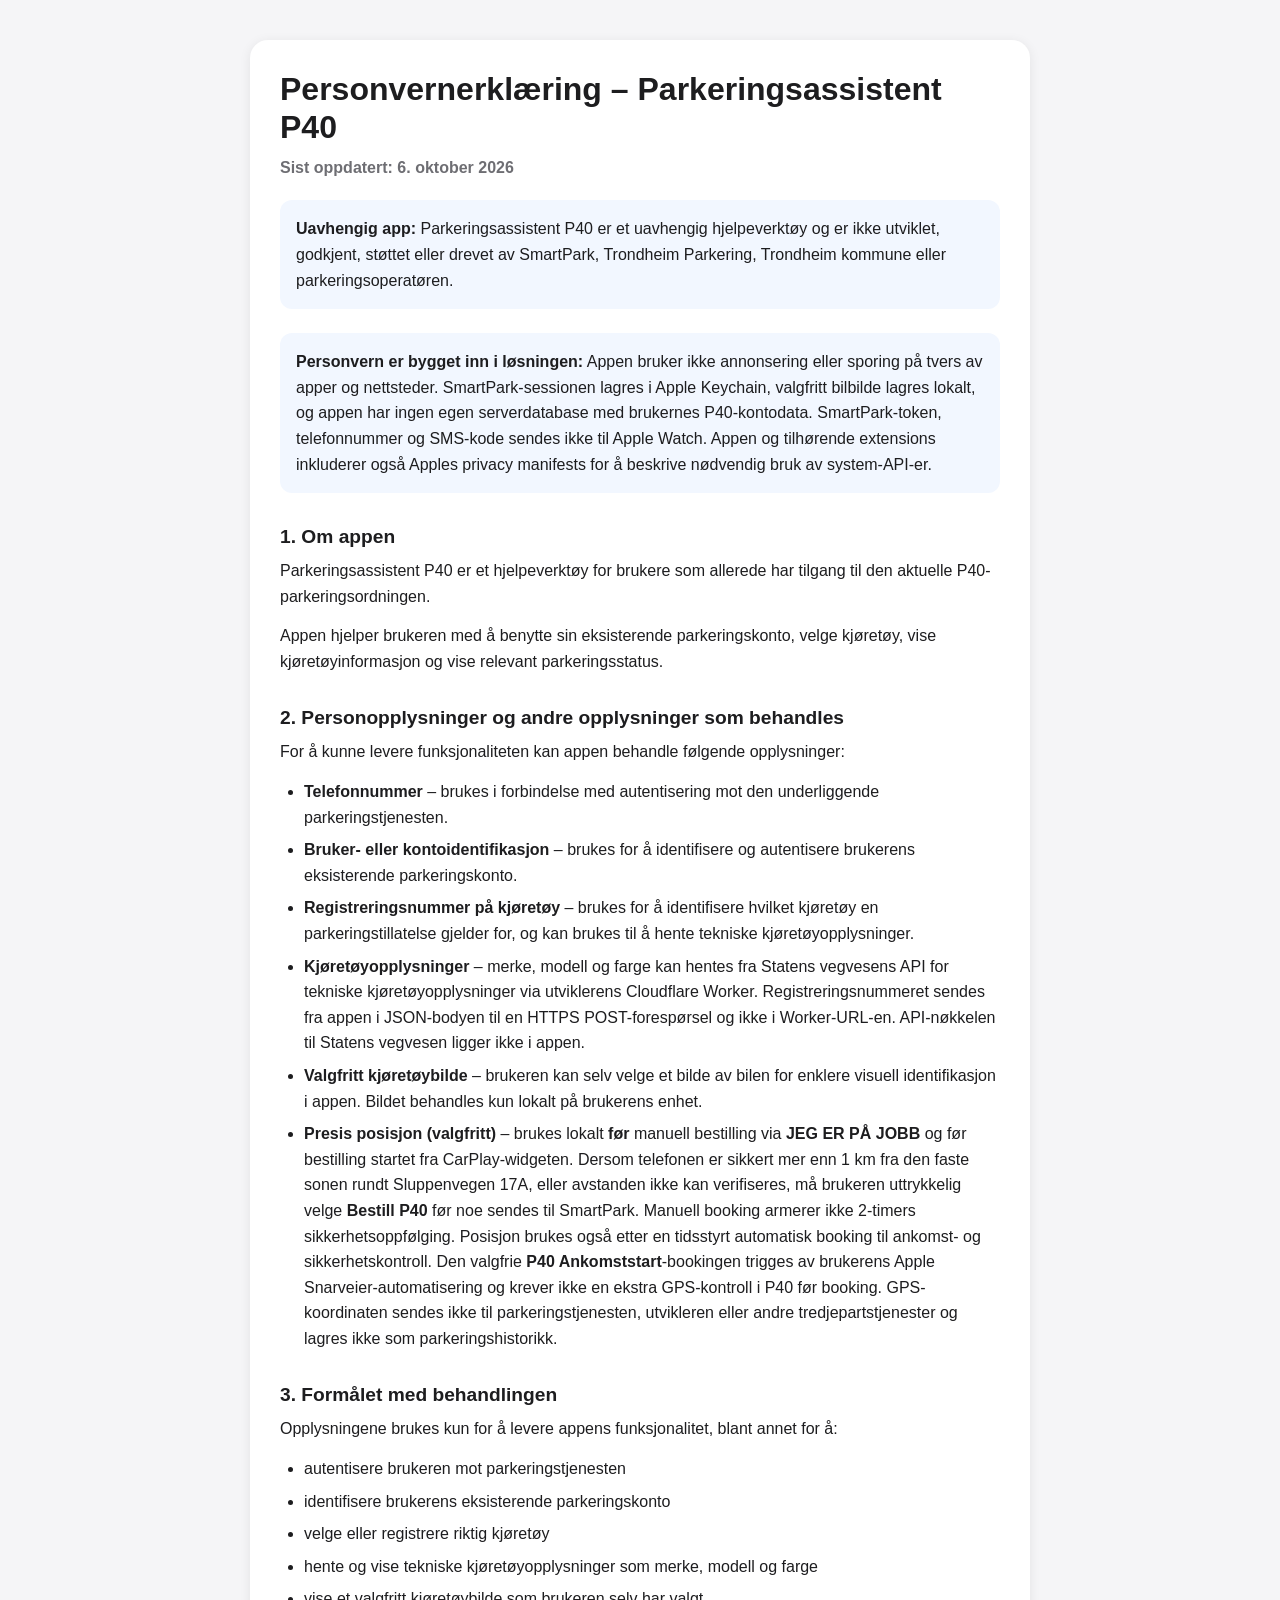
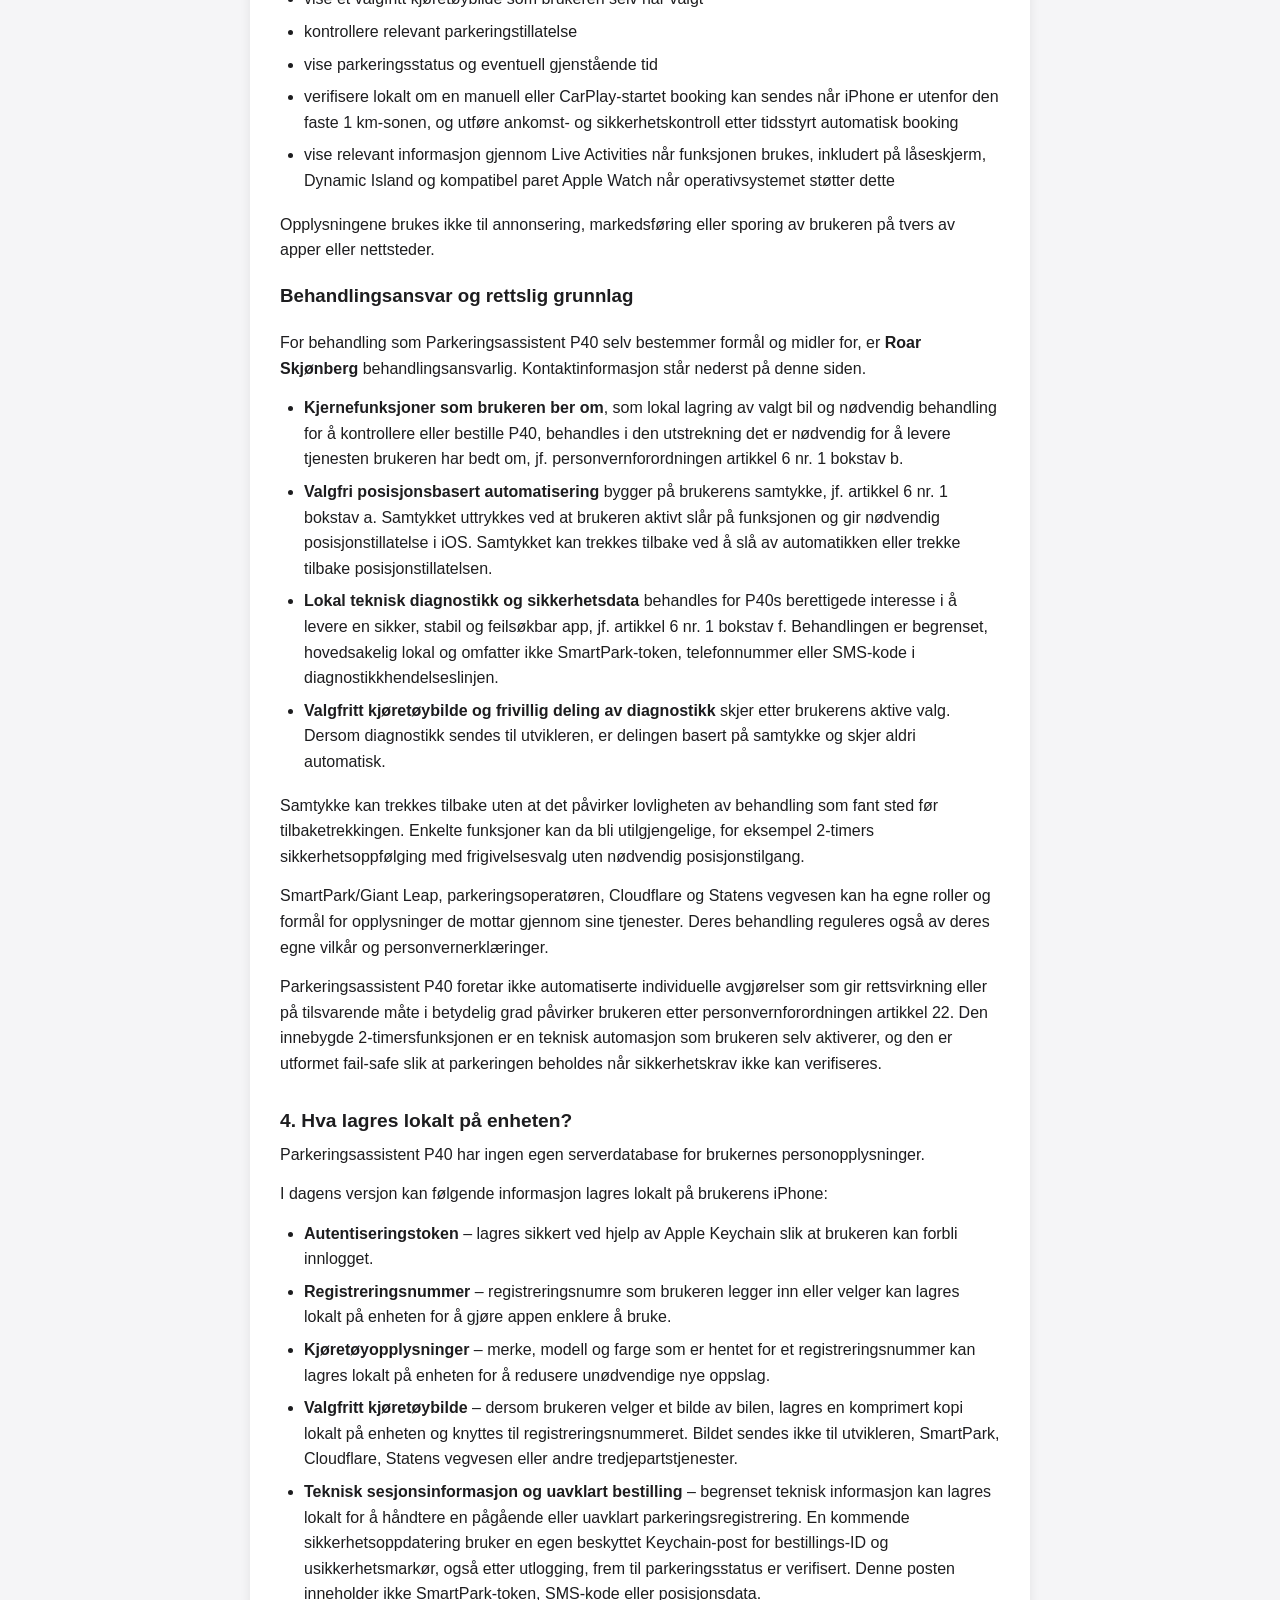
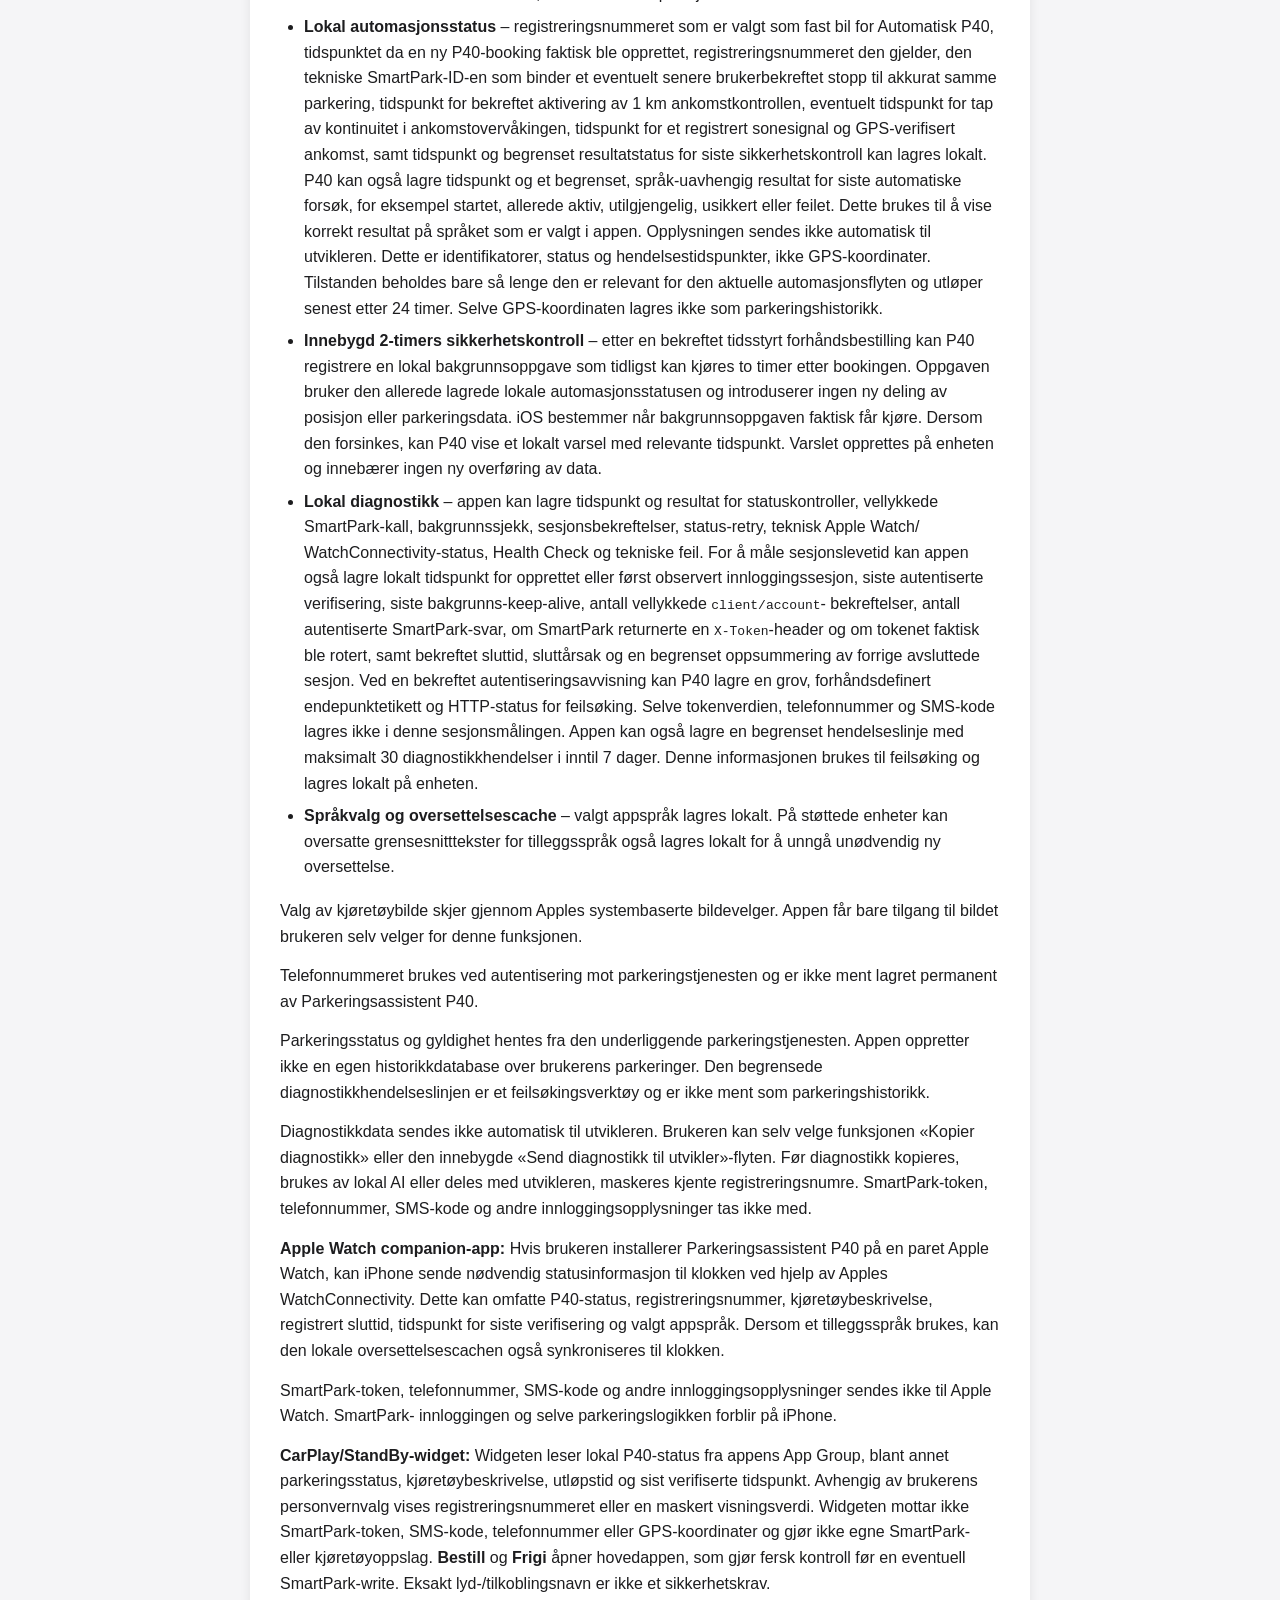
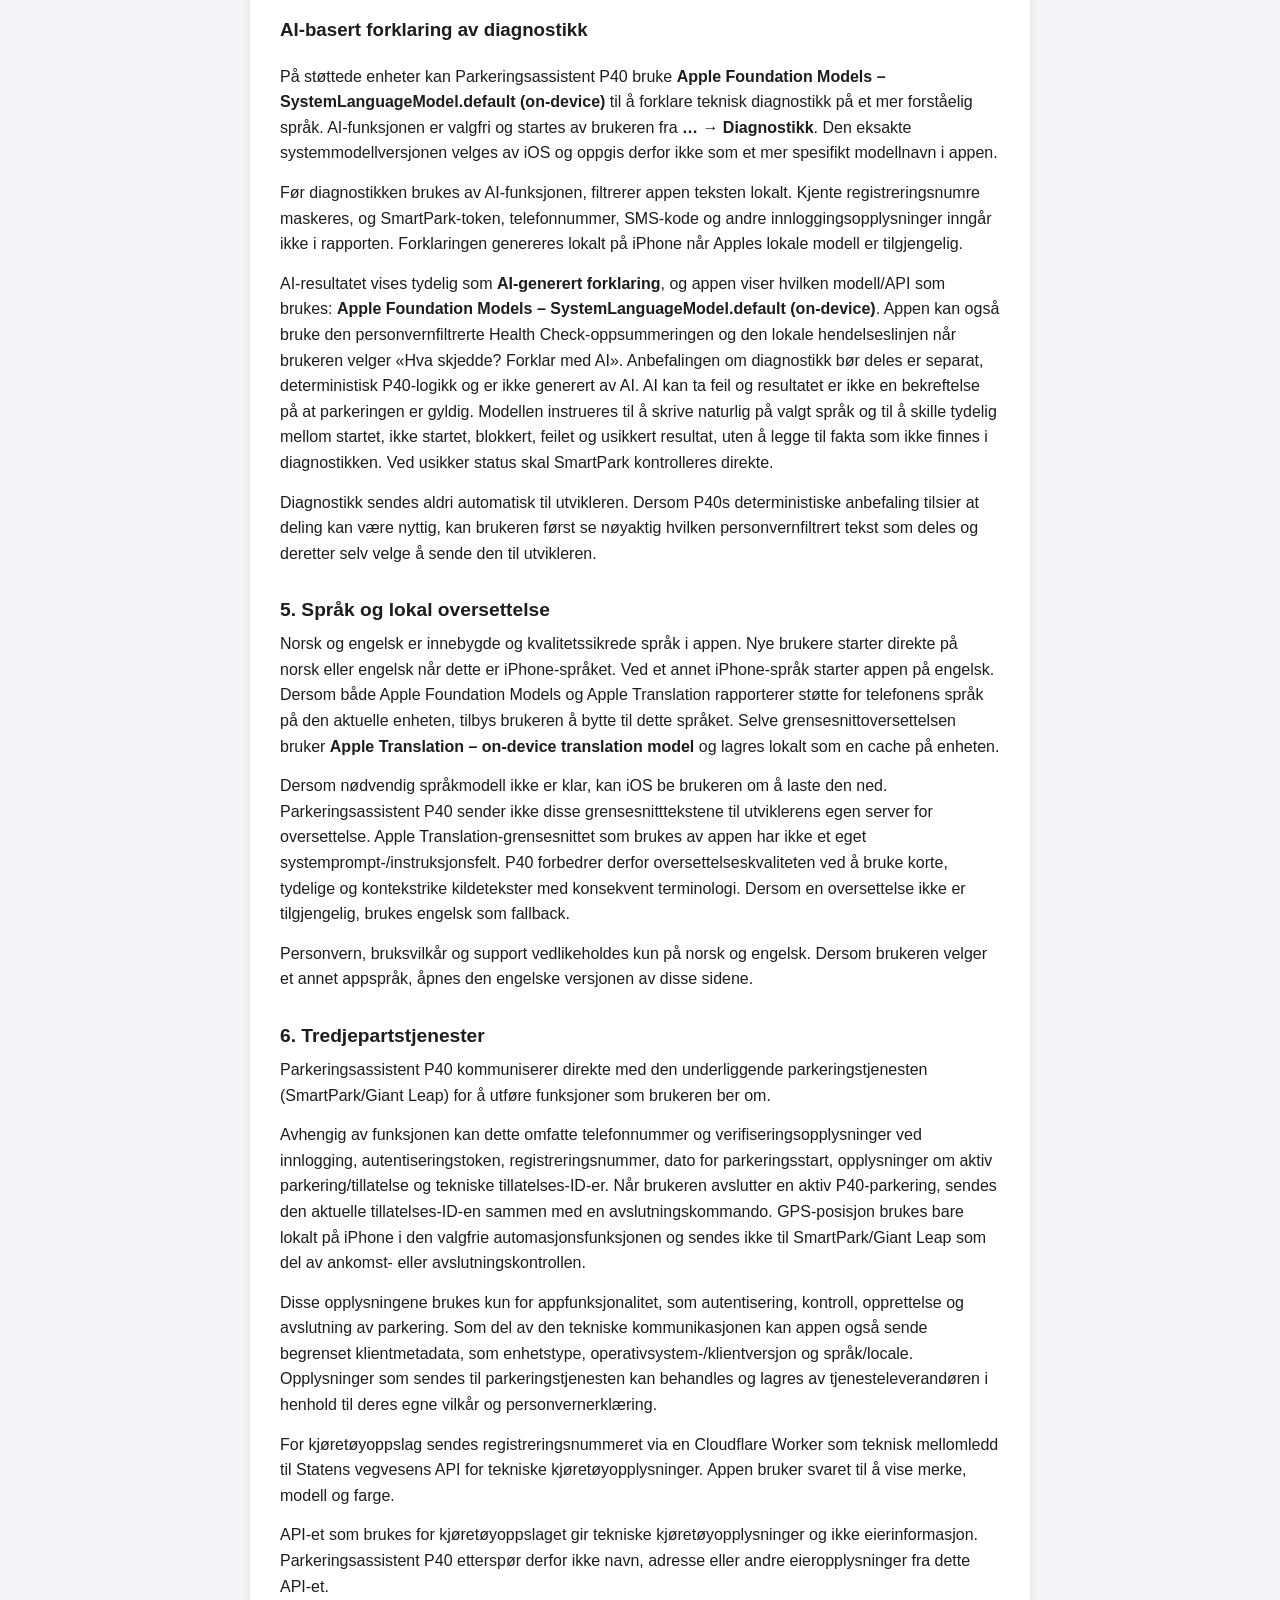
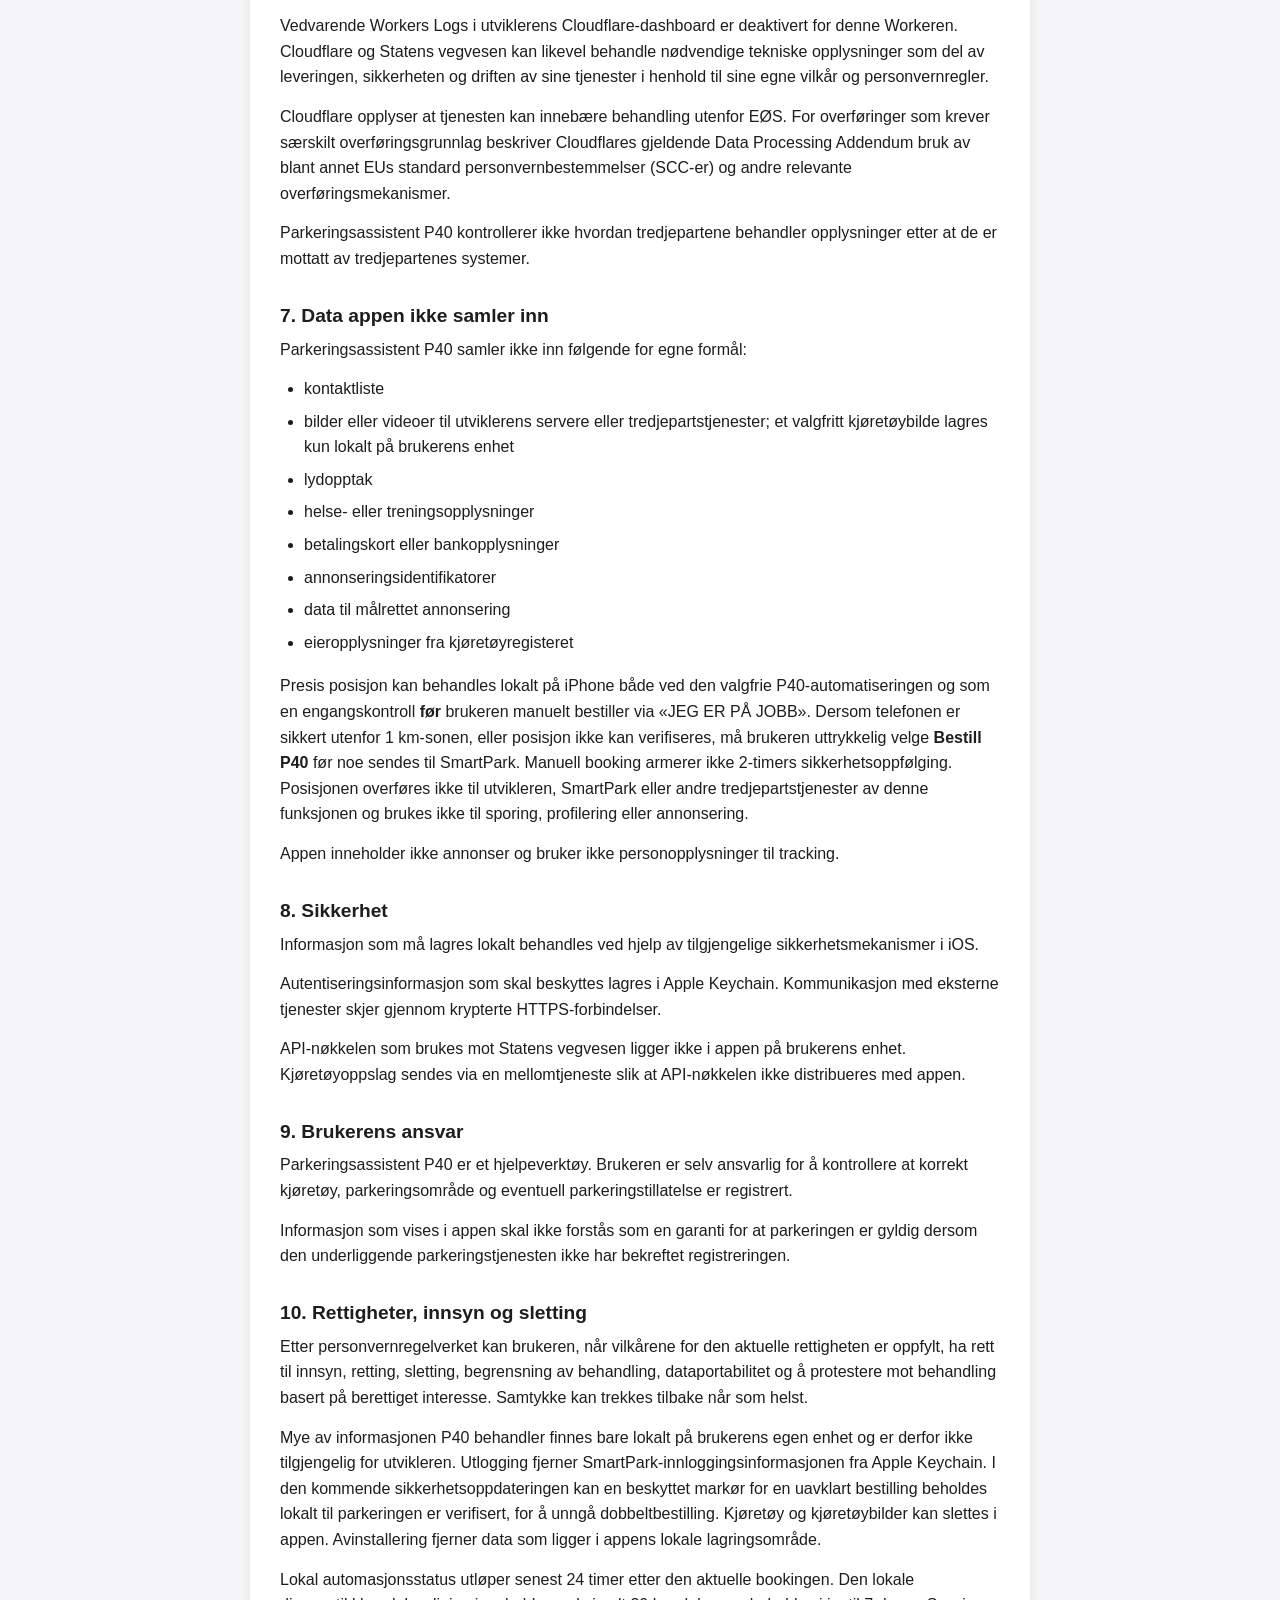
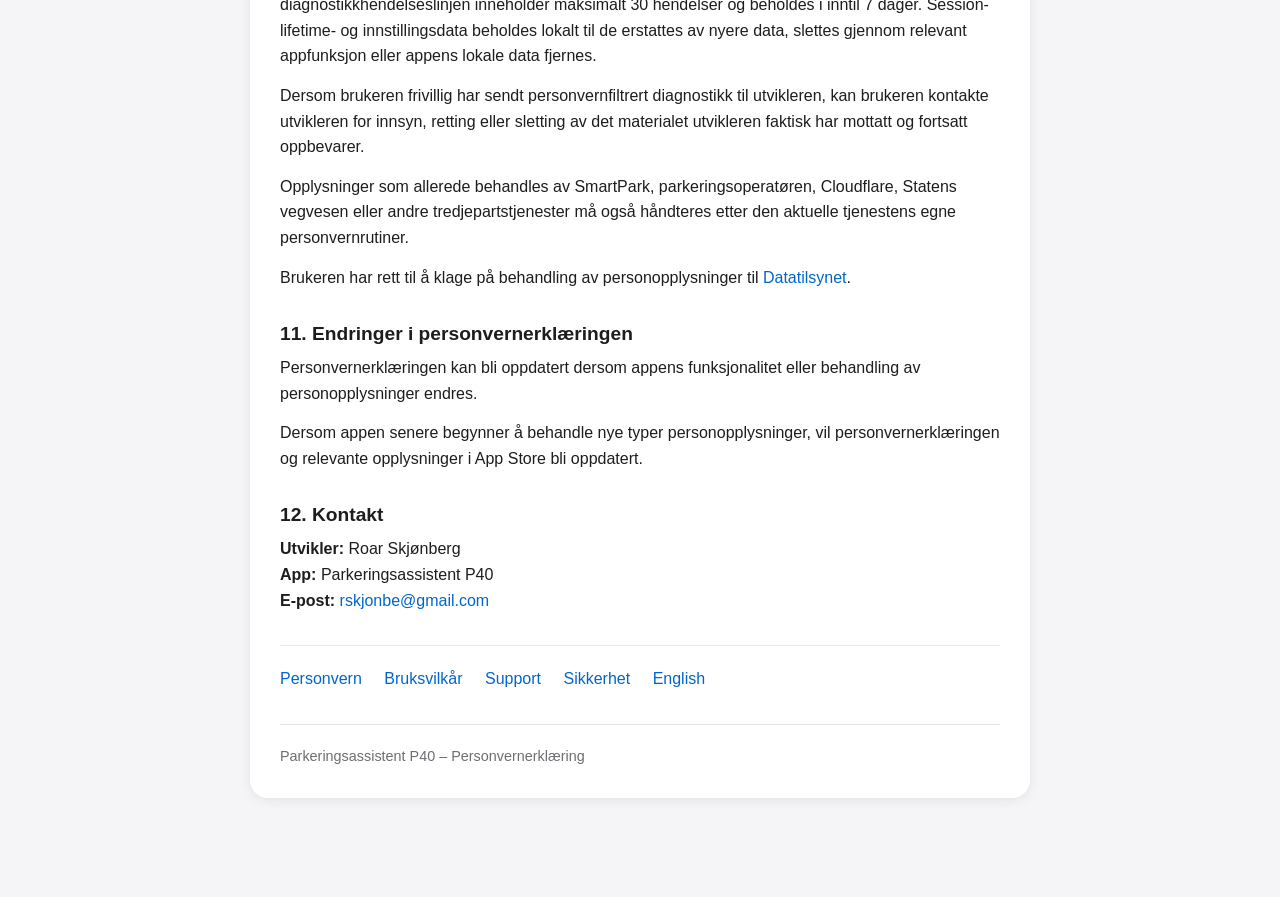
==== commit a3305f99: "Docs: align future P40 renewal and local booking-safety retention [skip ci]" ====
--- a/index.html
+++ b/index.html
@@ -228,9 +228,13 @@
       </li>
 
       <li>
-        <strong>Teknisk sesjonsinformasjon</strong> – begrenset teknisk
-        informasjon kan lagres midlertidig for å håndtere en pågående eller
-        uavklart parkeringsregistrering.
+        <strong>Teknisk sesjonsinformasjon og uavklart bestilling</strong> –
+        begrenset teknisk informasjon kan lagres lokalt for å håndtere en
+        pågående eller uavklart parkeringsregistrering. En kommende
+        sikkerhetsoppdatering bruker en egen beskyttet Keychain-post for
+        bestillings-ID og usikkerhetsmarkør, også etter utlogging, frem til
+        parkeringsstatus er verifisert. Denne posten inneholder ikke
+        SmartPark-token, SMS-kode eller posisjonsdata.
       </li>
 
       <li>
@@ -567,7 +571,10 @@
     <p>
       Mye av informasjonen P40 behandler finnes bare lokalt på brukerens egen
       enhet og er derfor ikke tilgjengelig for utvikleren. Utlogging fjerner
-      SmartPark-sessionen fra Apple Keychain. Kjøretøy og kjøretøybilder kan
+      SmartPark-innloggingsinformasjonen fra Apple Keychain. I den kommende
+      sikkerhetsoppdateringen kan en beskyttet markør for en uavklart bestilling
+      beholdes lokalt til parkeringen er verifisert, for å unngå dobbeltbestilling.
+      Kjøretøy og kjøretøybilder kan
       slettes i appen. Avinstallering fjerner data som ligger i appens lokale
       lagringsområde.
     </p>
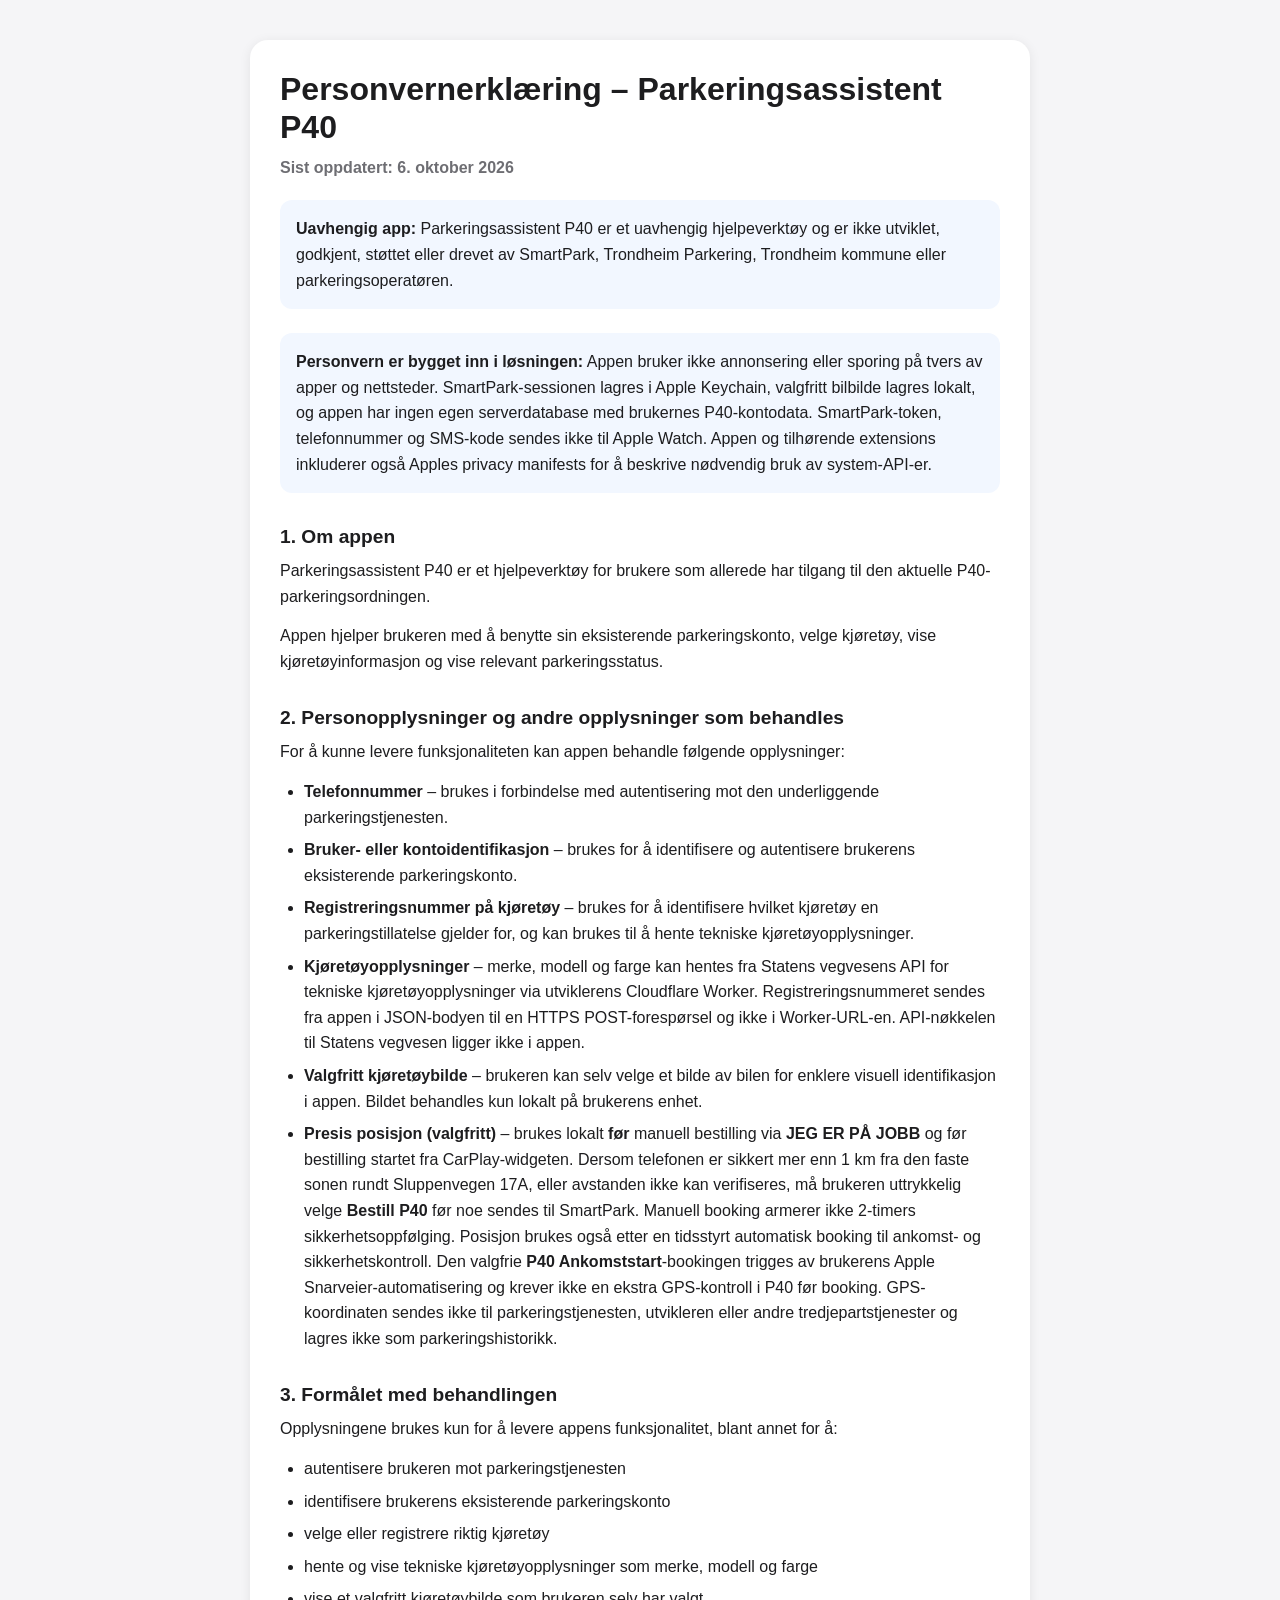
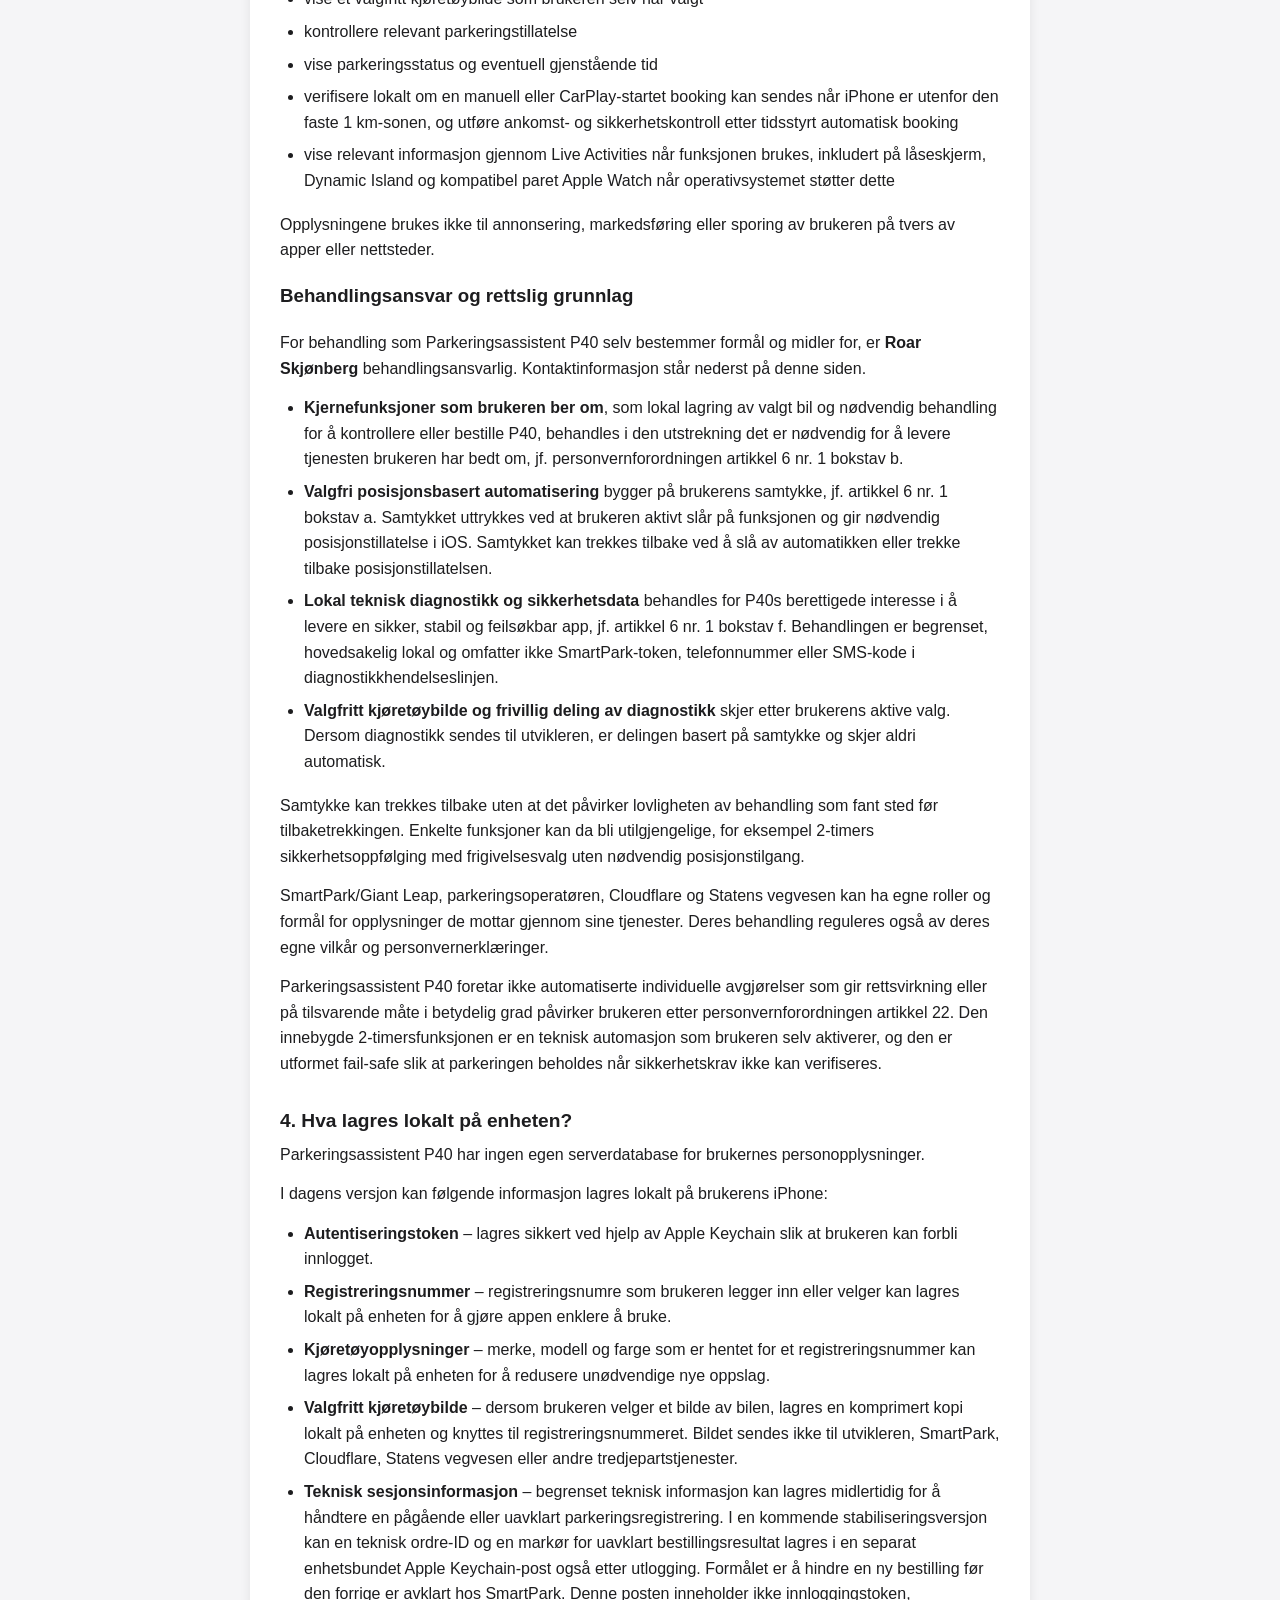
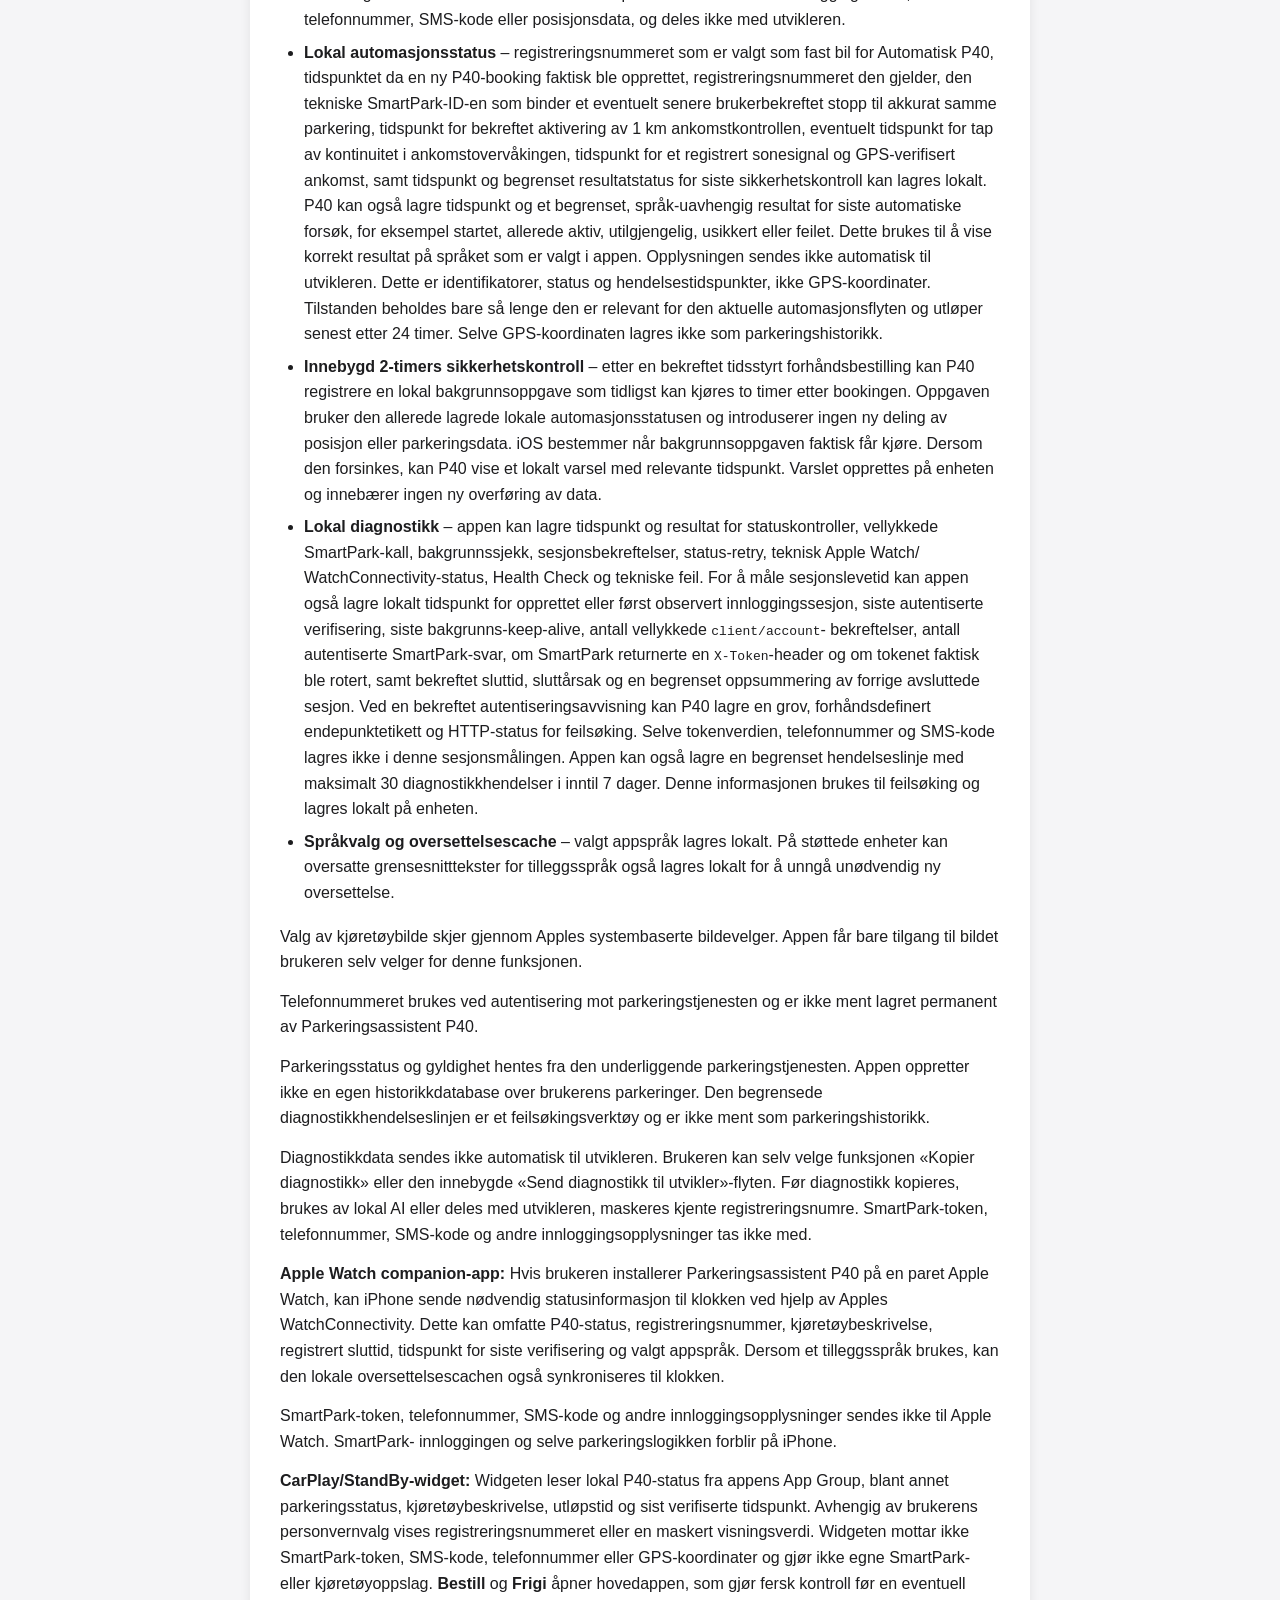
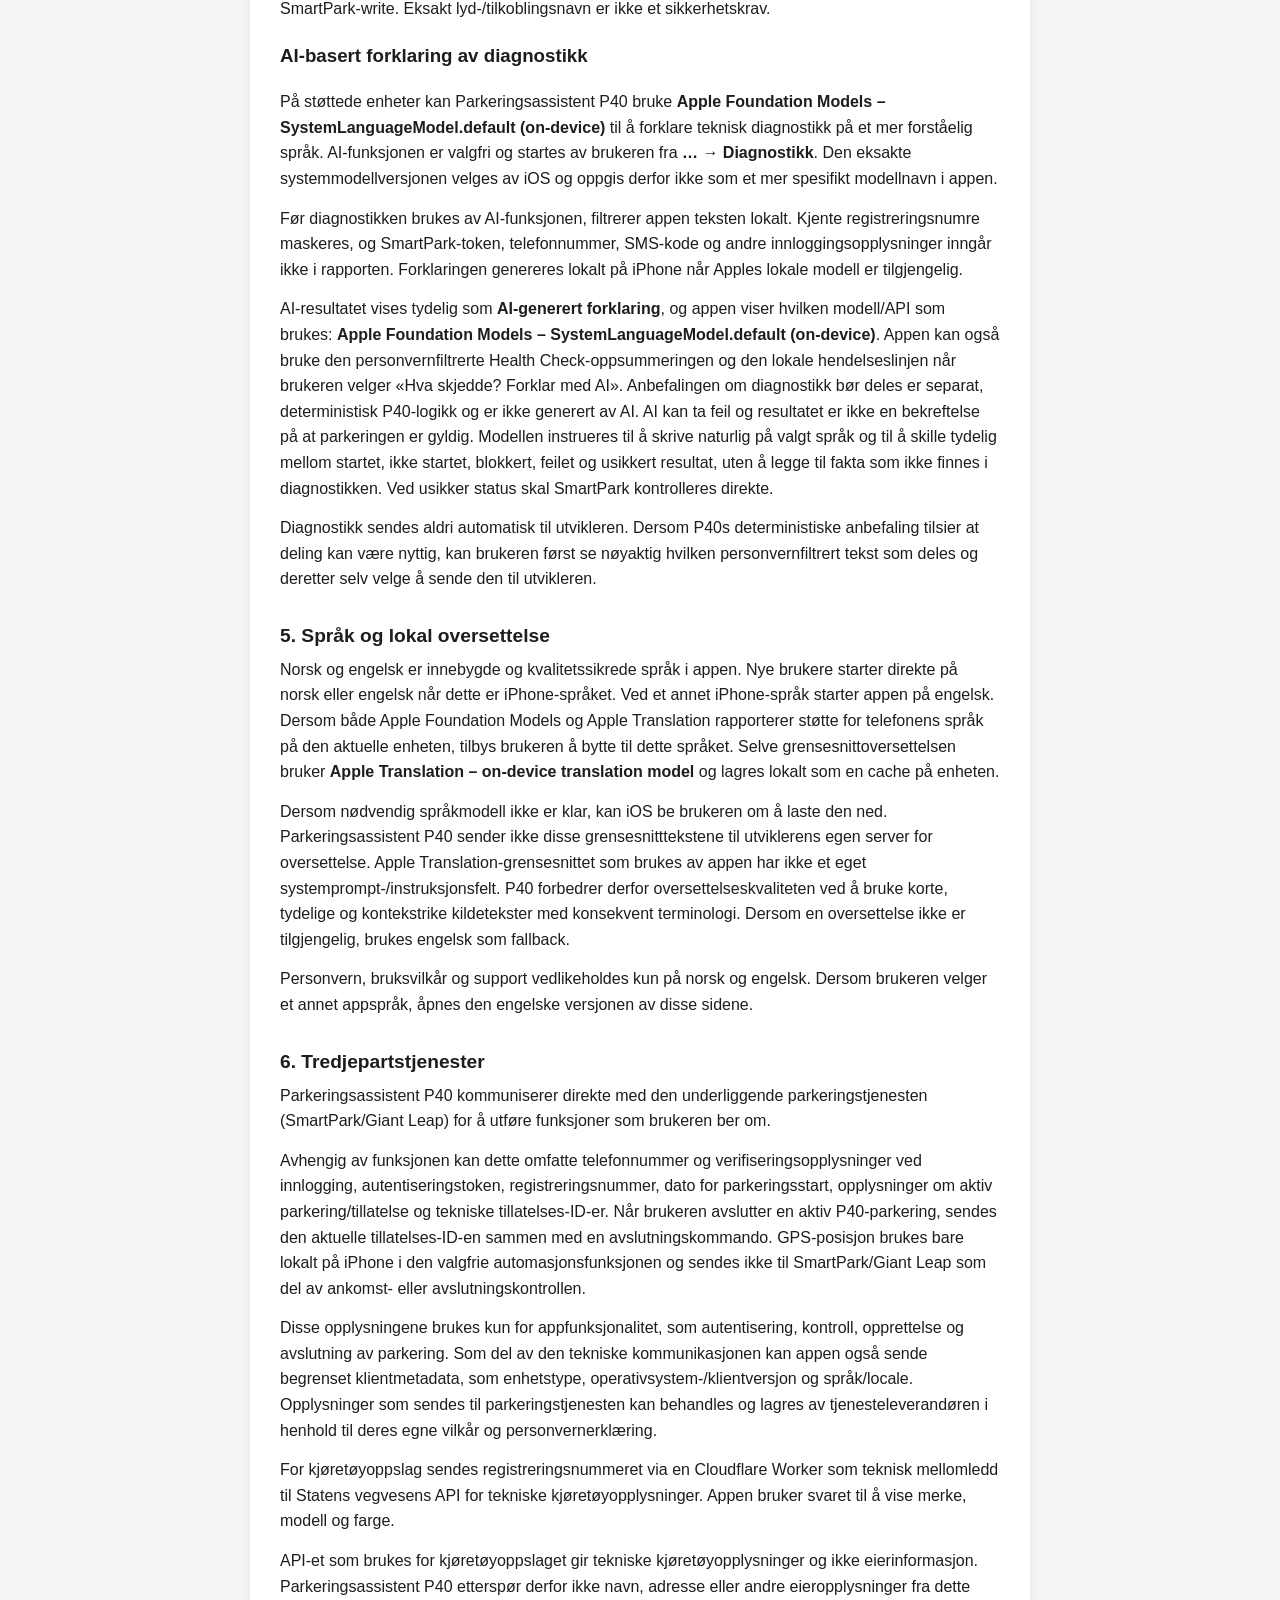
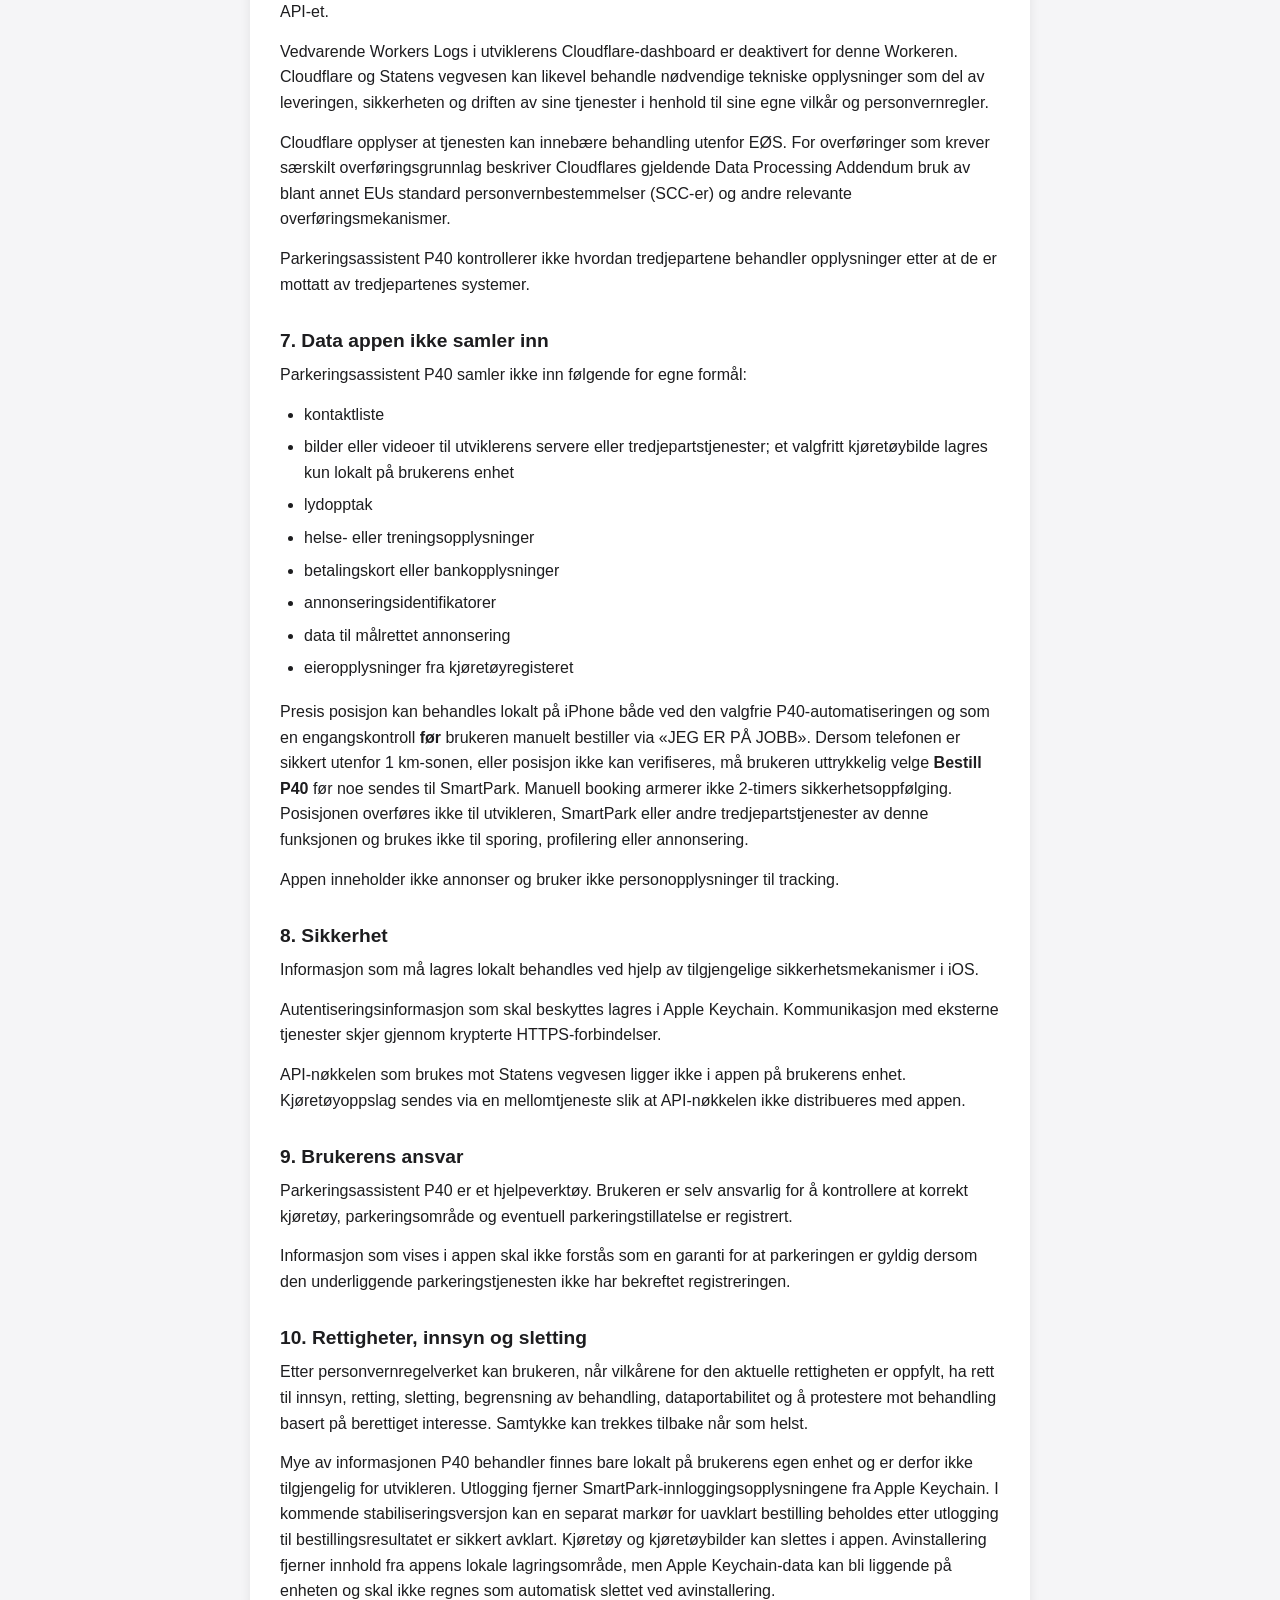
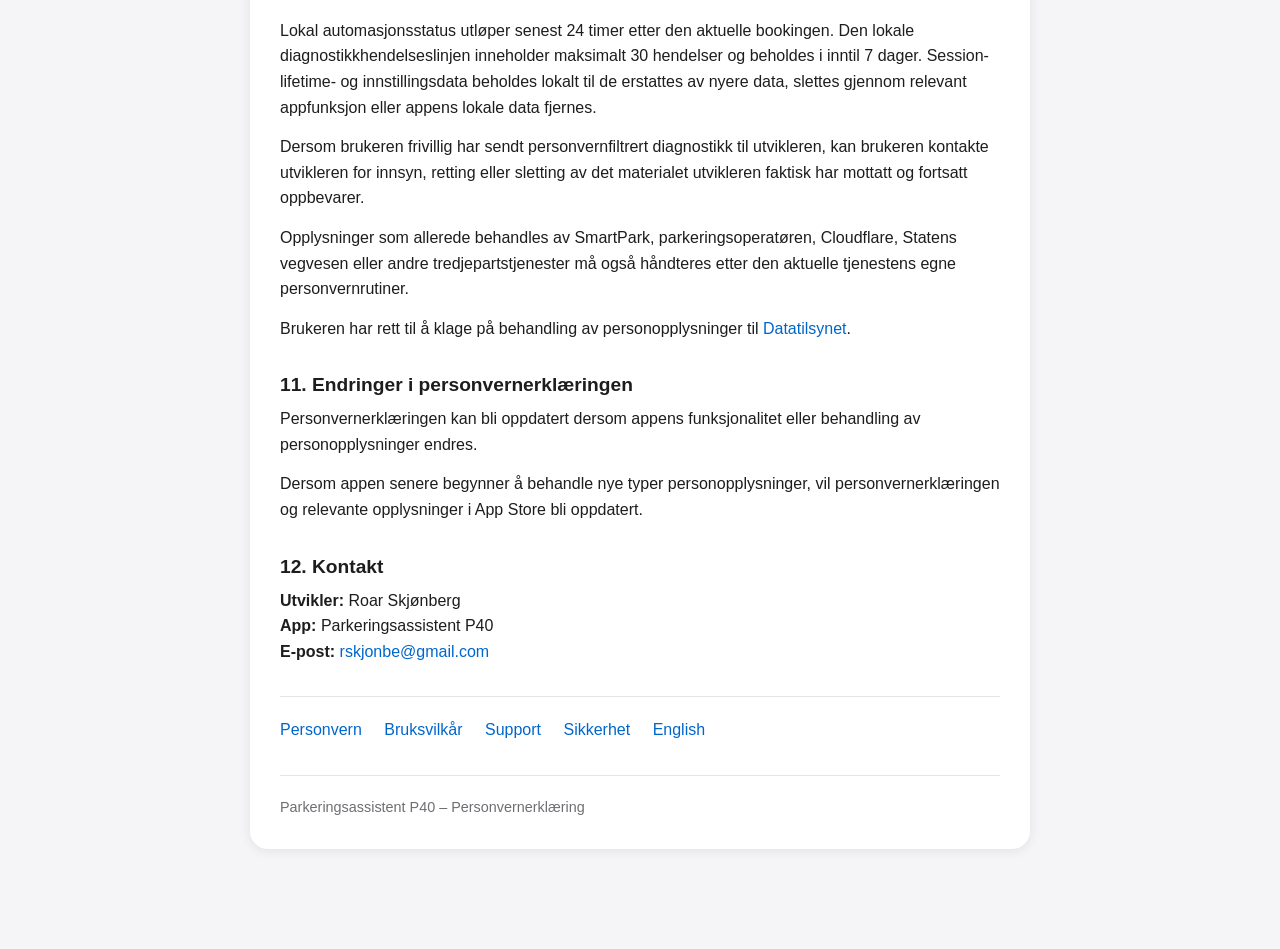
==== commit 9beda126: "Privacy: document planned local pending-order retention and Keychain removal semantics (NO) [skip ci" ====
--- a/index.html
+++ b/index.html
@@ -228,13 +228,15 @@
       </li>
 
       <li>
-        <strong>Teknisk sesjonsinformasjon og uavklart bestilling</strong> –
-        begrenset teknisk informasjon kan lagres lokalt for å håndtere en
-        pågående eller uavklart parkeringsregistrering. En kommende
-        sikkerhetsoppdatering bruker en egen beskyttet Keychain-post for
-        bestillings-ID og usikkerhetsmarkør, også etter utlogging, frem til
-        parkeringsstatus er verifisert. Denne posten inneholder ikke
-        SmartPark-token, SMS-kode eller posisjonsdata.
+        <strong>Teknisk sesjonsinformasjon</strong> – begrenset teknisk
+        informasjon kan lagres midlertidig for å håndtere en pågående eller
+        uavklart parkeringsregistrering.
+        I en kommende stabiliseringsversjon kan en teknisk ordre-ID og en
+        markør for uavklart bestillingsresultat lagres i en separat
+        enhetsbundet Apple Keychain-post også etter utlogging. Formålet er å
+        hindre en ny bestilling før den forrige er avklart hos SmartPark.
+        Denne posten inneholder ikke innloggingstoken, telefonnummer, SMS-kode
+        eller posisjonsdata, og deles ikke med utvikleren.
       </li>
 
       <li>
@@ -571,12 +573,13 @@
     <p>
       Mye av informasjonen P40 behandler finnes bare lokalt på brukerens egen
       enhet og er derfor ikke tilgjengelig for utvikleren. Utlogging fjerner
-      SmartPark-innloggingsinformasjonen fra Apple Keychain. I den kommende
-      sikkerhetsoppdateringen kan en beskyttet markør for en uavklart bestilling
-      beholdes lokalt til parkeringen er verifisert, for å unngå dobbeltbestilling.
-      Kjøretøy og kjøretøybilder kan
-      slettes i appen. Avinstallering fjerner data som ligger i appens lokale
-      lagringsområde.
+      SmartPark-innloggingsopplysningene fra Apple Keychain. I kommende
+      stabiliseringsversjon kan en separat markør for uavklart bestilling
+      beholdes etter utlogging til bestillingsresultatet er sikkert avklart.
+      Kjøretøy og kjøretøybilder kan slettes i appen. Avinstallering fjerner
+      innhold fra appens lokale lagringsområde, men Apple Keychain-data kan
+      bli liggende på enheten og skal ikke regnes som automatisk slettet ved
+      avinstallering.
     </p>
 
     <p>
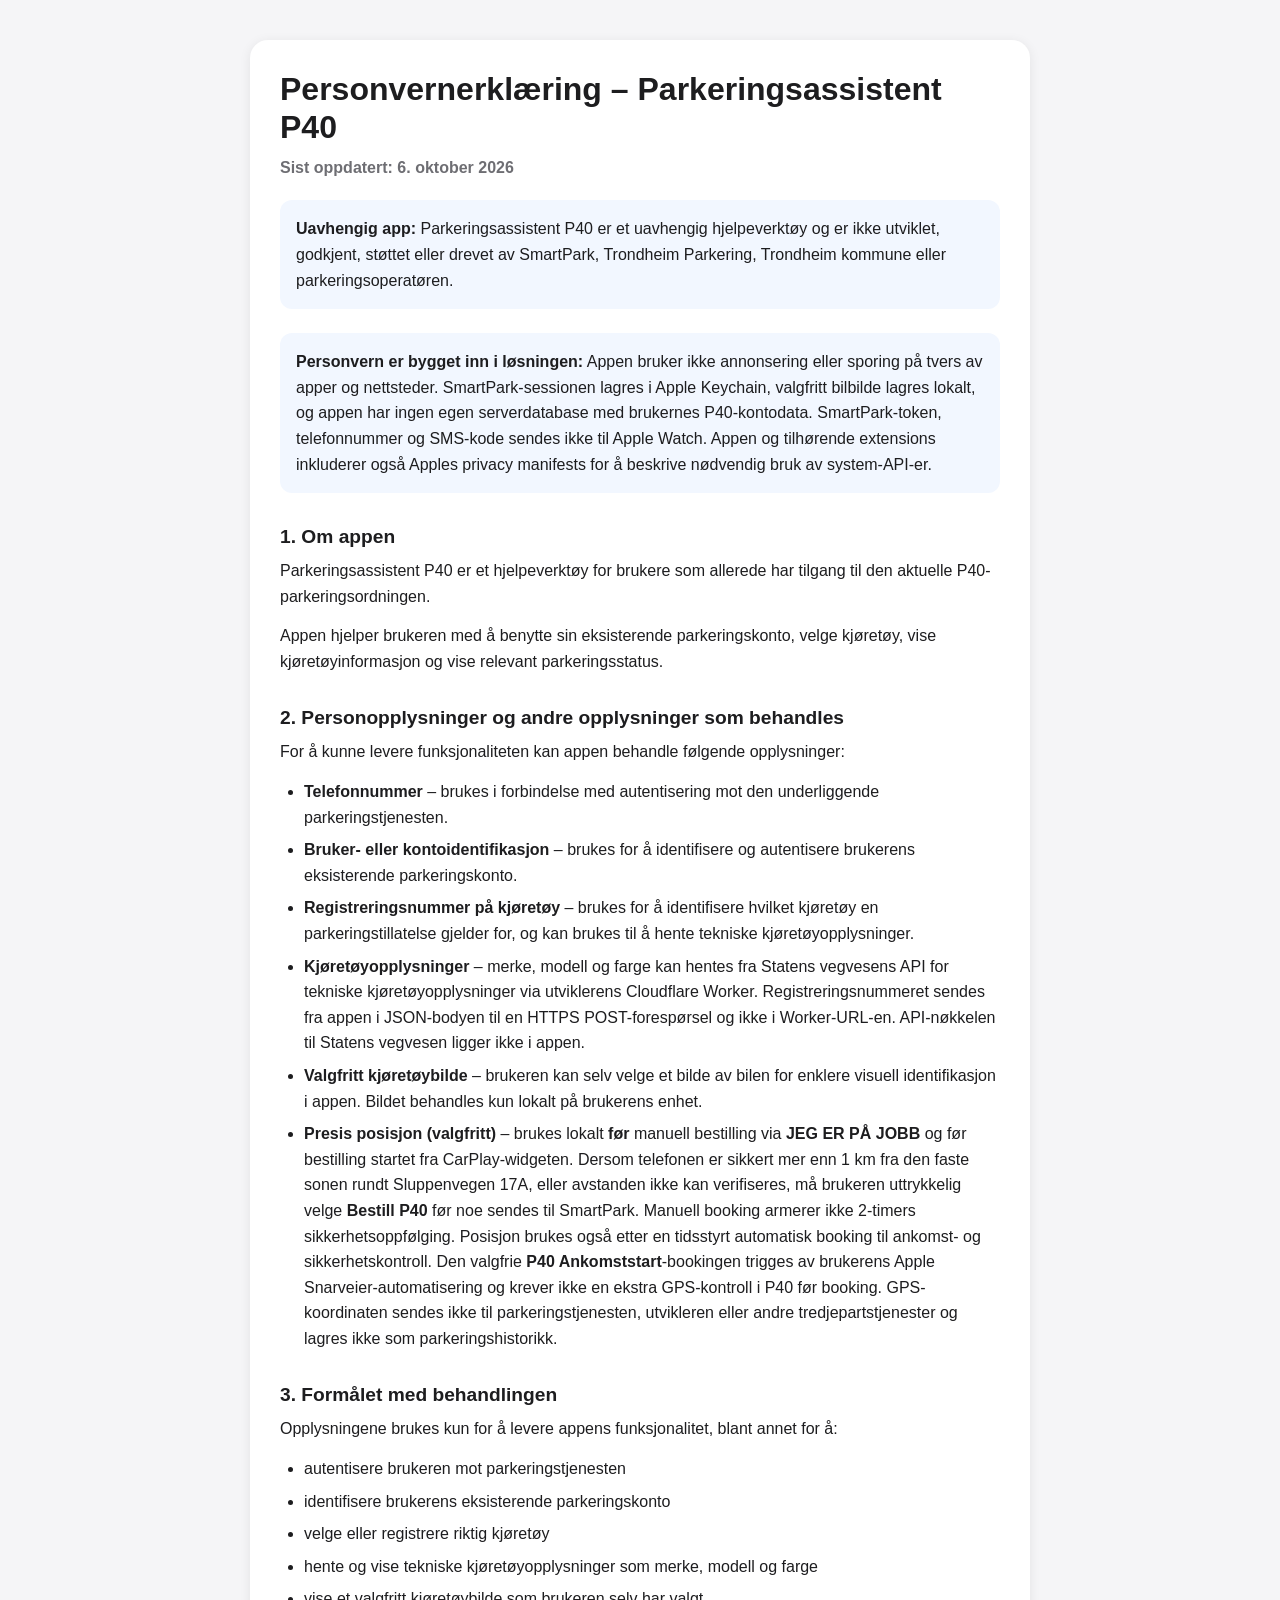
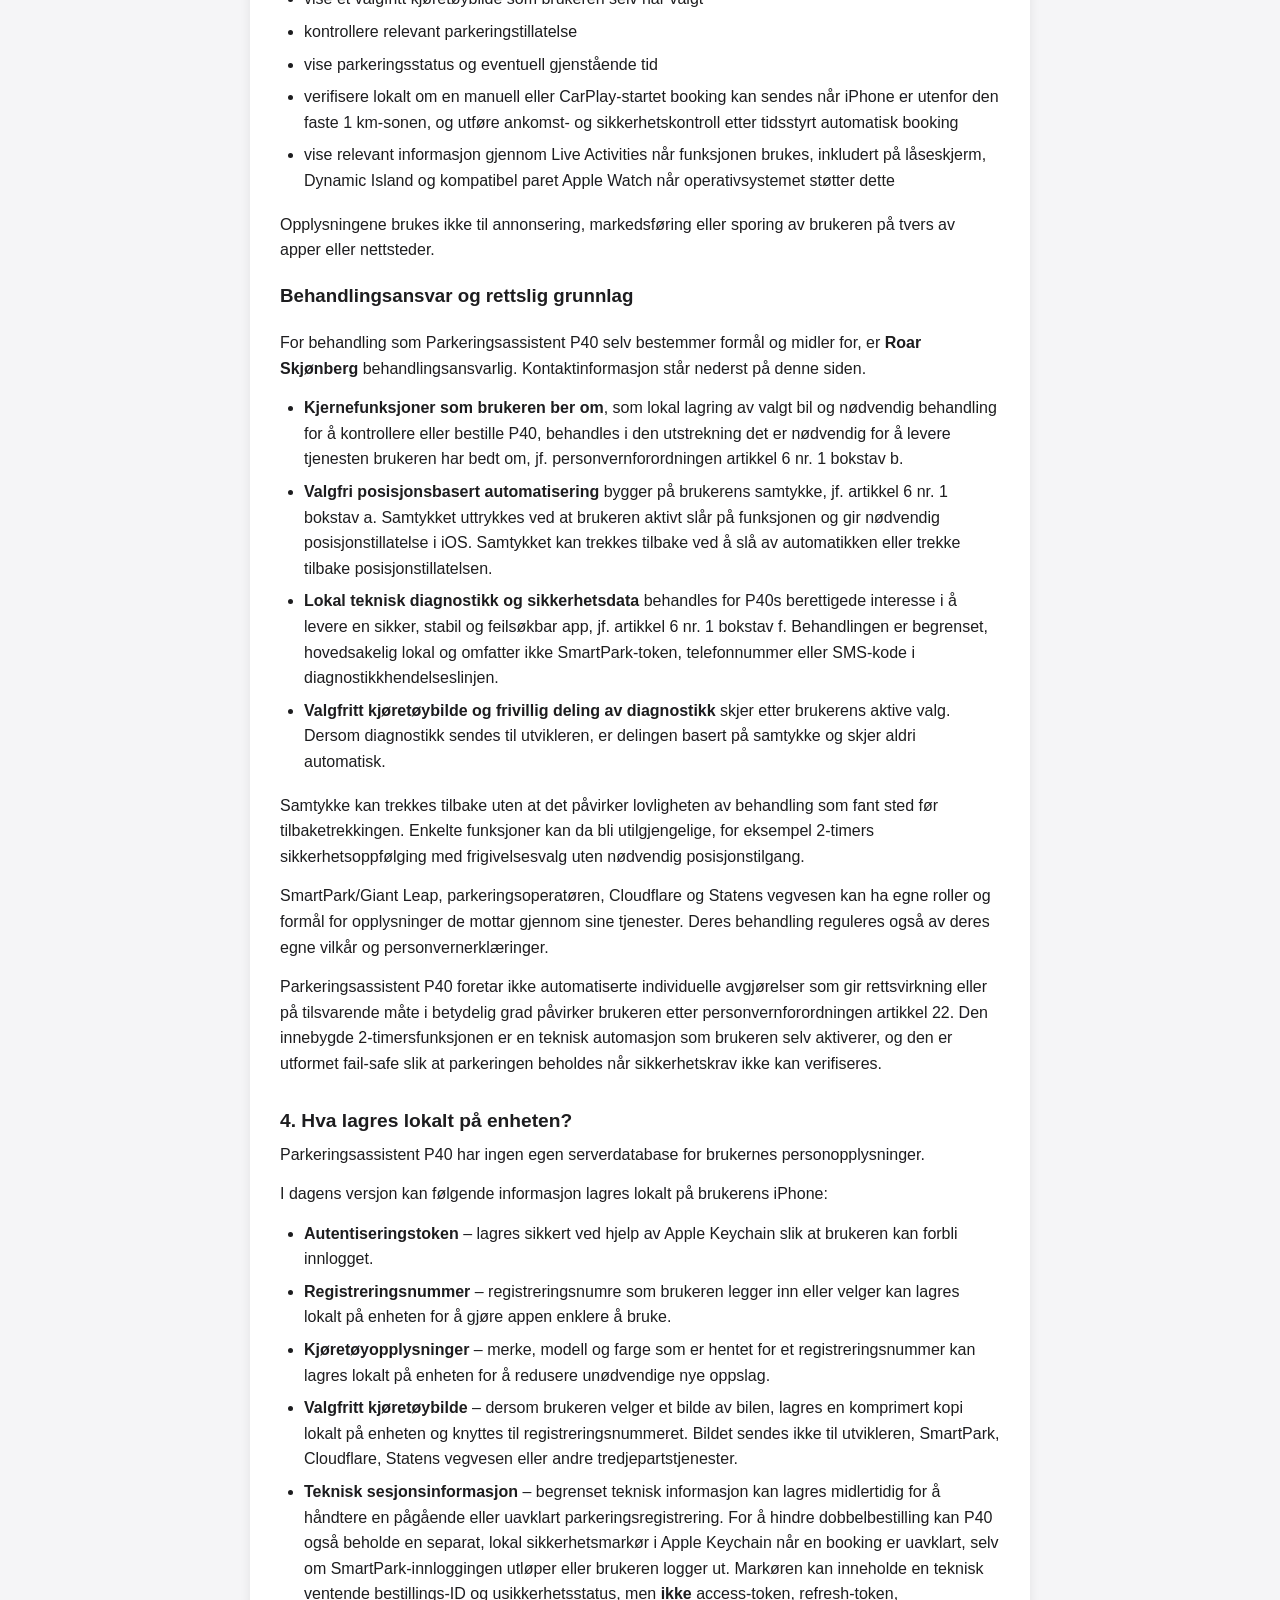
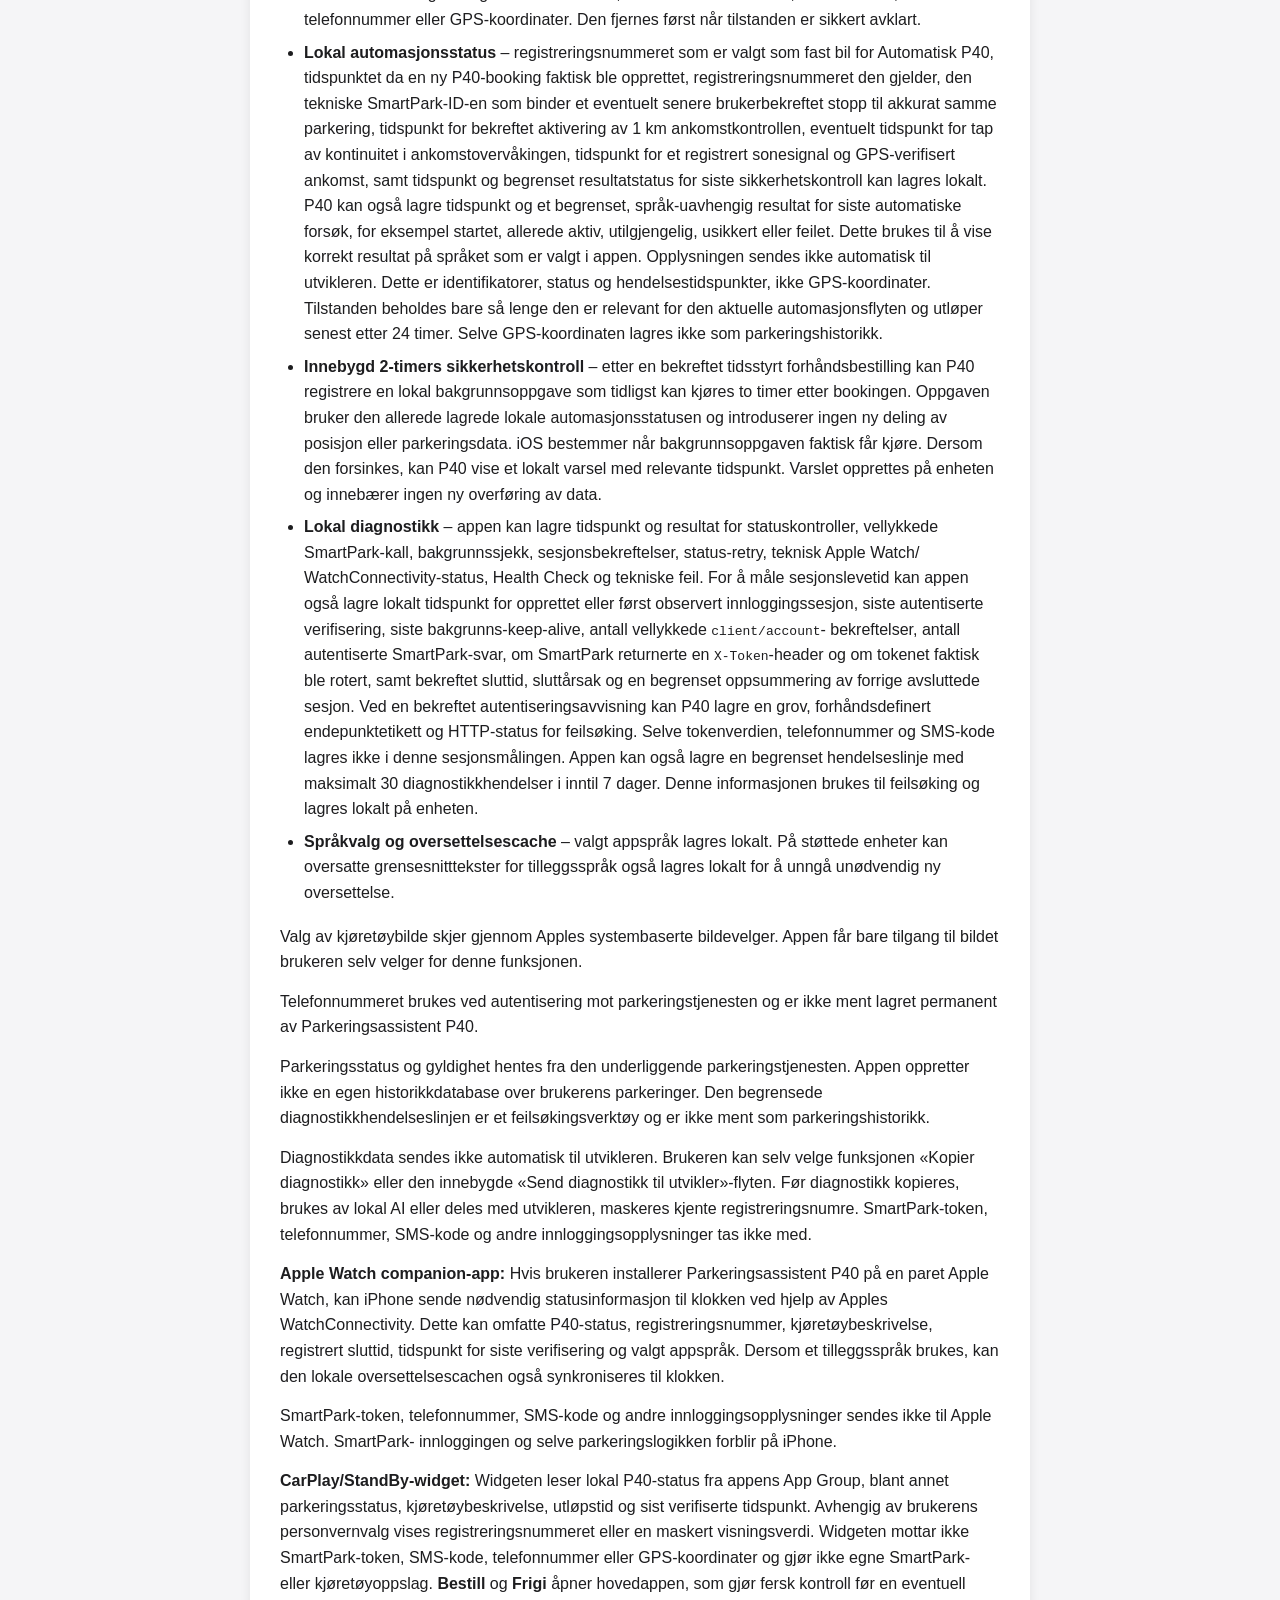
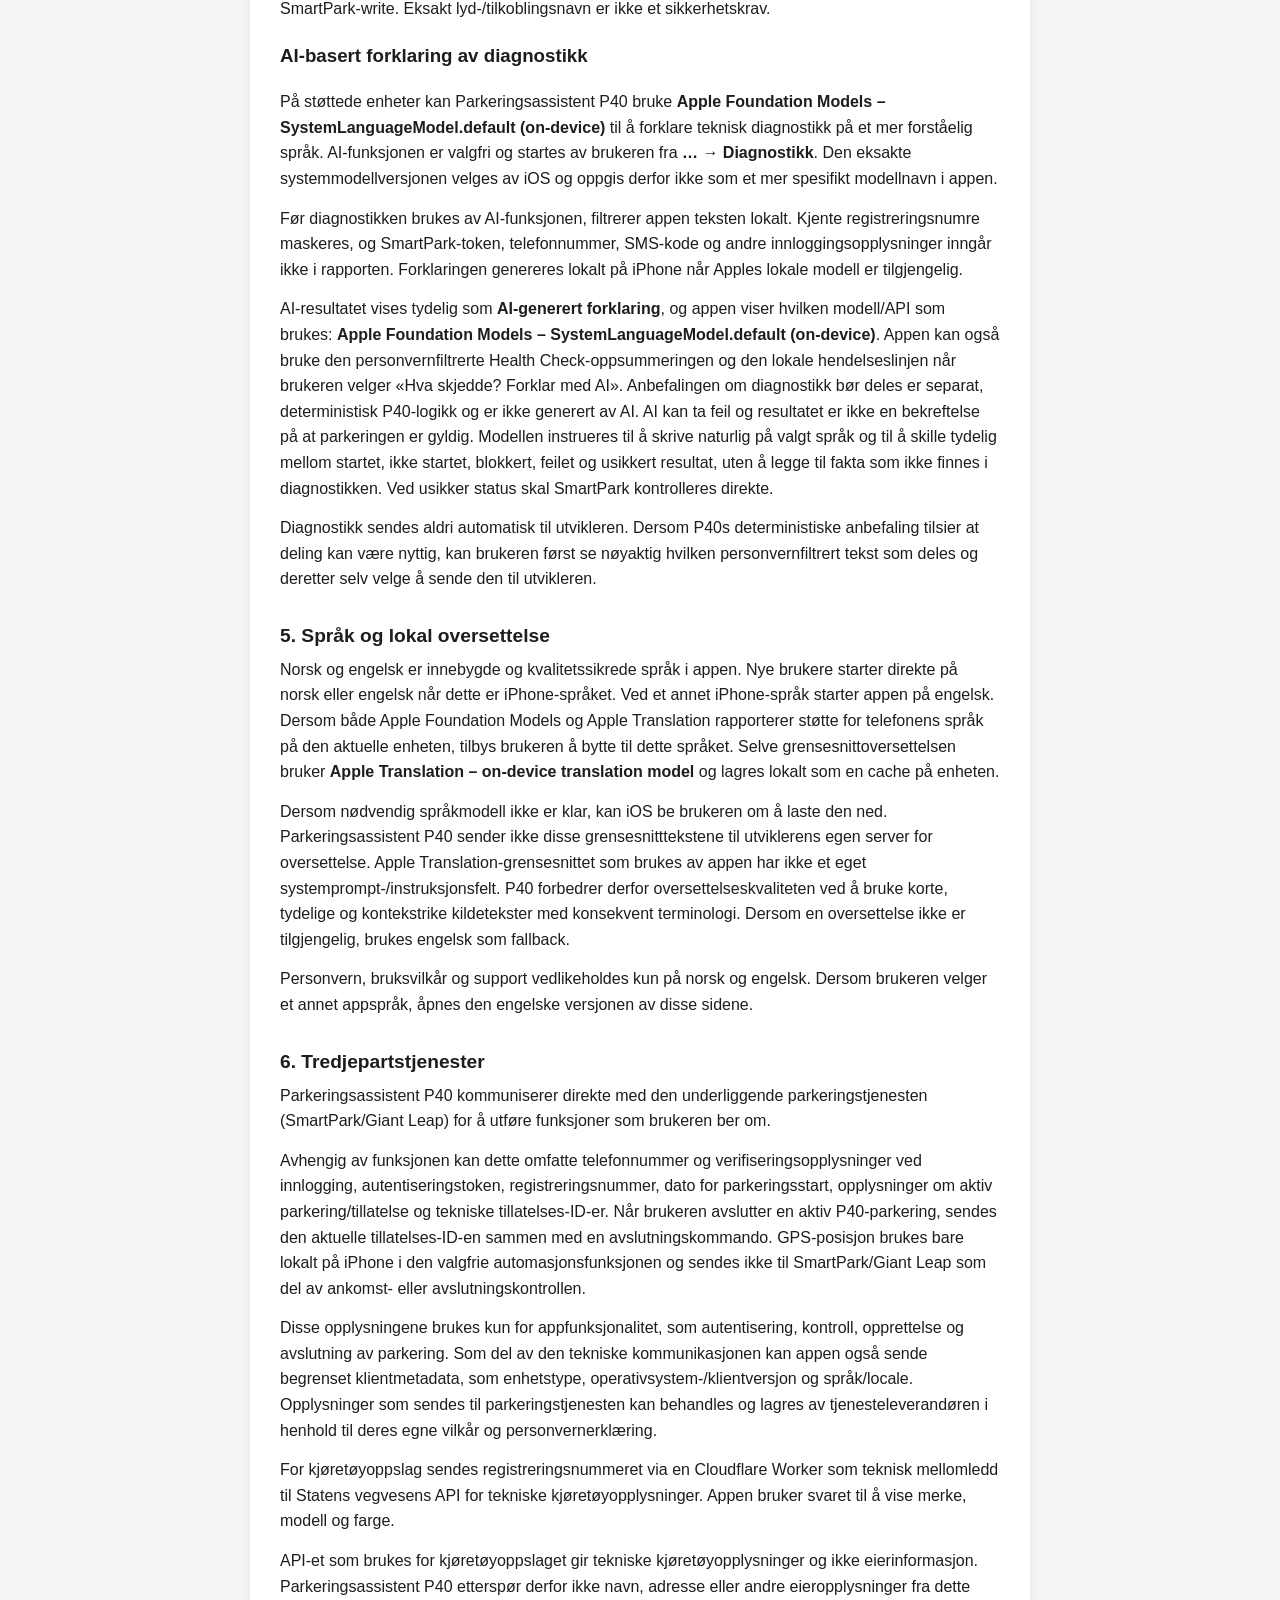
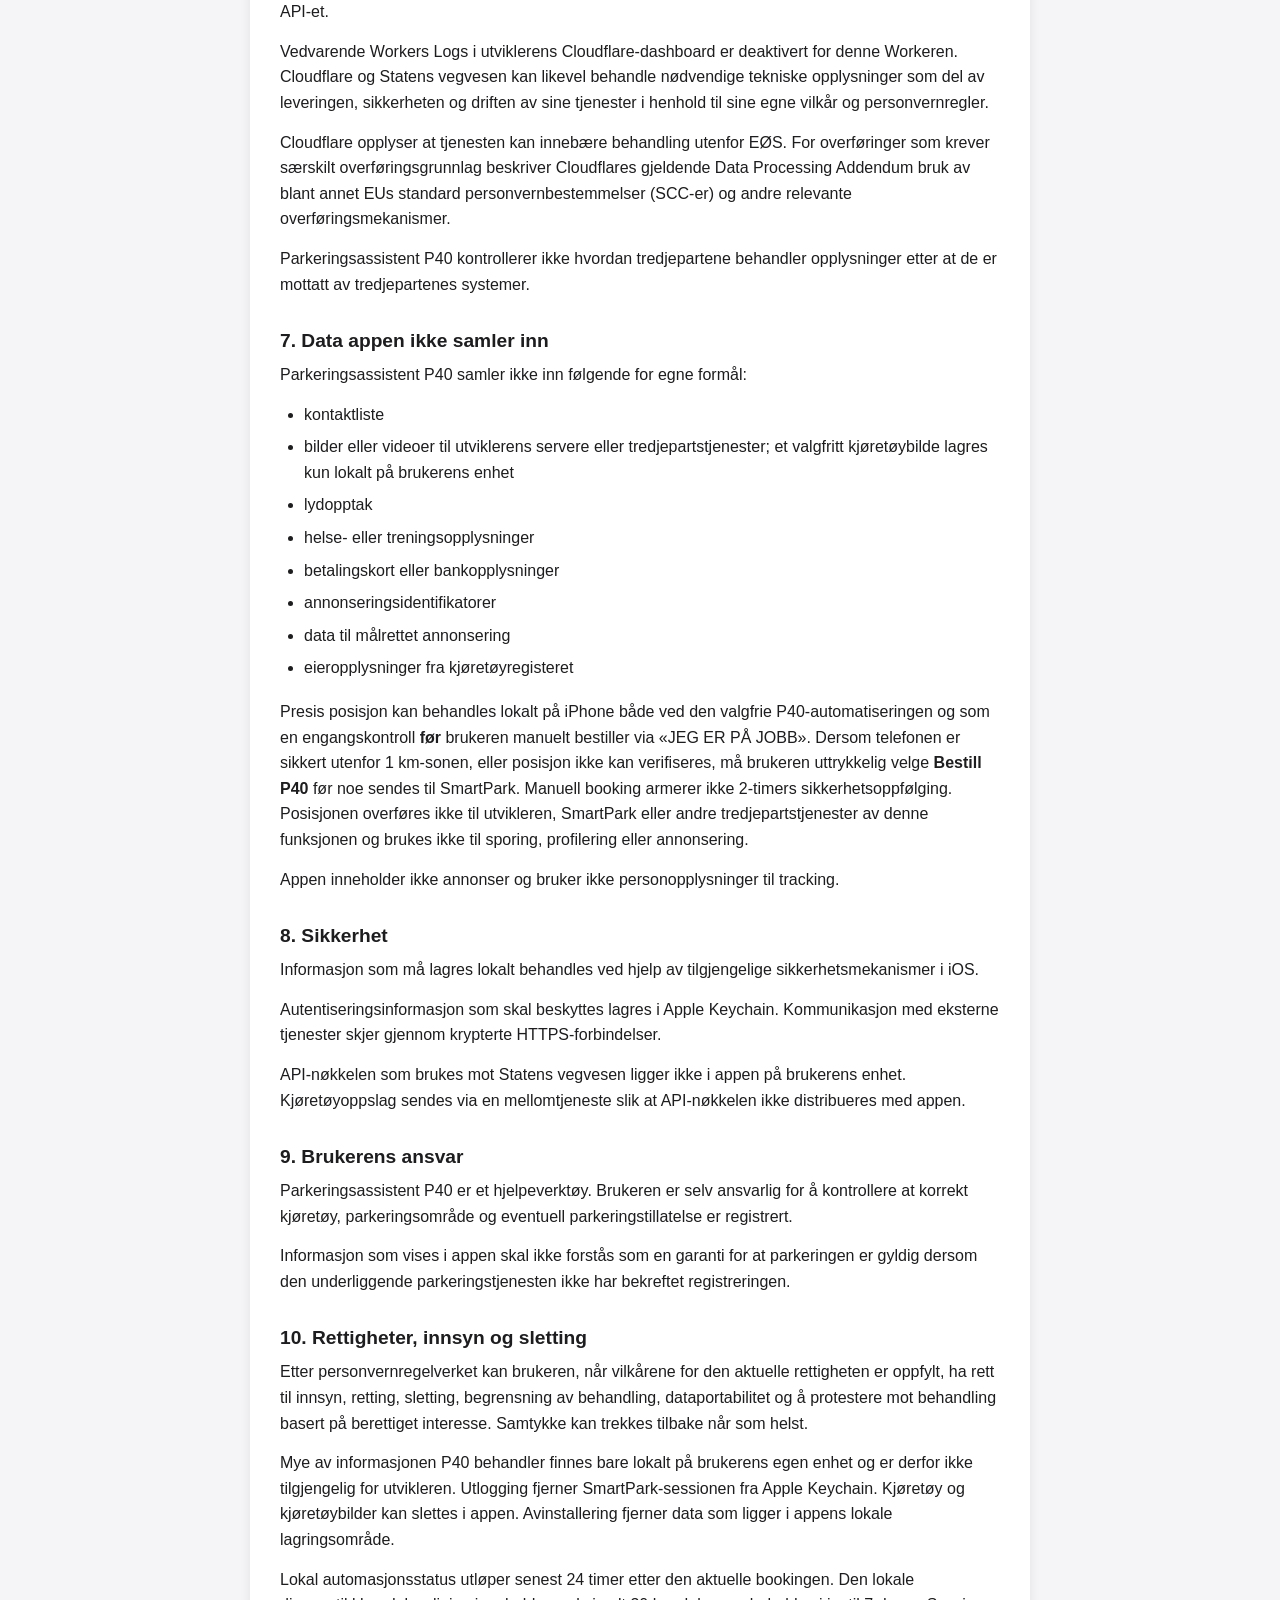
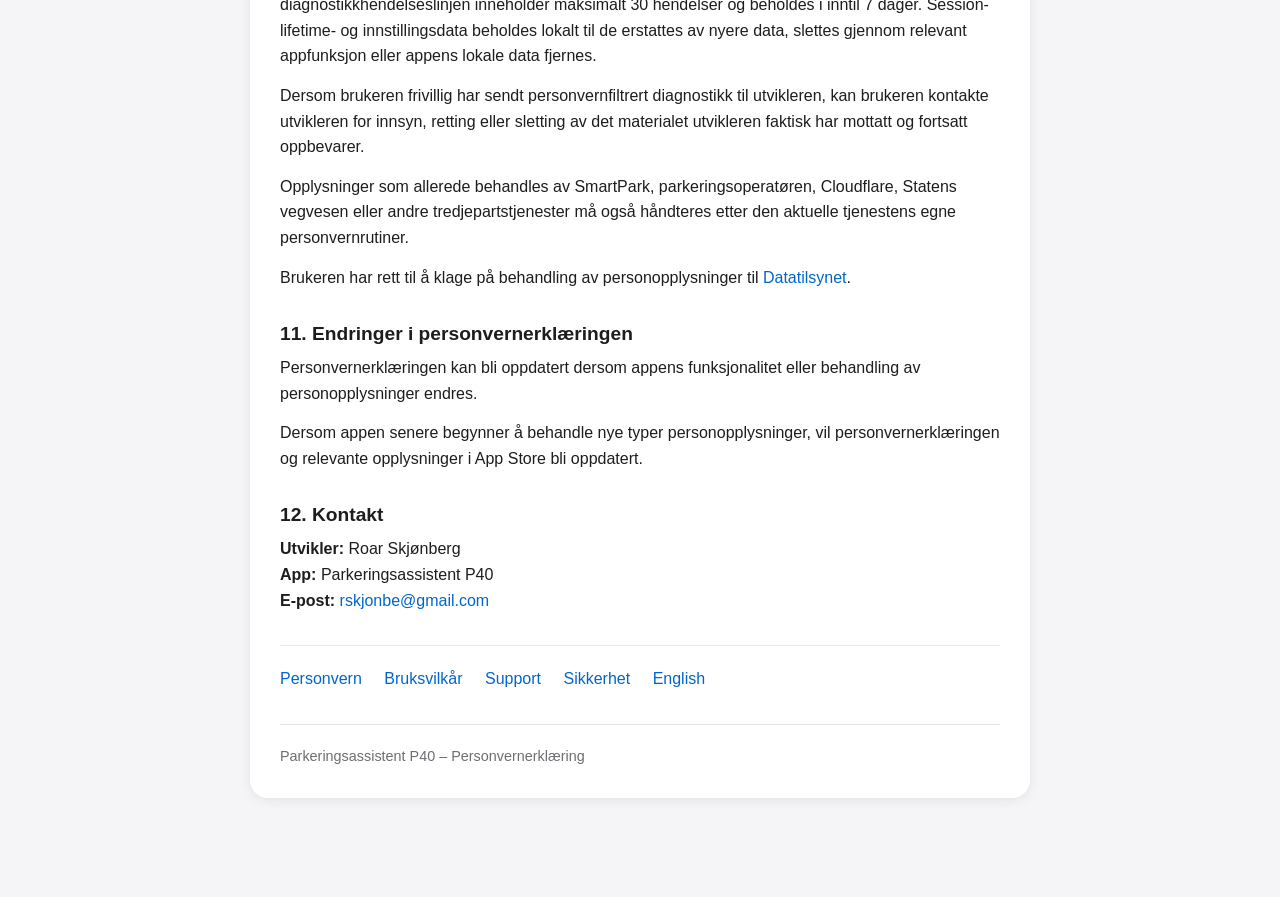
==== commit de262136: "Privacy: document Build 85 unresolved-booking guard" ====
--- a/index.html
+++ b/index.html
@@ -230,13 +230,13 @@
       <li>
         <strong>Teknisk sesjonsinformasjon</strong> – begrenset teknisk
         informasjon kan lagres midlertidig for å håndtere en pågående eller
-        uavklart parkeringsregistrering.
-        I en kommende stabiliseringsversjon kan en teknisk ordre-ID og en
-        markør for uavklart bestillingsresultat lagres i en separat
-        enhetsbundet Apple Keychain-post også etter utlogging. Formålet er å
-        hindre en ny bestilling før den forrige er avklart hos SmartPark.
-        Denne posten inneholder ikke innloggingstoken, telefonnummer, SMS-kode
-        eller posisjonsdata, og deles ikke med utvikleren.
+        uavklart parkeringsregistrering. For å hindre dobbelbestilling kan P40
+        også beholde en separat, lokal sikkerhetsmarkør i Apple Keychain når en
+        booking er uavklart, selv om SmartPark-innloggingen utløper eller brukeren
+        logger ut. Markøren kan inneholde en teknisk ventende bestillings-ID og
+        usikkerhetsstatus, men <strong>ikke</strong> access-token, refresh-token,
+        telefonnummer eller GPS-koordinater. Den fjernes først når tilstanden er
+        sikkert avklart.
       </li>
 
       <li>
@@ -573,13 +573,9 @@
     <p>
       Mye av informasjonen P40 behandler finnes bare lokalt på brukerens egen
       enhet og er derfor ikke tilgjengelig for utvikleren. Utlogging fjerner
-      SmartPark-innloggingsopplysningene fra Apple Keychain. I kommende
-      stabiliseringsversjon kan en separat markør for uavklart bestilling
-      beholdes etter utlogging til bestillingsresultatet er sikkert avklart.
-      Kjøretøy og kjøretøybilder kan slettes i appen. Avinstallering fjerner
-      innhold fra appens lokale lagringsområde, men Apple Keychain-data kan
-      bli liggende på enheten og skal ikke regnes som automatisk slettet ved
-      avinstallering.
+      SmartPark-sessionen fra Apple Keychain. Kjøretøy og kjøretøybilder kan
+      slettes i appen. Avinstallering fjerner data som ligger i appens lokale
+      lagringsområde.
     </p>
 
     <p>
